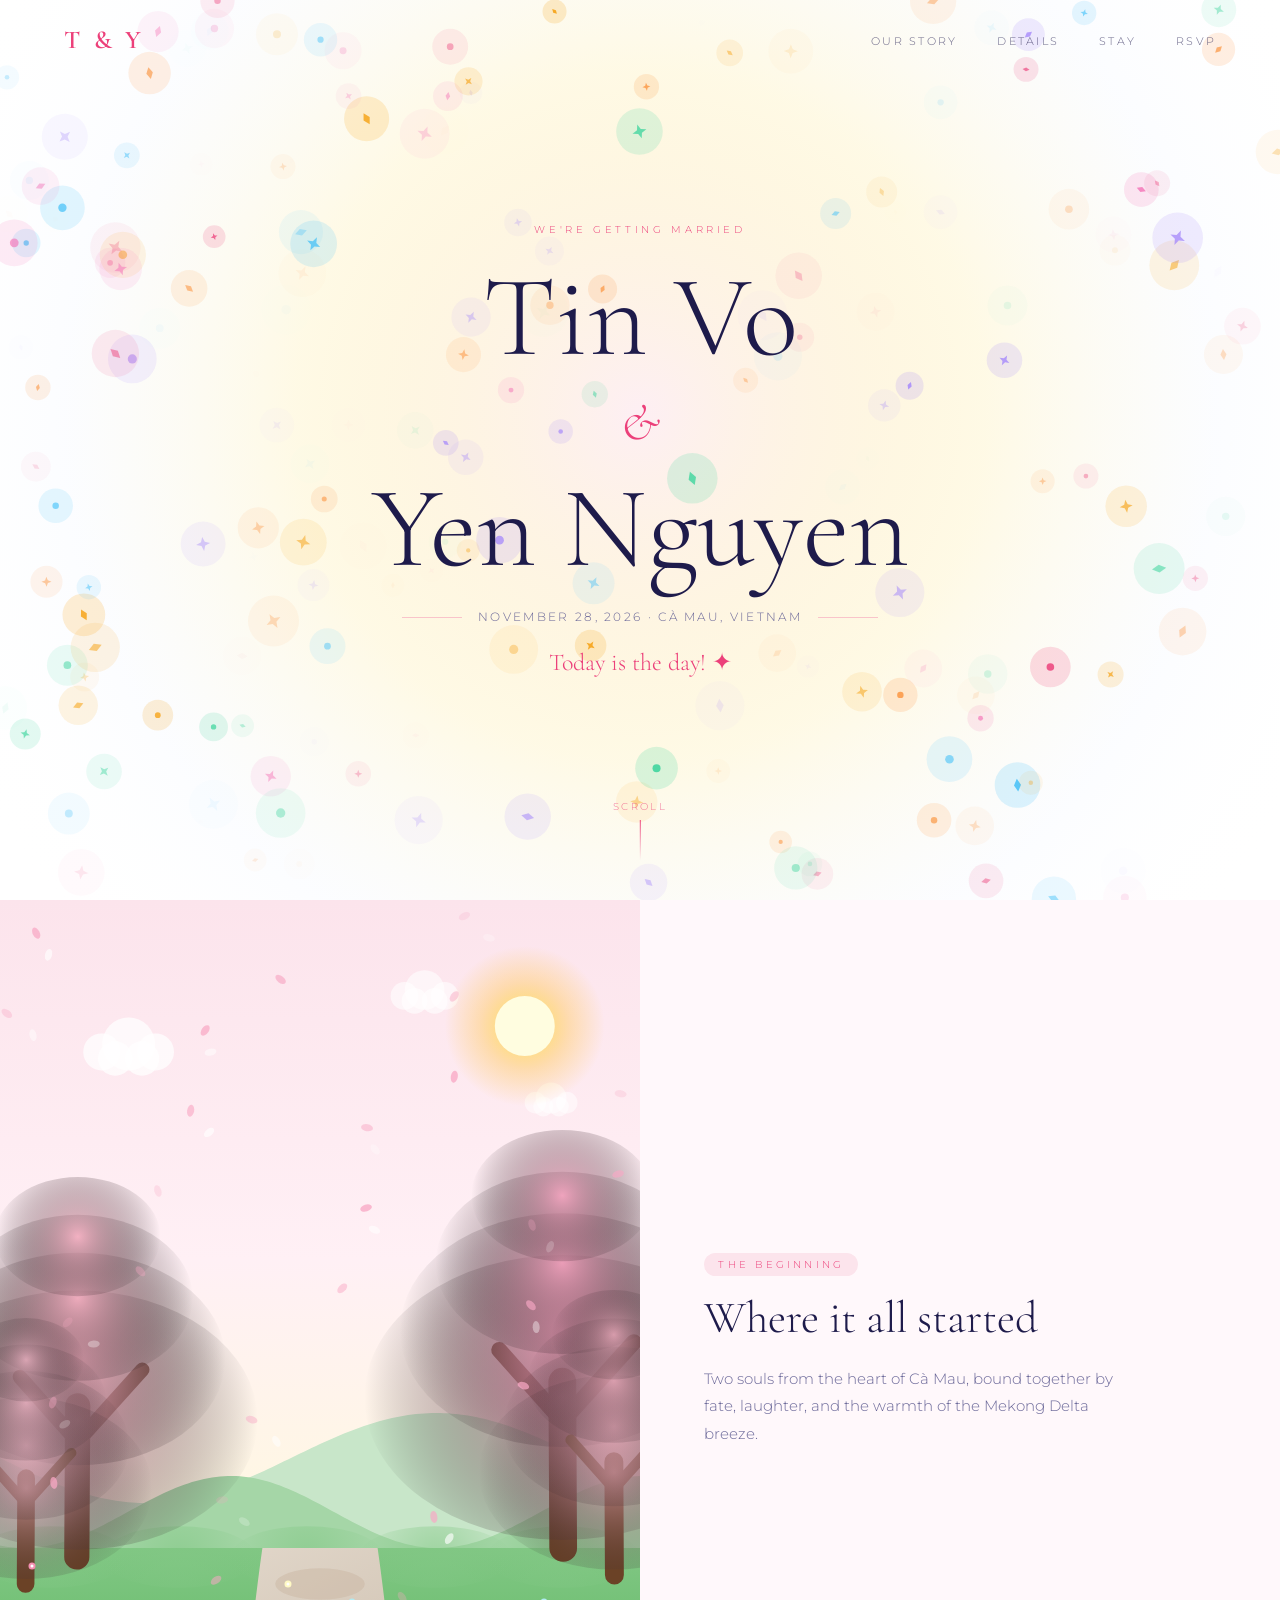
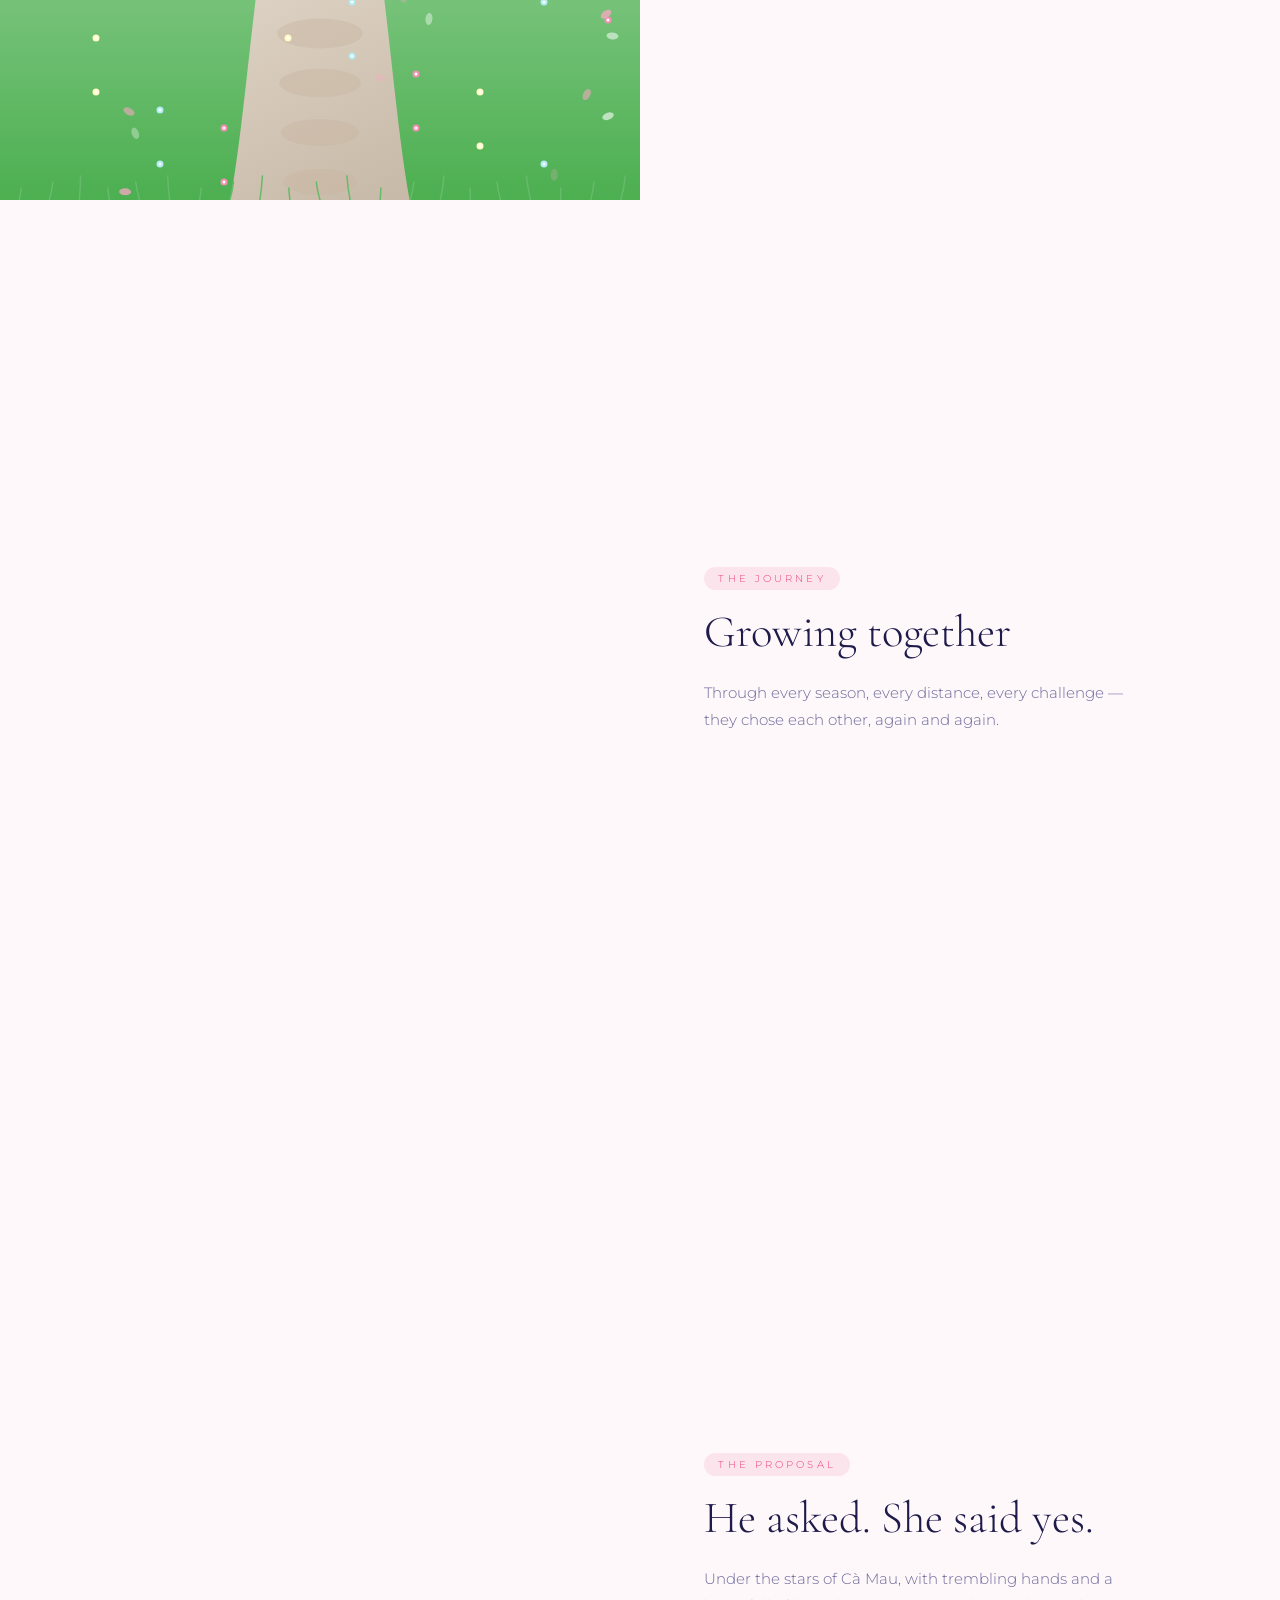
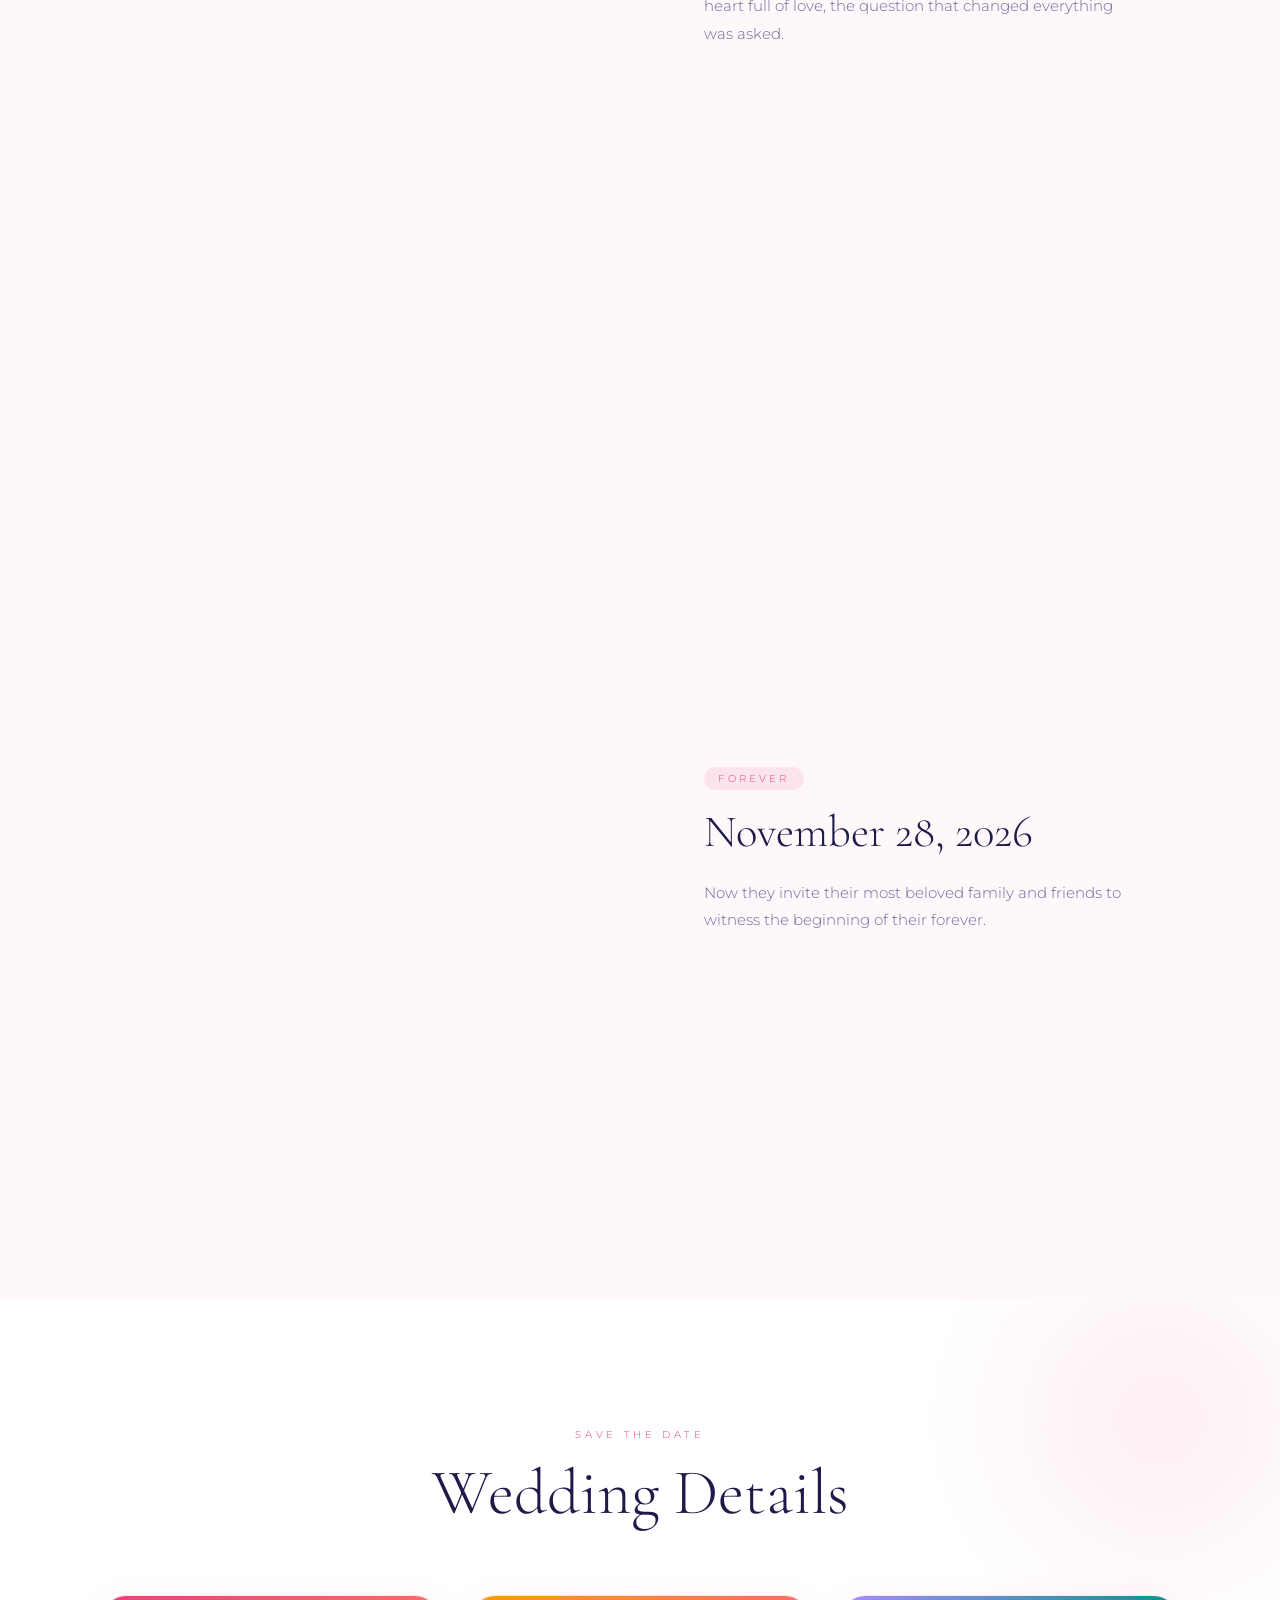
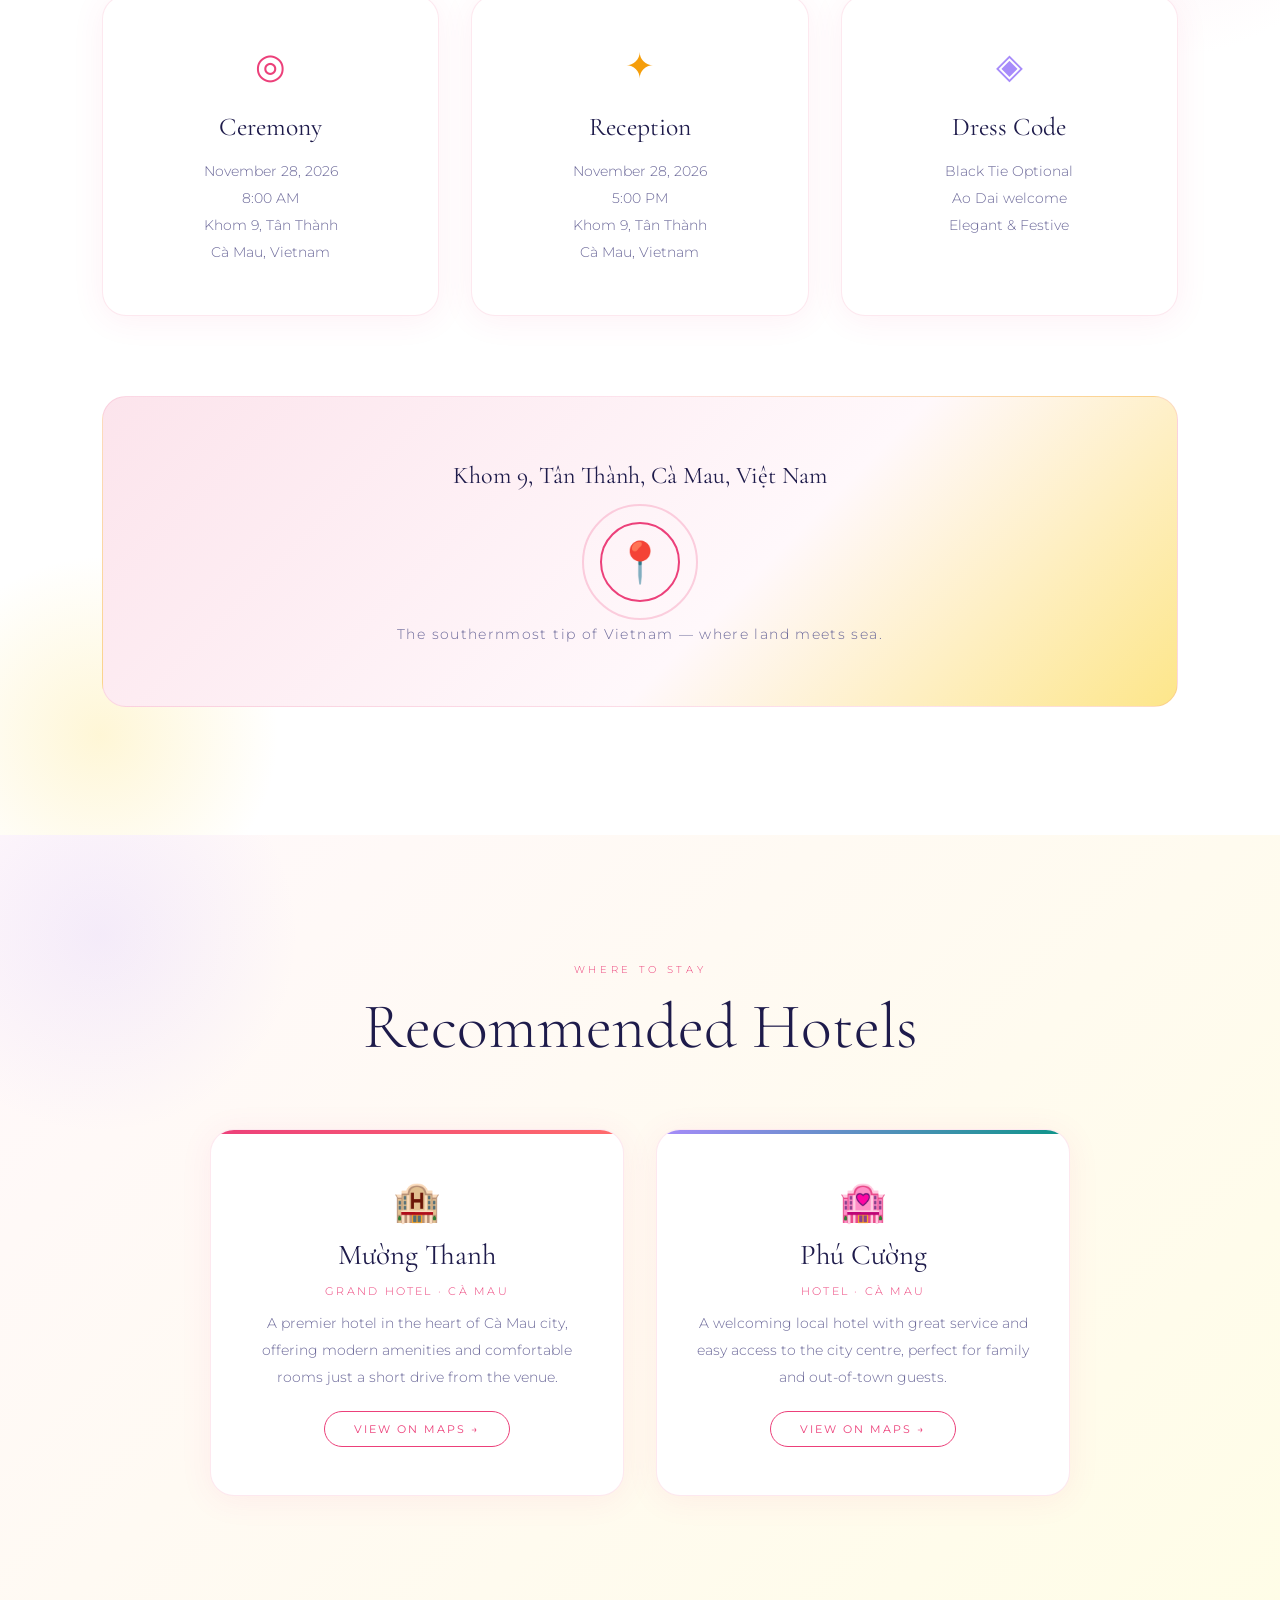
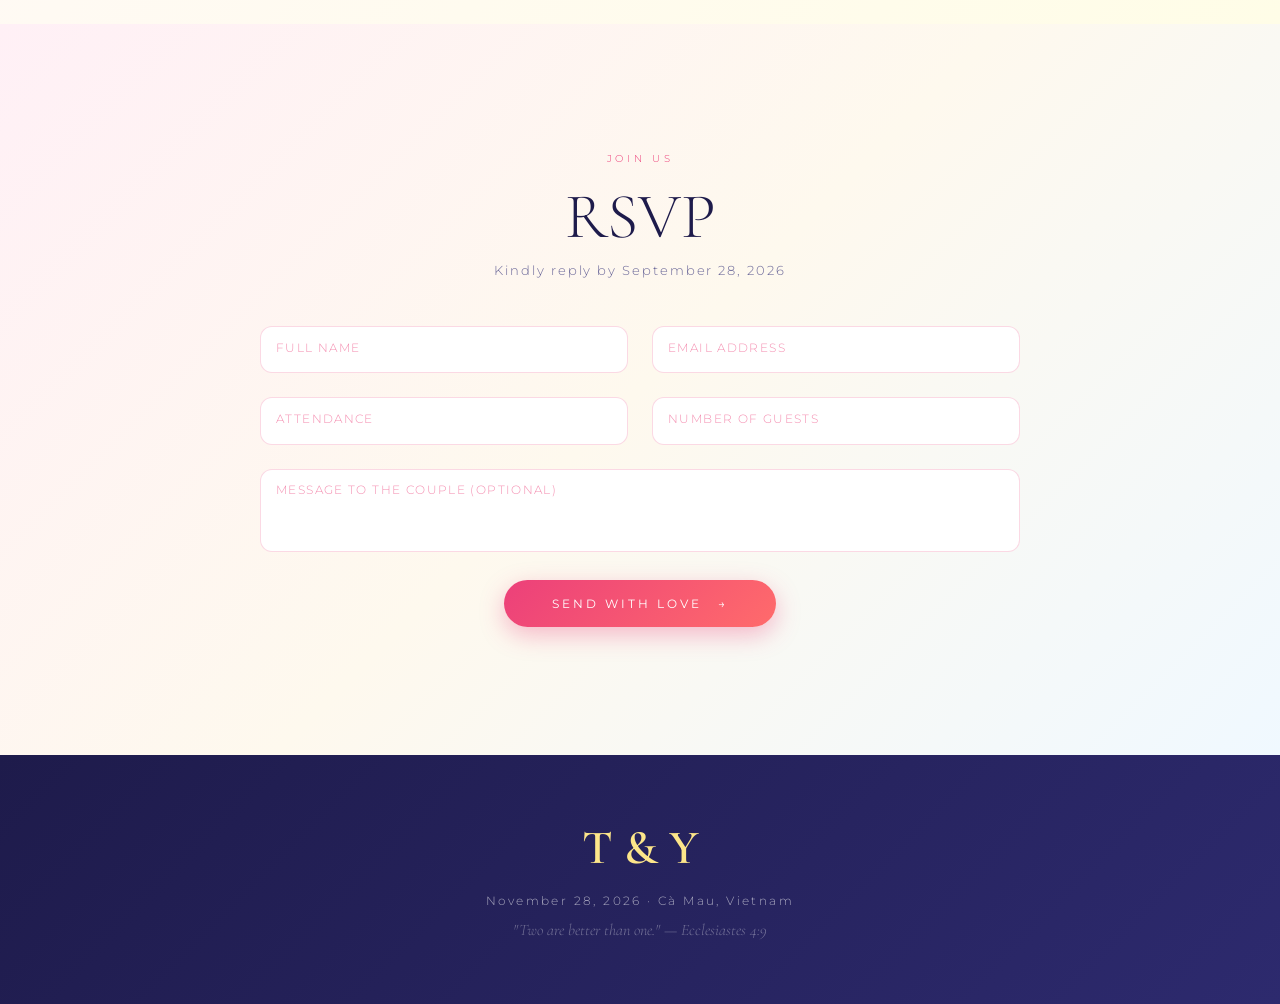
==== wedding/index.html @ b09f6855 "adding web" ====
<!DOCTYPE html>
<html lang="en">
<head>
  <meta charset="UTF-8" />
  <meta name="viewport" content="width=device-width, initial-scale=1.0" />
  <title>Tin Vo & Yen Nguyen — November 28, 2026</title>
  <link rel="preconnect" href="https://fonts.googleapis.com" />
  <link rel="preconnect" href="https://fonts.gstatic.com" crossorigin />
  <link href="https://fonts.googleapis.com/css2?family=Cormorant+Garamond:ital,wght@0,300;0,400;0,600;1,300;1,400&family=Montserrat:wght@200;300;400&display=swap" rel="stylesheet" />
  <link rel="stylesheet" href="style.css" />
</head>
<body>

  <!-- NAV -->
  <nav id="nav">
    <div class="nav-logo">T &amp; Y</div>
    <ul class="nav-links">
      <li><a href="#story">Our Story</a></li>
      <li><a href="#details">Details</a></li>
      <li><a href="#stay">Stay</a></li>
      <li><a href="#rsvp">RSVP</a></li>
    </ul>
  </nav>

  <!-- HERO -->
  <section id="hero">
    <canvas id="hero-canvas"></canvas>
    <div class="hero-content">
      <p class="hero-eyebrow">We're getting married</p>
      <h1 class="hero-names">
        <span class="name-tin">Tin Vo</span>
        <span class="hero-amp">&amp;</span>
        <span class="name-yen">Yen Nguyen</span>
      </h1>
      <div class="hero-date-wrap">
        <span class="hero-line"></span>
        <p class="hero-date">November 28, 2026 · Cà Mau, Vietnam</p>
        <span class="hero-line"></span>
      </div>
      <div class="countdown" id="countdown">
        <div class="cd-block"><span id="cd-days">000</span><label>Days</label></div>
        <div class="cd-dot">·</div>
        <div class="cd-block"><span id="cd-hours">00</span><label>Hours</label></div>
        <div class="cd-dot">·</div>
        <div class="cd-block"><span id="cd-mins">00</span><label>Minutes</label></div>
        <div class="cd-dot">·</div>
        <div class="cd-block"><span id="cd-secs">00</span><label>Seconds</label></div>
      </div>
    </div>
    <div class="scroll-hint">
      <span>Scroll</span>
      <div class="scroll-arrow"></div>
    </div>
  </section>

  <!-- SCROLLYTELLING STORY -->
  <section id="story" class="scrolly-section">
    <div class="scrolly-sticky">
      <div class="scrolly-visual" id="scrolly-visual">
        <div class="scrolly-frame active" data-frame="0">
          <canvas class="anime-canvas" id="anime-0"></canvas>
        </div>
        <div class="scrolly-frame" data-frame="1">
          <canvas class="anime-canvas" id="anime-1"></canvas>
        </div>
        <div class="scrolly-frame" data-frame="2">
          <canvas class="anime-canvas" id="anime-2"></canvas>
        </div>
        <div class="scrolly-frame" data-frame="3">
          <canvas class="anime-canvas" id="anime-3"></canvas>
        </div>
      </div>
    </div>
    <div class="scrolly-steps">
      <div class="scrolly-step" data-step="0">
        <div class="step-card">
          <span class="step-year">The Beginning</span>
          <h2>Where it all started</h2>
          <p>Two souls from the heart of Cà Mau, bound together by fate, laughter, and the warmth of the Mekong Delta breeze.</p>
        </div>
      </div>
      <div class="scrolly-step" data-step="1">
        <div class="step-card">
          <span class="step-year">The Journey</span>
          <h2>Growing together</h2>
          <p>Through every season, every distance, every challenge — they chose each other, again and again.</p>
        </div>
      </div>
      <div class="scrolly-step" data-step="2">
        <div class="step-card">
          <span class="step-year">The Proposal</span>
          <h2>He asked. She said yes.</h2>
          <p>Under the stars of Cà Mau, with trembling hands and a heart full of love, the question that changed everything was asked.</p>
        </div>
      </div>
      <div class="scrolly-step" data-step="3">
        <div class="step-card">
          <span class="step-year">Forever</span>
          <h2>November 28, 2026</h2>
          <p>Now they invite their most beloved family and friends to witness the beginning of their forever.</p>
        </div>
      </div>
    </div>
  </section>

  <!-- DETAILS -->
  <section id="details" class="details-section">
    <div class="details-header">
      <p class="section-eyebrow">Save the Date</p>
      <h2 class="section-title">Wedding Details</h2>
    </div>
    <div class="details-grid">
      <div class="detail-card" data-reveal>
        <div class="detail-icon">◎</div>
        <h3>Ceremony</h3>
        <p>November 28, 2026</p>
        <p>8:00 AM</p>
        <p>Khom 9, Tân Thành</p>
        <p>Cà Mau, Vietnam</p>
      </div>
      <div class="detail-card" data-reveal>
        <div class="detail-icon">✦</div>
        <h3>Reception</h3>
        <p>November 28, 2026</p>
        <p>5:00 PM</p>
        <p>Khom 9, Tân Thành</p>
        <p>Cà Mau, Vietnam</p>
      </div>
      <div class="detail-card" data-reveal>
        <div class="detail-icon">◈</div>
        <h3>Dress Code</h3>
        <p>Black Tie Optional</p>
        <p>Ao Dai welcome</p>
        <p>Elegant &amp; Festive</p>
      </div>
    </div>
    <div class="map-container" data-reveal>
      <div class="map-label">Khom 9, Tân Thành, Cà Mau, Việt Nam</div>
      <div class="map-pin-wrapper">
        <div class="map-ripple"></div>
        <div class="map-pin">📍</div>
      </div>
      <p class="map-caption">The southernmost tip of Vietnam — where land meets sea.</p>
    </div>
  </section>

  <!-- ACCOMMODATIONS -->
  <section id="stay" class="stay-section">
    <div class="stay-header">
      <p class="section-eyebrow">Where to Stay</p>
      <h2 class="section-title">Recommended Hotels</h2>
    </div>
    <div class="stay-grid">
      <div class="stay-card" data-reveal>
        <div class="stay-icon">🏨</div>
        <h3>Mường Thanh</h3>
        <p class="stay-tagline">Grand Hotel · Cà Mau</p>
        <p class="stay-desc">A premier hotel in the heart of Cà Mau city, offering modern amenities and comfortable rooms just a short drive from the venue.</p>
        <a class="stay-btn" href="https://share.google/hdz6XP54r6I6NpYth" target="_blank" rel="noopener">View on Maps →</a>
      </div>
      <div class="stay-card" data-reveal>
        <div class="stay-icon">🏩</div>
        <h3>Phú Cường</h3>
        <p class="stay-tagline">Hotel · Cà Mau</p>
        <p class="stay-desc">A welcoming local hotel with great service and easy access to the city centre, perfect for family and out-of-town guests.</p>
        <a class="stay-btn" href="https://share.google/fudF6NAGr2ISjwDPk" target="_blank" rel="noopener">View on Maps →</a>
      </div>
    </div>
  </section>

  <!-- RSVP -->
  <section id="rsvp" class="rsvp-section">
    <div class="rsvp-bg-canvas">
      <canvas id="rsvp-canvas"></canvas>
    </div>
    <div class="rsvp-content">
      <p class="section-eyebrow">Join Us</p>
      <h2 class="section-title">RSVP</h2>
      <p class="rsvp-subtitle">Kindly reply by September 28, 2026</p>
      <form class="rsvp-form" id="rsvp-form">
        <div class="form-row">
          <div class="form-group">
            <input type="text" id="name" placeholder=" " required />
            <label for="name">Full Name</label>
          </div>
          <div class="form-group">
            <input type="email" id="email" placeholder=" " required />
            <label for="email">Email Address</label>
          </div>
        </div>
        <div class="form-row">
          <div class="form-group">
            <select id="attending" required>
              <option value="" disabled selected></option>
              <option value="yes">Joyfully Accepts</option>
              <option value="no">Regretfully Declines</option>
            </select>
            <label for="attending">Attendance</label>
          </div>
          <div class="form-group">
            <input type="number" id="guests" placeholder=" " min="1" max="5" />
            <label for="guests">Number of Guests</label>
          </div>
        </div>
        <div class="form-group full-width">
          <textarea id="message" placeholder=" " rows="3"></textarea>
          <label for="message">Message to the Couple (optional)</label>
        </div>
        <button type="submit" class="rsvp-btn">
          <span class="btn-text">Send with Love</span>
          <span class="btn-icon">→</span>
        </button>
      </form>
      <div class="rsvp-success" id="rsvp-success">
        <p>✦ Thank you! We can't wait to celebrate with you. ✦</p>
      </div>
    </div>
  </section>

  <!-- FOOTER -->
  <footer>
    <div class="footer-monogram">T &amp; Y</div>
    <p class="footer-date">November 28, 2026 · Cà Mau, Vietnam</p>
    <p class="footer-quote">"Two are better than one." — Ecclesiastes 4:9</p>
  </footer>

  <script src="script.js"></script>
</body>
</html>
---- wedding/style.css ----
/* ── Reset & Base ── */
*, *::before, *::after { box-sizing: border-box; margin: 0; padding: 0; }

:root {
  --white:    #ffffff;
  --soft:     #fff8fb;
  --petal:    #fce4ec;
  --pink:     #ec407a;
  --rose:     #f48fb1;
  --coral:    #ff6b6b;
  --gold:     #f59e0b;
  --gold-lt:  #fde68a;
  --teal:     #0d9488;
  --sky:      #38bdf8;
  --lavender: #a78bfa;
  --navy:     #1e1b4b;
  --ink:      #3b3663;
  --mid:      #6b6899;
  --ff-serif: 'Cormorant Garamond', Georgia, serif;
  --ff-sans:  'Montserrat', sans-serif;
}

html { scroll-behavior: smooth; font-size: 16px; }
body {
  background: var(--white);
  color: var(--navy);
  font-family: var(--ff-sans);
  font-weight: 300;
  overflow-x: hidden;
}
::-webkit-scrollbar { width: 4px; }
::-webkit-scrollbar-track { background: var(--petal); }
::-webkit-scrollbar-thumb { background: var(--pink); border-radius: 2px; }

/* ─────────────── NAV ─────────────── */
#nav {
  position: fixed;
  top: 0; left: 0; right: 0;
  z-index: 100;
  display: flex;
  align-items: center;
  justify-content: space-between;
  padding: 1.5rem 4rem;
  transition: background .4s, padding .4s, box-shadow .4s;
}
#nav.scrolled {
  background: rgba(255,255,255,.94);
  backdrop-filter: blur(20px);
  padding: 1rem 4rem;
  box-shadow: 0 2px 24px rgba(236,64,122,.1);
}
.nav-logo {
  font-family: var(--ff-serif);
  font-size: 1.6rem; font-weight: 600;
  color: var(--pink); letter-spacing: .15em;
}
.nav-links { list-style: none; display: flex; gap: 2.5rem; }
.nav-links a {
  text-decoration: none;
  color: var(--ink);
  font-size: .7rem; letter-spacing: .2em; text-transform: uppercase;
  opacity: .75; transition: opacity .3s, color .3s;
}
.nav-links a:hover { opacity: 1; color: var(--pink); }

/* ─────────────── HERO ─────────────── */
#hero {
  position: relative;
  height: 100vh; min-height: 700px;
  display: flex; align-items: center; justify-content: center;
  overflow: hidden;
}
#hero-canvas {
  position: absolute; inset: 0;
  width: 100%; height: 100%; z-index: 0;
}
.hero-content {
  position: relative; z-index: 2;
  text-align: center;
  display: flex; flex-direction: column; align-items: center; gap: 1.5rem;
}
.hero-eyebrow {
  font-size: .65rem; letter-spacing: .35em; text-transform: uppercase;
  color: var(--pink);
  opacity: 0; animation: fadeUp 1s .3s forwards;
}
.hero-names {
  font-family: var(--ff-serif); font-weight: 300;
  font-size: clamp(3.5rem, 9vw, 8rem); line-height: 1;
  display: flex; flex-direction: column; align-items: center; gap: .1em;
  color: var(--navy);
  opacity: 0; animation: fadeUp 1s .6s forwards;
}
.name-tin, .name-yen { display: block; }
.hero-amp { font-size: .45em; color: var(--pink); font-style: italic; line-height: 1.4; }
.hero-date-wrap {
  display: flex; align-items: center; gap: 1rem;
  opacity: 0; animation: fadeUp 1s .9s forwards;
}
.hero-line { display: block; width: 60px; height: 1px; background: var(--rose); opacity: .5; }
.hero-date { font-size: .72rem; letter-spacing: .2em; text-transform: uppercase; color: var(--mid); }
.countdown {
  display: flex; align-items: center; gap: 1.2rem;
  opacity: 0; animation: fadeUp 1s 1.2s forwards;
}
.cd-block { display: flex; flex-direction: column; align-items: center; }
.cd-block span {
  font-family: var(--ff-serif); font-size: clamp(2rem,4vw,3.2rem); font-weight: 300;
  color: var(--navy); min-width: 3ch; text-align: center;
}
.cd-block label {
  font-size: .55rem; letter-spacing: .2em; text-transform: uppercase;
  color: var(--pink); margin-top: .3rem;
}
.cd-dot { font-size: 2rem; color: var(--rose); opacity: .5; line-height: 1; padding-bottom: 1.2rem; }
.scroll-hint {
  position: absolute; bottom: 2.5rem; left: 50%; transform: translateX(-50%);
  z-index: 2; display: flex; flex-direction: column; align-items: center; gap: .5rem;
  opacity: 0; animation: fadeIn 1s 2s forwards;
}
.scroll-hint span { font-size: .6rem; letter-spacing: .25em; text-transform: uppercase; color: var(--pink); opacity: .7; }
.scroll-arrow {
  width: 1px; height: 40px;
  background: linear-gradient(to bottom, var(--pink), transparent);
  animation: scrollPulse 2s ease-in-out infinite;
}

/* ─────────────── SCROLLYTELLING ───────────────
   KEY: flex + align-items:flex-start lets sticky work.
   The steps column (right) is 4×100vh tall.
   The sticky column (left) pins at top:0 within that height.
────────────────────────────────────────────── */
.scrolly-section {
  display: flex;
  align-items: flex-start;   /* ← critical for sticky to work in flex */
  background: var(--soft);
}
.scrolly-sticky {
  position: sticky;
  top: 0;
  width: 50%;
  height: 100vh;
  flex-shrink: 0;
  overflow: hidden;
}
.scrolly-visual {
  position: relative;
  width: 100%; height: 100%;
}
.scrolly-frame {
  position: absolute; inset: 0;
  opacity: 0;
  transition: opacity .7s cubic-bezier(.4,0,.2,1);
}
.scrolly-frame.active { opacity: 1; }
.anime-canvas { display: block; width: 100%; height: 100%; }

.scrolly-steps {
  width: 50%;
  display: flex; flex-direction: column;
  padding: 0 5vw;
}
.scrolly-step {
  height: 100vh;
  display: flex; align-items: center;
  padding: 4rem 0;
}
.step-card { max-width: 420px; }
.step-year {
  display: inline-block;
  font-size: .65rem; letter-spacing: .3em; text-transform: uppercase;
  color: var(--pink); margin-bottom: 1rem;
  background: var(--petal); padding: .3rem .9rem; border-radius: 2rem;
}
.step-card h2 {
  font-family: var(--ff-serif); font-size: clamp(2rem,3.5vw,3rem); font-weight: 300;
  line-height: 1.2; margin-bottom: 1.2rem; color: var(--navy);
}
.step-card p { font-size: .95rem; line-height: 1.8; color: var(--mid); }

/* ─────────────── DETAILS ─────────────── */
.details-section {
  padding: 8rem 8vw;
  background: var(--white);
  position: relative; overflow: hidden;
}
.details-section::before {
  content: ''; position: absolute; top: -120px; right: -120px;
  width: 480px; height: 480px;
  background: radial-gradient(circle, rgba(252,228,236,.6) 0%, transparent 70%);
  border-radius: 50%; pointer-events: none;
}
.details-section::after {
  content: ''; position: absolute; bottom: -80px; left: -80px;
  width: 360px; height: 360px;
  background: radial-gradient(circle, rgba(253,230,138,.35) 0%, transparent 70%);
  border-radius: 50%; pointer-events: none;
}
.section-eyebrow {
  font-size: .65rem; letter-spacing: .35em; text-transform: uppercase;
  color: var(--pink); margin-bottom: .8rem;
}
.section-title {
  font-family: var(--ff-serif); font-size: clamp(2.5rem,5vw,4.5rem); font-weight: 300;
  color: var(--navy); margin-bottom: 4rem;
}
.details-header { text-align: center; }
.details-grid {
  display: grid; grid-template-columns: repeat(3,1fr);
  gap: 2rem; margin-bottom: 5rem; position: relative; z-index: 1;
}
.detail-card {
  text-align: center; padding: 3rem 2rem;
  border-radius: 1.5rem; background: var(--white);
  box-shadow: 0 4px 32px rgba(236,64,122,.08);
  border: 1.5px solid rgba(236,64,122,.12);
  position: relative; overflow: hidden;
  transition: transform .4s, box-shadow .4s;
  /* always visible — no opacity trick */
}
.detail-card::before {
  content: ''; position: absolute;
  top: 0; left: 0; right: 0; height: 4px;
  border-radius: 1.5rem 1.5rem 0 0;
}
.detail-card:nth-child(1)::before { background: linear-gradient(90deg, var(--pink), var(--coral)); }
.detail-card:nth-child(2)::before { background: linear-gradient(90deg, var(--gold), var(--coral)); }
.detail-card:nth-child(3)::before { background: linear-gradient(90deg, var(--lavender), var(--teal)); }
.detail-card:hover { transform: translateY(-8px); box-shadow: 0 16px 48px rgba(236,64,122,.16); }
.detail-icon { font-size: 2.2rem; margin-bottom: 1.5rem; display: block; }
.detail-card:nth-child(1) .detail-icon { color: var(--pink); }
.detail-card:nth-child(2) .detail-icon { color: var(--gold); }
.detail-card:nth-child(3) .detail-icon { color: var(--lavender); }
.detail-card h3 {
  font-family: var(--ff-serif); font-size: 1.6rem; font-weight: 400;
  margin-bottom: 1rem; color: var(--navy);
}
.detail-card p { font-size: .85rem; line-height: 2; color: var(--mid); }

.map-container {
  text-align: center; padding: 4rem 2rem; border-radius: 1.5rem;
  background: linear-gradient(135deg, var(--petal) 0%, #fff8fb 60%, var(--gold-lt) 100%);
  border: 1.5px solid rgba(236,64,122,.12);
  position: relative; z-index: 1; overflow: hidden;
}
.map-label { font-family: var(--ff-serif); font-size: 1.5rem; color: var(--navy); margin-bottom: 2rem; font-weight: 400; }
.map-pin-wrapper {
  position: relative; display: inline-flex; align-items: center; justify-content: center;
  width: 80px; height: 80px; margin-bottom: 1.5rem;
}
.map-ripple {
  position: absolute; width: 80px; height: 80px;
  border: 2px solid var(--pink); border-radius: 50%;
  animation: ripple 2s ease-out infinite;
}
.map-ripple::after {
  content: ''; position: absolute; inset: -20px;
  border: 2px solid var(--rose); border-radius: 50%; opacity: .4;
  animation: ripple 2s ease-out .5s infinite;
}
.map-pin { font-size: 2.5rem; position: relative; z-index: 1; }
.map-caption { font-size: .85rem; letter-spacing: .1em; color: var(--mid); }

/* ─────────────── STAY ─────────────── */
.stay-section {
  padding: 8rem 8vw;
  background: linear-gradient(135deg, #fff8fb 0%, #fffde7 100%);
  position: relative; overflow: hidden;
}
.stay-section::before {
  content: ''; position: absolute; top: -100px; left: -100px;
  width: 400px; height: 400px;
  background: radial-gradient(circle, rgba(167,139,250,.12) 0%, transparent 70%);
  border-radius: 50%; pointer-events: none;
}
.stay-header { text-align: center; }
.stay-grid {
  display: grid; grid-template-columns: repeat(2, 1fr);
  gap: 2rem; max-width: 860px; margin: 0 auto;
  position: relative; z-index: 1;
}
.stay-card {
  text-align: center; padding: 3rem 2.5rem;
  border-radius: 1.5rem; background: var(--white);
  box-shadow: 0 4px 32px rgba(236,64,122,.08);
  border: 1.5px solid rgba(236,64,122,.12);
  position: relative; overflow: hidden;
  transition: transform .4s, box-shadow .4s;
  display: flex; flex-direction: column; align-items: center; gap: .75rem;
}
.stay-card::before {
  content: ''; position: absolute;
  top: 0; left: 0; right: 0; height: 4px;
  border-radius: 1.5rem 1.5rem 0 0;
}
.stay-card:nth-child(1)::before { background: linear-gradient(90deg, var(--pink), var(--coral)); }
.stay-card:nth-child(2)::before { background: linear-gradient(90deg, var(--lavender), var(--teal)); }
.stay-card:hover { transform: translateY(-8px); box-shadow: 0 16px 48px rgba(236,64,122,.16); }
.stay-icon { font-size: 2.4rem; }
.stay-card h3 {
  font-family: var(--ff-serif); font-size: 1.8rem; font-weight: 400;
  color: var(--navy);
}
.stay-tagline {
  font-size: .7rem; letter-spacing: .2em; text-transform: uppercase;
  color: var(--pink);
}
.stay-desc { font-size: .88rem; line-height: 1.9; color: var(--mid); }
.stay-btn {
  display: inline-block; margin-top: .5rem;
  padding: .65rem 1.8rem;
  border-radius: 3rem;
  border: 1.5px solid var(--pink);
  color: var(--pink);
  font-family: var(--ff-sans); font-size: .7rem;
  font-weight: 400; letter-spacing: .18em; text-transform: uppercase;
  text-decoration: none;
  transition: background .3s, color .3s, transform .3s;
}
.stay-btn:hover {
  background: var(--pink); color: var(--white);
  transform: translateY(-2px);
}

@media (max-width: 640px) {
  .stay-grid { grid-template-columns: 1fr; }
}

/* ─────────────── RSVP ─────────────── */
.rsvp-section {
  position: relative; padding: 8rem 8vw;
  background: linear-gradient(135deg, #fff0f6 0%, #fef9ee 50%, #f0f9ff 100%);
  overflow: hidden;
}
.rsvp-bg-canvas { position: absolute; inset: 0; pointer-events: none; }
#rsvp-canvas { position: absolute; inset: 0; width: 100%; height: 100%; opacity: .65; }
.rsvp-content { position: relative; z-index: 2; max-width: 760px; margin: 0 auto; text-align: center; }
.rsvp-content .section-title { color: var(--navy); margin-bottom: .5rem; }
.rsvp-subtitle { font-size: .8rem; letter-spacing: .15em; color: var(--mid); margin-bottom: 3rem; }
.rsvp-form { display: flex; flex-direction: column; gap: 1.5rem; text-align: left; }
.form-row { display: grid; grid-template-columns: 1fr 1fr; gap: 1.5rem; }
.form-group { position: relative; }
.form-group.full-width { grid-column: 1 / -1; }
.form-group input,
.form-group select,
.form-group textarea {
  width: 100%; background: var(--white);
  border: 1.5px solid rgba(236,64,122,.2); color: var(--navy);
  font-family: var(--ff-sans); font-size: .9rem; font-weight: 300;
  padding: 1.2rem 1rem .5rem; outline: none;
  border-radius: .75rem; transition: border-color .3s, box-shadow .3s;
  resize: none; appearance: none;
}
.form-group input:focus,
.form-group select:focus,
.form-group textarea:focus { border-color: var(--pink); box-shadow: 0 0 0 3px rgba(236,64,122,.1); }
.form-group select option { background: var(--white); color: var(--navy); }
.form-group label {
  position: absolute; top: .9rem; left: 1rem;
  font-size: .72rem; letter-spacing: .12em; text-transform: uppercase;
  color: var(--rose); pointer-events: none;
  transition: transform .3s, color .3s;
}
.form-group input:focus ~ label,
.form-group input:not(:placeholder-shown) ~ label,
.form-group textarea:focus ~ label,
.form-group textarea:not(:placeholder-shown) ~ label,
.form-group select:focus ~ label,
.form-group select:valid ~ label { transform: translateY(-.55rem) scale(.8); color: var(--pink); }
.rsvp-btn {
  align-self: center; display: flex; align-items: center; gap: 1rem;
  background: linear-gradient(135deg, var(--pink), var(--coral));
  border: none; color: var(--white);
  font-family: var(--ff-sans); font-size: .75rem; font-weight: 400;
  letter-spacing: .25em; text-transform: uppercase;
  padding: 1rem 3rem; cursor: pointer; border-radius: 3rem;
  transition: transform .3s, box-shadow .3s, filter .3s;
  box-shadow: 0 8px 24px rgba(236,64,122,.35);
}
.rsvp-btn:hover { transform: translateY(-3px); box-shadow: 0 14px 36px rgba(236,64,122,.45); filter: brightness(1.08); }
.rsvp-btn:active { transform: translateY(0); }
.rsvp-success {
  display: none; margin-top: 2rem;
  font-family: var(--ff-serif); font-size: 1.3rem; font-style: italic;
  color: var(--pink); letter-spacing: .05em;
}
.rsvp-success.show { display: block; animation: fadeUp .6s forwards; }

/* ─────────────── FOOTER ─────────────── */
footer {
  background: linear-gradient(135deg, var(--navy) 0%, #2d2a6e 100%);
  text-align: center; padding: 4rem 2rem;
}
.footer-monogram { font-family: var(--ff-serif); font-size: 3rem; font-weight: 600; color: var(--gold-lt); margin-bottom: 1rem; }
.footer-date { font-size: .75rem; letter-spacing: .2em; color: rgba(255,255,255,.6); margin-bottom: .8rem; }
.footer-quote { font-family: var(--ff-serif); font-style: italic; font-size: 1rem; color: rgba(255,255,255,.35); }

/* ─────────────── REVEAL ANIMATION ───────────────
   Cards start visible. JS adds .reveal-ready on the
   section, which triggers the entrance animation.
────────────────────────────────────────────── */
.do-reveal [data-reveal] {
  opacity: 0;
  transform: translateY(32px);
  transition: opacity .75s cubic-bezier(.4,0,.2,1), transform .75s cubic-bezier(.4,0,.2,1);
}
.do-reveal [data-reveal]:nth-child(2) { transition-delay: .12s; }
.do-reveal [data-reveal]:nth-child(3) { transition-delay: .24s; }
.do-reveal [data-reveal]:nth-child(4) { transition-delay: .36s; }
.do-reveal [data-reveal].revealed { opacity: 1; transform: translateY(0); }

/* ─────────────── ANIMATIONS ─────────────── */
@keyframes fadeUp   { from { opacity:0; transform:translateY(30px); } to { opacity:1; transform:translateY(0); } }
@keyframes fadeIn   { from { opacity:0; } to { opacity:1; } }
@keyframes scrollPulse { 0%,100% { opacity:.7; transform:scaleY(1); } 50% { opacity:.3; transform:scaleY(.6); } }
@keyframes ripple   { 0% { transform:scale(.8); opacity:1; } 100% { transform:scale(1.8); opacity:0; } }

/* ─────────────── RESPONSIVE ─────────────── */
@media (max-width: 900px) {
  #nav { padding: 1.2rem 2rem; }
  #nav.scrolled { padding: .8rem 2rem; }
  .nav-links { gap: 1.5rem; }
  /* stack scrolly vertically on mobile */
  .scrolly-section { flex-direction: column; background: var(--white); }
  .scrolly-sticky { display: none; }
  .scrolly-steps { width: 100%; }
  .scrolly-step { height: auto; min-height: 60vh; }
  .details-grid { grid-template-columns: 1fr; }
  .form-row { grid-template-columns: 1fr; }
}
@media (max-width: 600px) {
  .hero-names { font-size: clamp(2.8rem,12vw,4.5rem); }
  .countdown { gap: .8rem; }
  .cd-dot { font-size: 1.2rem; }
  #nav .nav-links { display: none; }
}
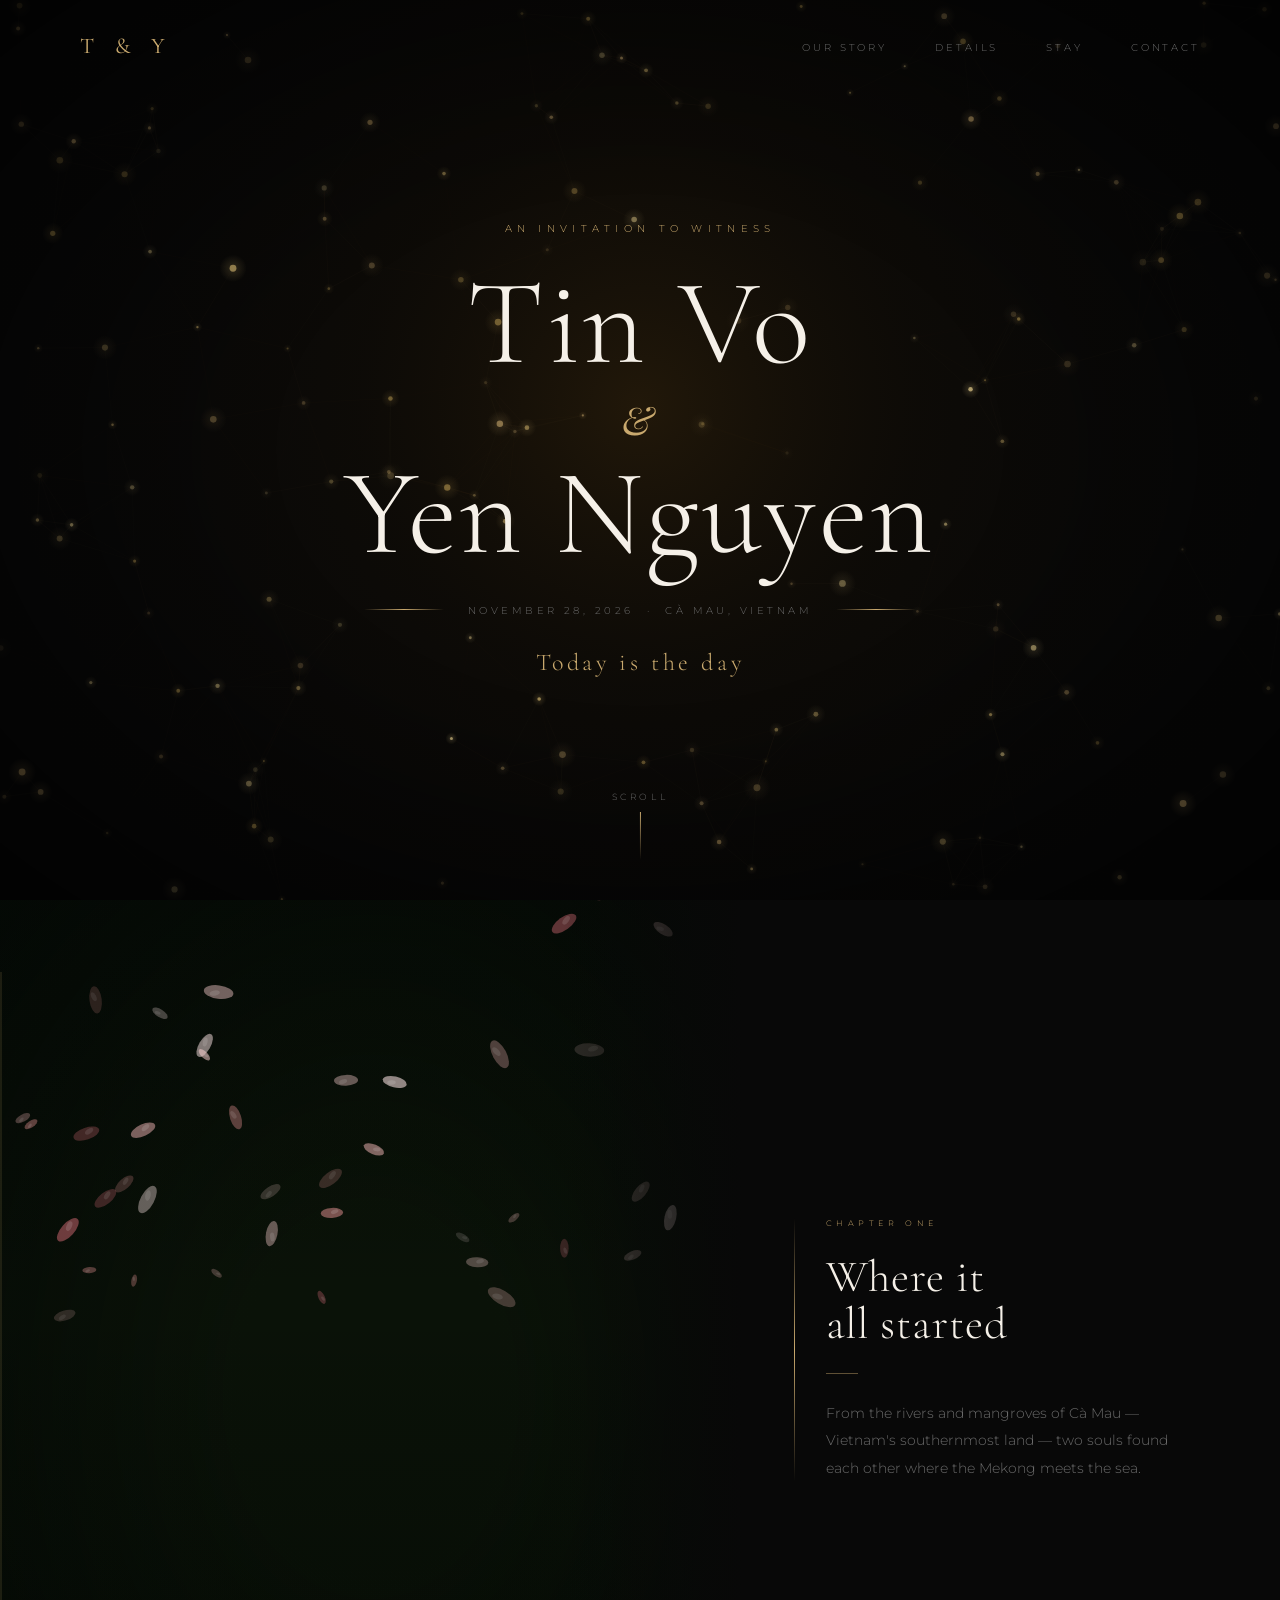
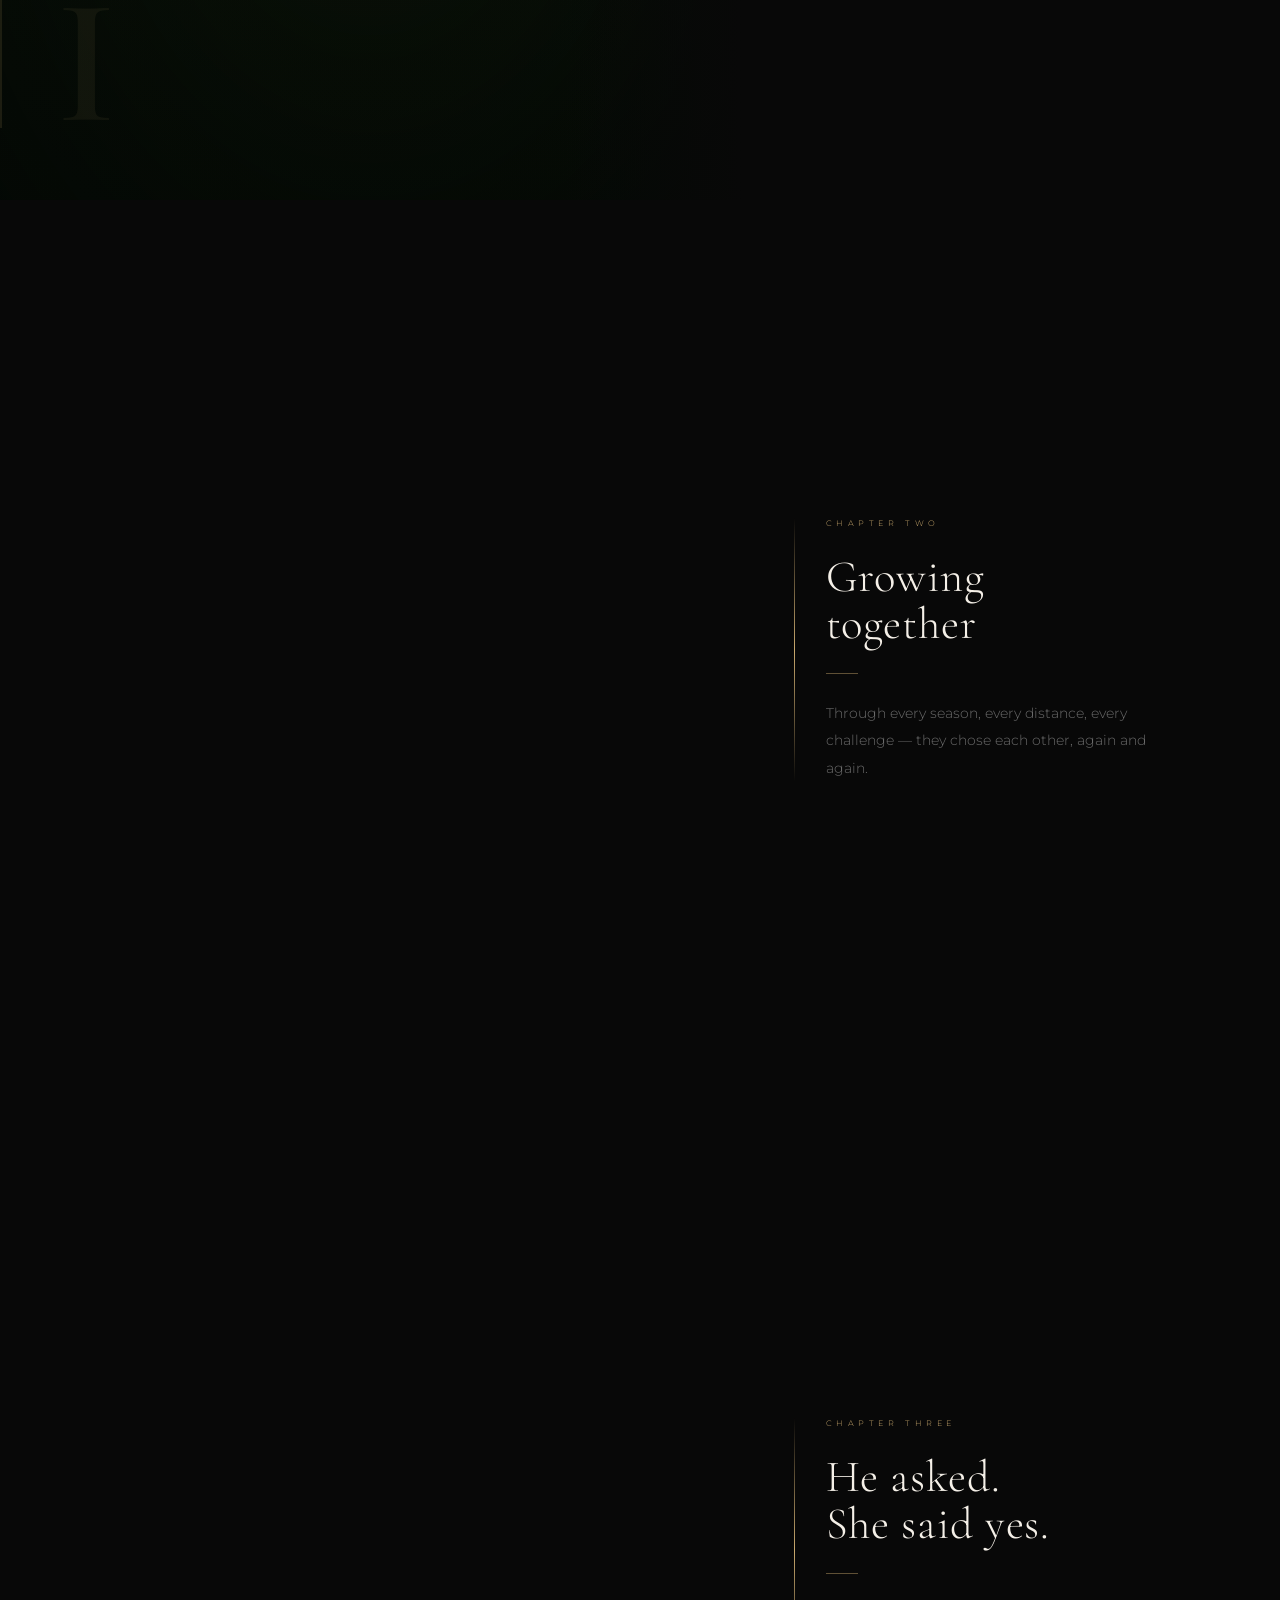
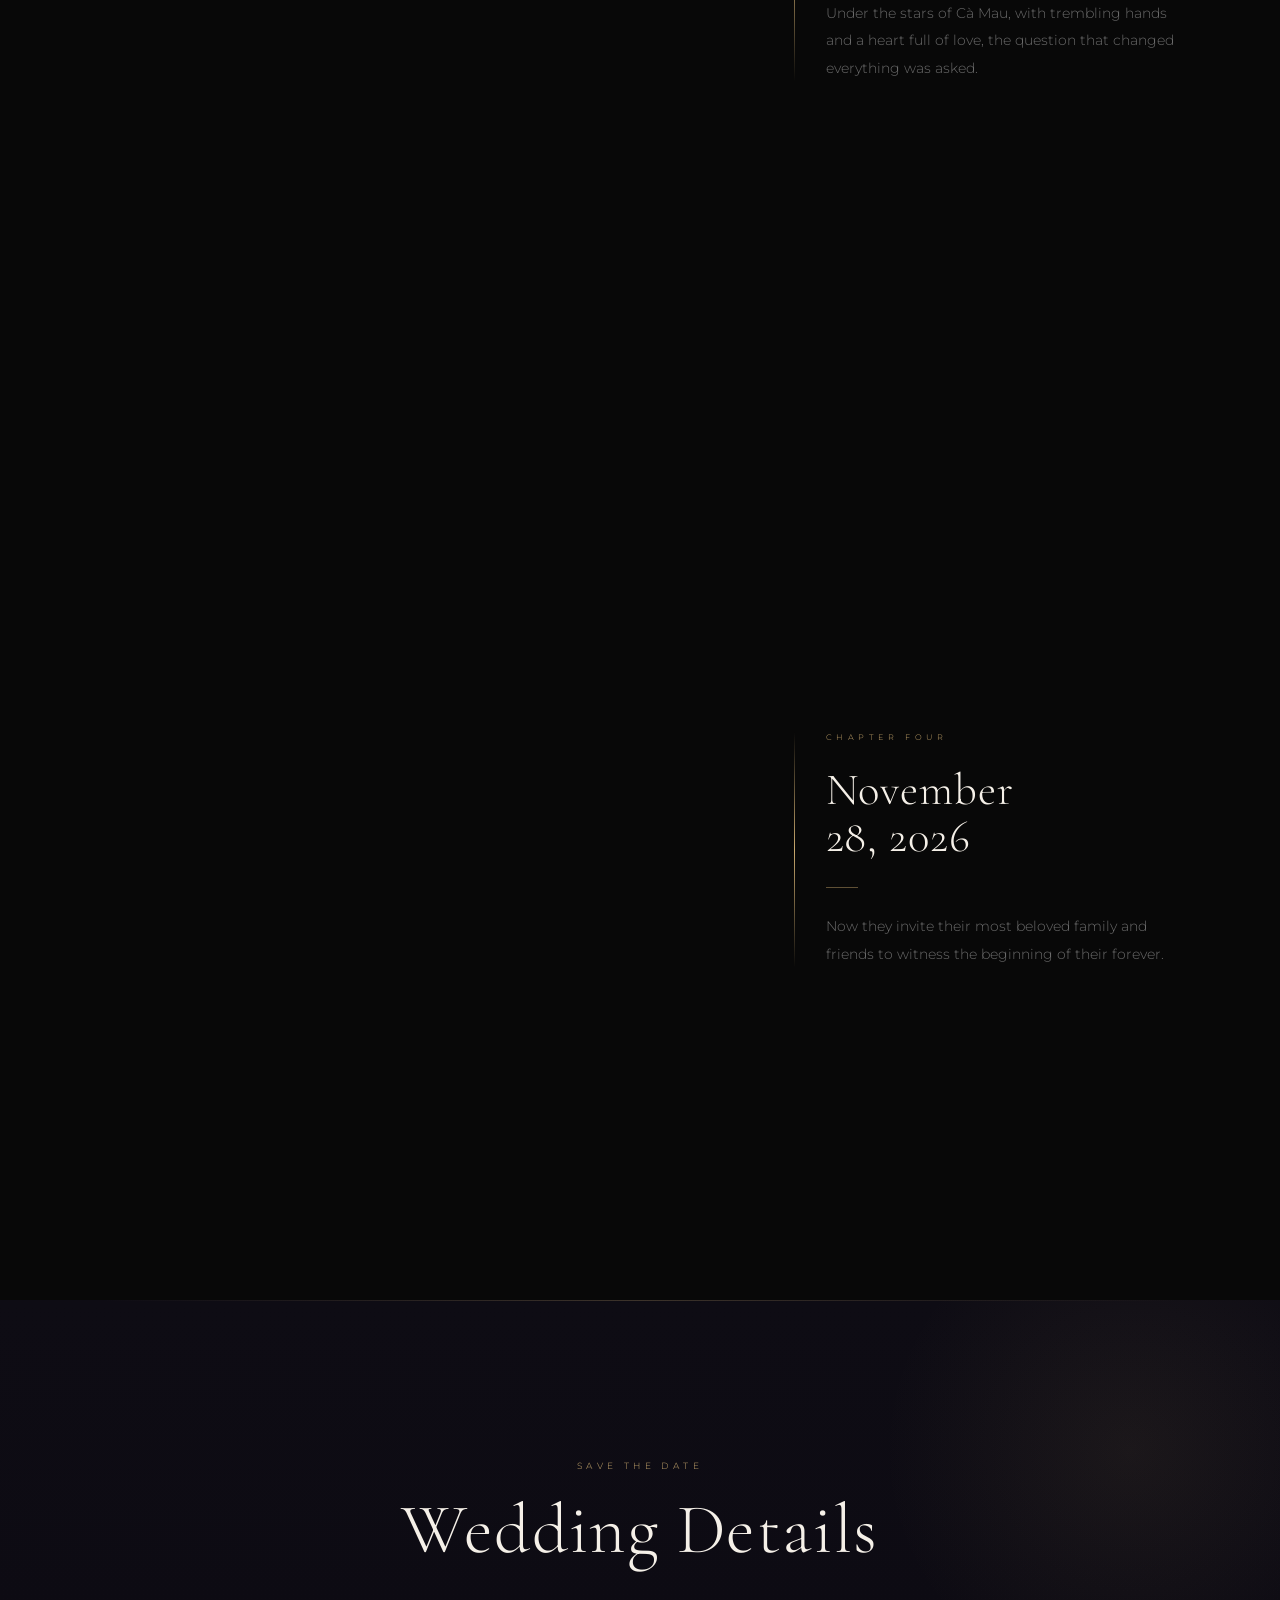
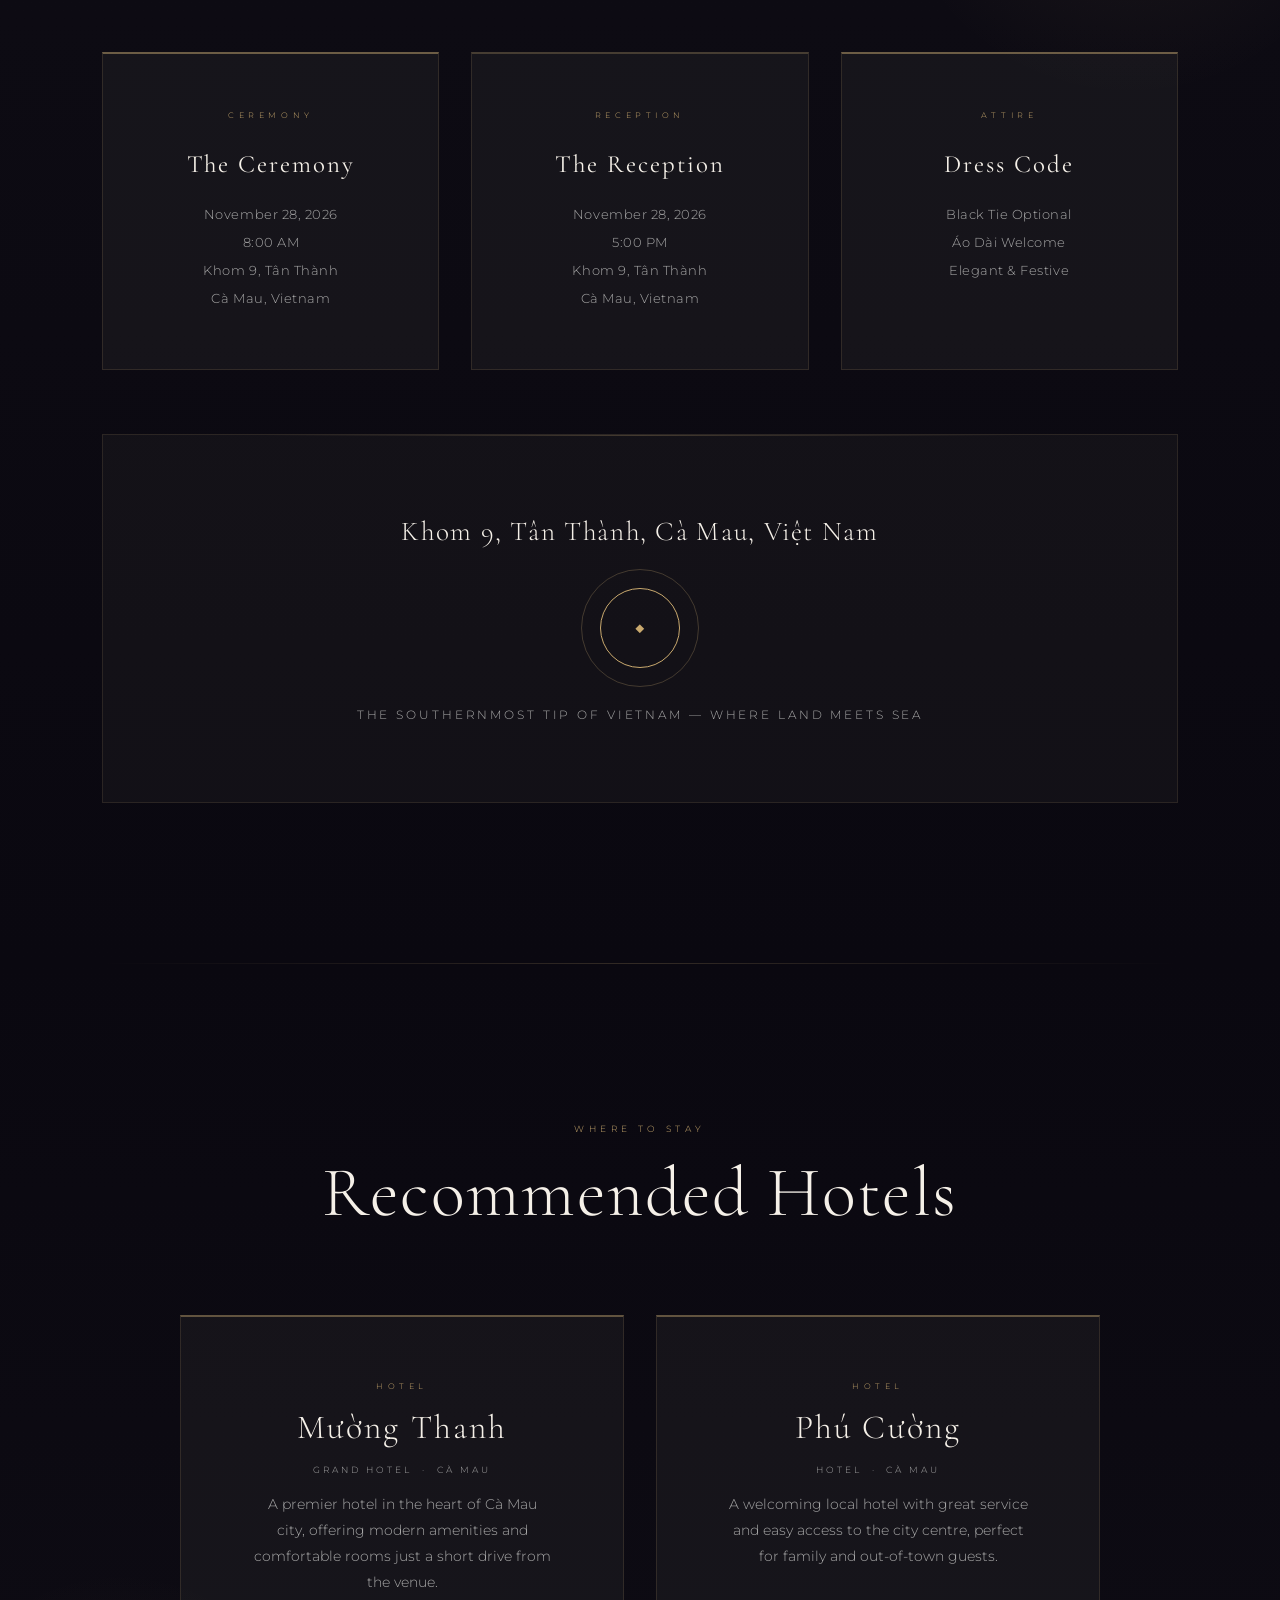
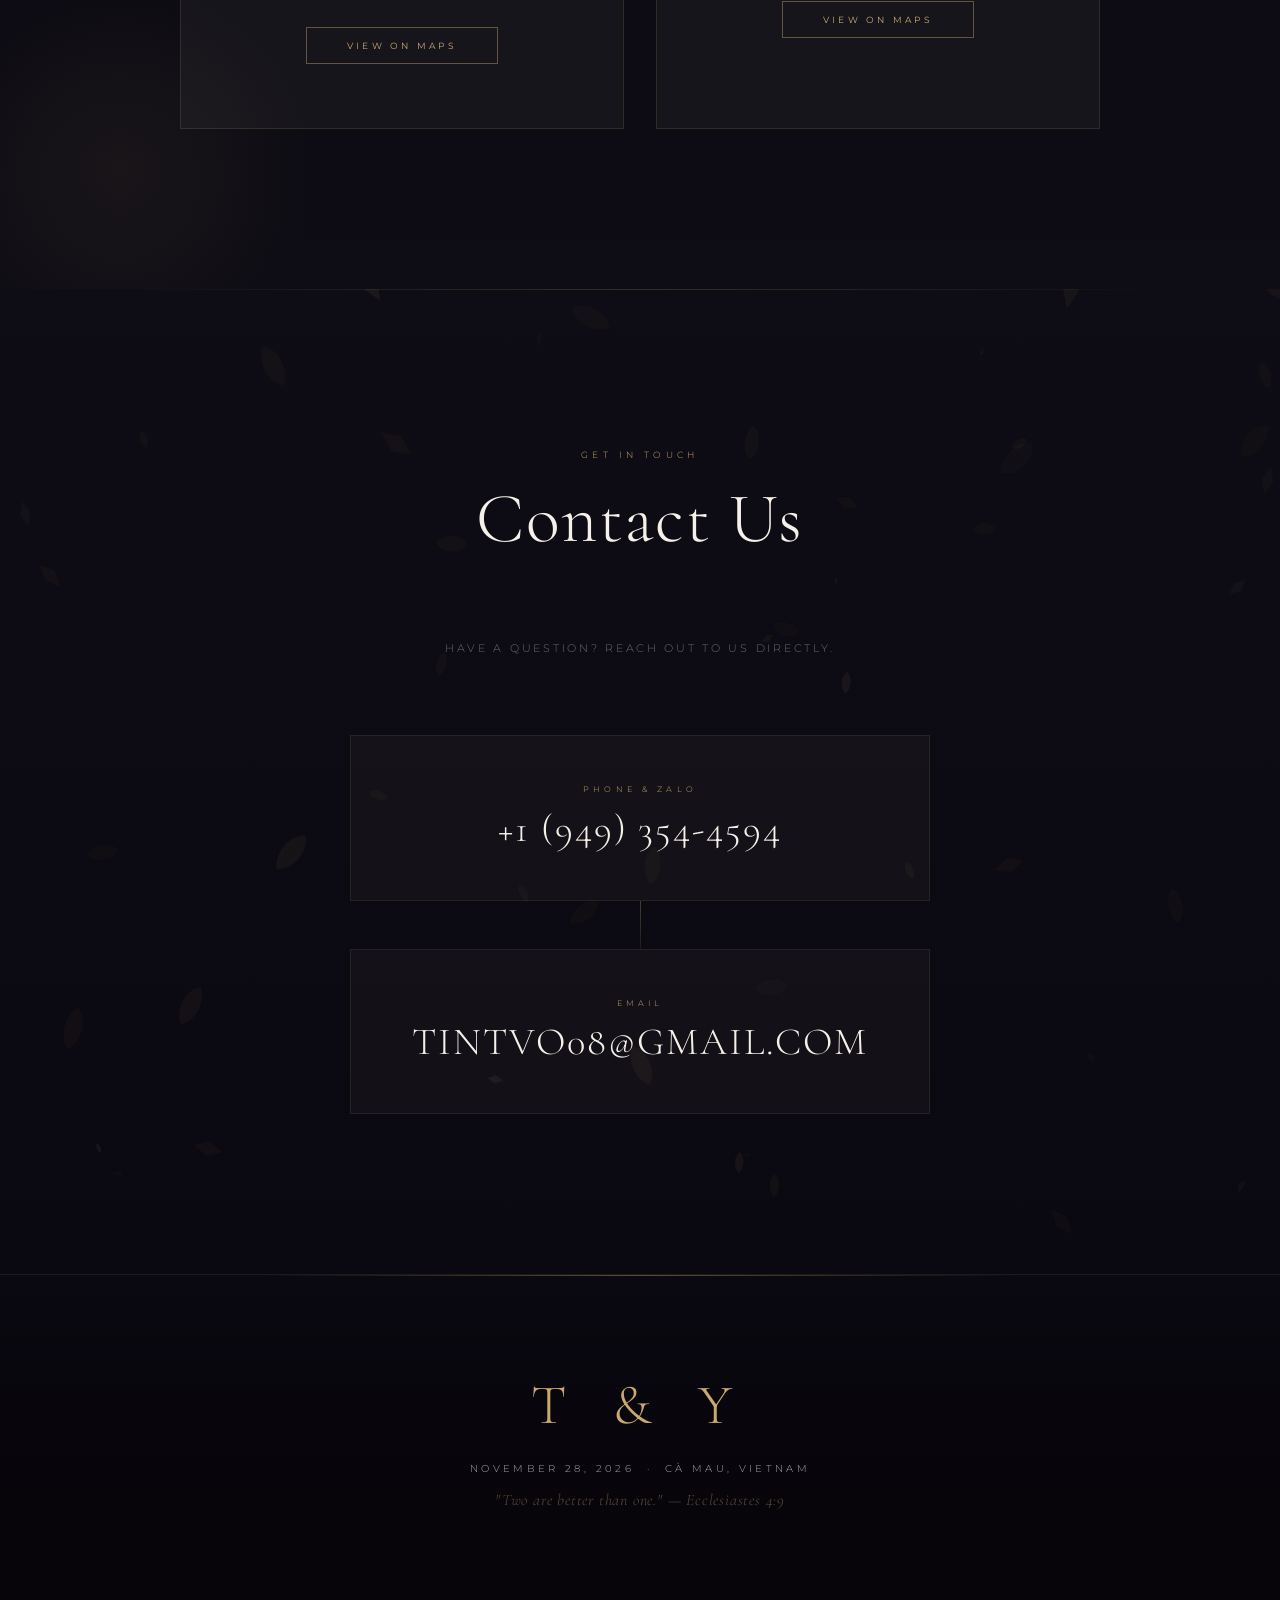
==== commit a2899910: "update pages" ====
--- a/wedding/index.html
+++ b/wedding/index.html
@@ -6,10 +6,14 @@
   <title>Tin Vo & Yen Nguyen — November 28, 2026</title>
   <link rel="preconnect" href="https://fonts.googleapis.com" />
   <link rel="preconnect" href="https://fonts.gstatic.com" crossorigin />
-  <link href="https://fonts.googleapis.com/css2?family=Cormorant+Garamond:ital,wght@0,300;0,400;0,600;1,300;1,400&family=Montserrat:wght@200;300;400&display=swap" rel="stylesheet" />
+  <link href="https://fonts.googleapis.com/css2?family=Cormorant+Garamond:ital,wght@0,300;0,400;0,600;1,300;1,400&family=Montserrat:wght@200;300;400&family=Playfair+Display:ital,wght@0,400;1,400&display=swap" rel="stylesheet" />
   <link rel="stylesheet" href="style.css" />
 </head>
 <body>
+
+  <!-- CUSTOM CURSOR -->
+  <div class="cursor-dot" id="cursor-dot"></div>
+  <div class="cursor-ring" id="cursor-ring"></div>
 
   <!-- NAV -->
   <nav id="nav">
@@ -18,7 +22,7 @@
       <li><a href="#story">Our Story</a></li>
       <li><a href="#details">Details</a></li>
       <li><a href="#stay">Stay</a></li>
-      <li><a href="#rsvp">RSVP</a></li>
+      <li><a href="#rsvp">Contact</a></li>
     </ul>
   </nav>
 
@@ -26,7 +30,7 @@
   <section id="hero">
     <canvas id="hero-canvas"></canvas>
     <div class="hero-content">
-      <p class="hero-eyebrow">We're getting married</p>
+      <p class="hero-eyebrow">An Invitation to Witness</p>
       <h1 class="hero-names">
         <span class="name-tin">Tin Vo</span>
         <span class="hero-amp">&amp;</span>
@@ -34,7 +38,7 @@
       </h1>
       <div class="hero-date-wrap">
         <span class="hero-line"></span>
-        <p class="hero-date">November 28, 2026 · Cà Mau, Vietnam</p>
+        <p class="hero-date">November 28, 2026 &nbsp;·&nbsp; Cà Mau, Vietnam</p>
         <span class="hero-line"></span>
       </div>
       <div class="countdown" id="countdown">
@@ -57,46 +61,70 @@
   <section id="story" class="scrolly-section">
     <div class="scrolly-sticky">
       <div class="scrolly-visual" id="scrolly-visual">
+
         <div class="scrolly-frame active" data-frame="0">
-          <canvas class="anime-canvas" id="anime-0"></canvas>
-        </div>
+          <div class="scene-bg" style="background-image:url('https://cdn.pixabay.com/photo/2019/11/04/16/01/landscape-of-ca-mau-4601457_1280.jpg'), url('https://statics.vinpearl.com/ca-mau-06_1691847649.jpg'); background-color:#0a1208; background-position:center; background-size:cover;"></div>
+          <div class="scene-overlay scene-overlay--0"></div>
+          <canvas class="scene-fx-canvas" data-fx="petals"></canvas>
+          <div class="scene-num-bg">I</div>
+        </div>
+
         <div class="scrolly-frame" data-frame="1">
-          <canvas class="anime-canvas" id="anime-1"></canvas>
-        </div>
+          <div class="scene-bg" style="background-image:url('https://images.unsplash.com/photo-1469371670807-013ccf25f16a?auto=format&fit=crop&w=1920&q=90'); background-color:#0a0808;"></div>
+          <div class="scene-overlay scene-overlay--1"></div>
+          <canvas class="scene-fx-canvas" data-fx="bokeh"></canvas>
+          <div class="scene-num-bg">II</div>
+        </div>
+
         <div class="scrolly-frame" data-frame="2">
-          <canvas class="anime-canvas" id="anime-2"></canvas>
-        </div>
+          <div class="scene-bg" style="background-image:url('https://images.unsplash.com/photo-1478146059778-26028b07395a?auto=format&fit=crop&w=1920&q=90'); background-color:#060510;"></div>
+          <div class="scene-overlay scene-overlay--2"></div>
+          <canvas class="scene-fx-canvas" data-fx="embers"></canvas>
+          <div class="scene-num-bg">III</div>
+        </div>
+
         <div class="scrolly-frame" data-frame="3">
-          <canvas class="anime-canvas" id="anime-3"></canvas>
-        </div>
-      </div>
-    </div>
+          <div class="scene-bg" style="background-image:url('https://images.unsplash.com/photo-1519741497674-611481863552?auto=format&fit=crop&w=1920&q=90'); background-color:#100508;"></div>
+          <div class="scene-overlay scene-overlay--3"></div>
+          <canvas class="scene-fx-canvas" data-fx="confetti"></canvas>
+          <div class="scene-num-bg">IV</div>
+        </div>
+
+      </div>
+      <!-- vertical progress bar -->
+      <div class="story-progress"><div class="story-progress-fill" id="story-progress-fill"></div></div>
+    </div>
+
     <div class="scrolly-steps">
       <div class="scrolly-step" data-step="0">
         <div class="step-card">
-          <span class="step-year">The Beginning</span>
-          <h2>Where it all started</h2>
-          <p>Two souls from the heart of Cà Mau, bound together by fate, laughter, and the warmth of the Mekong Delta breeze.</p>
+          <span class="step-label">Chapter One</span>
+          <h2>Where it<br>all started</h2>
+          <div class="step-divider"></div>
+          <p>From the rivers and mangroves of Cà Mau — Vietnam's southernmost land — two souls found each other where the Mekong meets the sea.</p>
         </div>
       </div>
       <div class="scrolly-step" data-step="1">
         <div class="step-card">
-          <span class="step-year">The Journey</span>
-          <h2>Growing together</h2>
+          <span class="step-label">Chapter Two</span>
+          <h2>Growing<br>together</h2>
+          <div class="step-divider"></div>
           <p>Through every season, every distance, every challenge — they chose each other, again and again.</p>
         </div>
       </div>
       <div class="scrolly-step" data-step="2">
         <div class="step-card">
-          <span class="step-year">The Proposal</span>
-          <h2>He asked. She said yes.</h2>
+          <span class="step-label">Chapter Three</span>
+          <h2>He asked.<br>She said yes.</h2>
+          <div class="step-divider"></div>
           <p>Under the stars of Cà Mau, with trembling hands and a heart full of love, the question that changed everything was asked.</p>
         </div>
       </div>
       <div class="scrolly-step" data-step="3">
         <div class="step-card">
-          <span class="step-year">Forever</span>
-          <h2>November 28, 2026</h2>
+          <span class="step-label">Chapter Four</span>
+          <h2>November<br>28, 2026</h2>
+          <div class="step-divider"></div>
           <p>Now they invite their most beloved family and friends to witness the beginning of their forever.</p>
         </div>
       </div>
@@ -111,26 +139,26 @@
     </div>
     <div class="details-grid">
       <div class="detail-card" data-reveal>
-        <div class="detail-icon">◎</div>
-        <h3>Ceremony</h3>
+        <div class="detail-icon">Ceremony</div>
+        <h3>The Ceremony</h3>
         <p>November 28, 2026</p>
         <p>8:00 AM</p>
         <p>Khom 9, Tân Thành</p>
         <p>Cà Mau, Vietnam</p>
       </div>
       <div class="detail-card" data-reveal>
-        <div class="detail-icon">✦</div>
-        <h3>Reception</h3>
+        <div class="detail-icon">Reception</div>
+        <h3>The Reception</h3>
         <p>November 28, 2026</p>
         <p>5:00 PM</p>
         <p>Khom 9, Tân Thành</p>
         <p>Cà Mau, Vietnam</p>
       </div>
       <div class="detail-card" data-reveal>
-        <div class="detail-icon">◈</div>
+        <div class="detail-icon">Attire</div>
         <h3>Dress Code</h3>
         <p>Black Tie Optional</p>
-        <p>Ao Dai welcome</p>
+        <p>Áo Dài Welcome</p>
         <p>Elegant &amp; Festive</p>
       </div>
     </div>
@@ -138,9 +166,9 @@
       <div class="map-label">Khom 9, Tân Thành, Cà Mau, Việt Nam</div>
       <div class="map-pin-wrapper">
         <div class="map-ripple"></div>
-        <div class="map-pin">📍</div>
-      </div>
-      <p class="map-caption">The southernmost tip of Vietnam — where land meets sea.</p>
+        <div class="map-pin">&#9670;</div>
+      </div>
+      <p class="map-caption">The southernmost tip of Vietnam — where land meets sea</p>
     </div>
   </section>
 
@@ -152,67 +180,41 @@
     </div>
     <div class="stay-grid">
       <div class="stay-card" data-reveal>
-        <div class="stay-icon">🏨</div>
+        <div class="stay-icon">Hotel</div>
         <h3>Mường Thanh</h3>
-        <p class="stay-tagline">Grand Hotel · Cà Mau</p>
+        <p class="stay-tagline">Grand Hotel &nbsp;·&nbsp; Cà Mau</p>
         <p class="stay-desc">A premier hotel in the heart of Cà Mau city, offering modern amenities and comfortable rooms just a short drive from the venue.</p>
-        <a class="stay-btn" href="https://share.google/hdz6XP54r6I6NpYth" target="_blank" rel="noopener">View on Maps →</a>
+        <a class="stay-btn" href="https://share.google/hdz6XP54r6I6NpYth" target="_blank" rel="noopener">View on Maps</a>
       </div>
       <div class="stay-card" data-reveal>
-        <div class="stay-icon">🏩</div>
+        <div class="stay-icon">Hotel</div>
         <h3>Phú Cường</h3>
-        <p class="stay-tagline">Hotel · Cà Mau</p>
+        <p class="stay-tagline">Hotel &nbsp;·&nbsp; Cà Mau</p>
         <p class="stay-desc">A welcoming local hotel with great service and easy access to the city centre, perfect for family and out-of-town guests.</p>
-        <a class="stay-btn" href="https://share.google/fudF6NAGr2ISjwDPk" target="_blank" rel="noopener">View on Maps →</a>
-      </div>
-    </div>
-  </section>
-
-  <!-- RSVP -->
-  <section id="rsvp" class="rsvp-section">
+        <a class="stay-btn" href="https://share.google/fudF6NAGr2ISjwDPk" target="_blank" rel="noopener">View on Maps</a>
+      </div>
+    </div>
+  </section>
+
+  <!-- CONTACT -->
+  <section id="rsvp" class="contact-section">
     <div class="rsvp-bg-canvas">
       <canvas id="rsvp-canvas"></canvas>
     </div>
-    <div class="rsvp-content">
-      <p class="section-eyebrow">Join Us</p>
-      <h2 class="section-title">RSVP</h2>
-      <p class="rsvp-subtitle">Kindly reply by September 28, 2026</p>
-      <form class="rsvp-form" id="rsvp-form">
-        <div class="form-row">
-          <div class="form-group">
-            <input type="text" id="name" placeholder=" " required />
-            <label for="name">Full Name</label>
-          </div>
-          <div class="form-group">
-            <input type="email" id="email" placeholder=" " required />
-            <label for="email">Email Address</label>
-          </div>
-        </div>
-        <div class="form-row">
-          <div class="form-group">
-            <select id="attending" required>
-              <option value="" disabled selected></option>
-              <option value="yes">Joyfully Accepts</option>
-              <option value="no">Regretfully Declines</option>
-            </select>
-            <label for="attending">Attendance</label>
-          </div>
-          <div class="form-group">
-            <input type="number" id="guests" placeholder=" " min="1" max="5" />
-            <label for="guests">Number of Guests</label>
-          </div>
-        </div>
-        <div class="form-group full-width">
-          <textarea id="message" placeholder=" " rows="3"></textarea>
-          <label for="message">Message to the Couple (optional)</label>
-        </div>
-        <button type="submit" class="rsvp-btn">
-          <span class="btn-text">Send with Love</span>
-          <span class="btn-icon">→</span>
-        </button>
-      </form>
-      <div class="rsvp-success" id="rsvp-success">
-        <p>✦ Thank you! We can't wait to celebrate with you. ✦</p>
+    <div class="contact-content">
+      <p class="section-eyebrow">Get in Touch</p>
+      <h2 class="section-title">Contact Us</h2>
+      <p class="contact-subtitle">Have a question? Reach out to us directly.</p>
+      <div class="contact-items">
+        <a class="contact-item" href="tel:+19493544594">
+          <span class="contact-item-label">Phone &amp; Zalo</span>
+          <span class="contact-item-value">+1 (949) 354-4594</span>
+        </a>
+        <div class="contact-divider"></div>
+        <a class="contact-item" href="mailto:tintvo08@gmail.com">
+          <span class="contact-item-label">Email</span>
+          <span class="contact-item-value">tintvo08@gmail.com</span>
+        </a>
       </div>
     </div>
   </section>
@@ -220,7 +222,7 @@
   <!-- FOOTER -->
   <footer>
     <div class="footer-monogram">T &amp; Y</div>
-    <p class="footer-date">November 28, 2026 · Cà Mau, Vietnam</p>
+    <p class="footer-date">November 28, 2026 &nbsp;·&nbsp; Cà Mau, Vietnam</p>
     <p class="footer-quote">"Two are better than one." — Ecclesiastes 4:9</p>
   </footer>
 
--- a/wedding/style.css
+++ b/wedding/style.css
@@ -1,36 +1,65 @@
 /* ── Reset & Base ── */
 *, *::before, *::after { box-sizing: border-box; margin: 0; padding: 0; }
 
+@import url('https://fonts.googleapis.com/css2?family=Cormorant+Garamond:ital,wght@0,300;0,400;0,600;1,300;1,400&family=Montserrat:wght@200;300;400&family=Playfair+Display:ital,wght@0,400;1,400&display=swap');
+
 :root {
-  --white:    #ffffff;
-  --soft:     #fff8fb;
-  --petal:    #fce4ec;
-  --pink:     #ec407a;
-  --rose:     #f48fb1;
-  --coral:    #ff6b6b;
-  --gold:     #f59e0b;
-  --gold-lt:  #fde68a;
-  --teal:     #0d9488;
-  --sky:      #38bdf8;
-  --lavender: #a78bfa;
-  --navy:     #1e1b4b;
-  --ink:      #3b3663;
-  --mid:      #6b6899;
-  --ff-serif: 'Cormorant Garamond', Georgia, serif;
-  --ff-sans:  'Montserrat', sans-serif;
+  --black:     #080808;
+  --obsidian:  #0e0e0e;
+  --charcoal:  #141414;
+  --carbon:    #1c1c1c;
+  --graphite:  #2a2a2a;
+  --smoke:     #3d3d3d;
+  --ash:       #6b6b6b;
+  --silver:    #a8a8a8;
+  --ivory:     #f5f0e8;
+  --cream:     #ede8dc;
+  --champagne: #c9a96e;
+  --gold:      #b8902a;
+  --gold-lt:   #e8c87a;
+  --gold-dim:  #7a5c1e;
+  --white:     #ffffff;
+  --emerald:   #0d4a3a;
+  --ruby:      #3a0d1a;
+  --ff-serif:  'Cormorant Garamond', Georgia, serif;
+  --ff-display:'Playfair Display', Georgia, serif;
+  --ff-sans:   'Montserrat', sans-serif;
 }
 
 html { scroll-behavior: smooth; font-size: 16px; }
 body {
-  background: var(--white);
-  color: var(--navy);
+  background: var(--black);
+  color: var(--ivory);
   font-family: var(--ff-sans);
   font-weight: 300;
   overflow-x: hidden;
-}
-::-webkit-scrollbar { width: 4px; }
-::-webkit-scrollbar-track { background: var(--petal); }
-::-webkit-scrollbar-thumb { background: var(--pink); border-radius: 2px; }
+  cursor: none;
+}
+
+/* Custom cursor */
+.cursor-dot {
+  position: fixed; top: 0; left: 0; z-index: 9999;
+  width: 6px; height: 6px;
+  background: var(--champagne);
+  border-radius: 50%;
+  pointer-events: none;
+  transform: translate(-50%,-50%);
+  transition: transform 0.1s, opacity 0.3s;
+  mix-blend-mode: difference;
+}
+.cursor-ring {
+  position: fixed; top: 0; left: 0; z-index: 9998;
+  width: 32px; height: 32px;
+  border: 1px solid rgba(201,169,110,0.5);
+  border-radius: 50%;
+  pointer-events: none;
+  transform: translate(-50%,-50%);
+  transition: transform 0.18s ease, width 0.3s, height 0.3s, border-color 0.3s;
+}
+
+::-webkit-scrollbar { width: 3px; }
+::-webkit-scrollbar-track { background: var(--black); }
+::-webkit-scrollbar-thumb { background: var(--gold-dim); border-radius: 2px; }
 
 /* ─────────────── NAV ─────────────── */
 #nav {
@@ -40,28 +69,39 @@
   display: flex;
   align-items: center;
   justify-content: space-between;
-  padding: 1.5rem 4rem;
-  transition: background .4s, padding .4s, box-shadow .4s;
+  padding: 2rem 5rem;
+  transition: background .5s, padding .4s, border-color .5s;
+  border-bottom: 1px solid transparent;
 }
 #nav.scrolled {
-  background: rgba(255,255,255,.94);
-  backdrop-filter: blur(20px);
-  padding: 1rem 4rem;
-  box-shadow: 0 2px 24px rgba(236,64,122,.1);
+  background: rgba(8,8,8,0.92);
+  backdrop-filter: blur(24px) saturate(1.2);
+  -webkit-backdrop-filter: blur(24px) saturate(1.2);
+  padding: 1.2rem 5rem;
+  border-bottom-color: rgba(201,169,110,0.12);
 }
 .nav-logo {
   font-family: var(--ff-serif);
-  font-size: 1.6rem; font-weight: 600;
-  color: var(--pink); letter-spacing: .15em;
-}
-.nav-links { list-style: none; display: flex; gap: 2.5rem; }
+  font-size: 1.4rem; font-weight: 400;
+  color: var(--champagne); letter-spacing: .35em;
+}
+.nav-links { list-style: none; display: flex; gap: 3rem; }
 .nav-links a {
   text-decoration: none;
-  color: var(--ink);
-  font-size: .7rem; letter-spacing: .2em; text-transform: uppercase;
-  opacity: .75; transition: opacity .3s, color .3s;
-}
-.nav-links a:hover { opacity: 1; color: var(--pink); }
+  color: var(--ash);
+  font-size: .6rem; letter-spacing: .3em; text-transform: uppercase;
+  transition: color .3s;
+  position: relative;
+}
+.nav-links a::after {
+  content: '';
+  position: absolute; bottom: -4px; left: 0; right: 0;
+  height: 1px; background: var(--champagne);
+  transform: scaleX(0); transform-origin: left;
+  transition: transform .4s cubic-bezier(.4,0,.2,1);
+}
+.nav-links a:hover { color: var(--ivory); }
+.nav-links a:hover::after { transform: scaleX(1); }
 
 /* ─────────────── HERO ─────────────── */
 #hero {
@@ -69,76 +109,93 @@
   height: 100vh; min-height: 700px;
   display: flex; align-items: center; justify-content: center;
   overflow: hidden;
+  background: var(--black);
 }
 #hero-canvas {
   position: absolute; inset: 0;
   width: 100%; height: 100%; z-index: 0;
 }
+/* Subtle vignette */
+#hero::after {
+  content: '';
+  position: absolute; inset: 0; z-index: 1;
+  background: radial-gradient(ellipse at center, transparent 40%, rgba(0,0,0,0.7) 100%);
+  pointer-events: none;
+}
 .hero-content {
   position: relative; z-index: 2;
   text-align: center;
-  display: flex; flex-direction: column; align-items: center; gap: 1.5rem;
+  display: flex; flex-direction: column; align-items: center; gap: 2rem;
 }
 .hero-eyebrow {
-  font-size: .65rem; letter-spacing: .35em; text-transform: uppercase;
-  color: var(--pink);
-  opacity: 0; animation: fadeUp 1s .3s forwards;
+  font-size: .6rem; letter-spacing: .55em; text-transform: uppercase;
+  color: var(--champagne);
+  opacity: 0; animation: fadeUp 1.2s .4s forwards;
 }
 .hero-names {
   font-family: var(--ff-serif); font-weight: 300;
-  font-size: clamp(3.5rem, 9vw, 8rem); line-height: 1;
-  display: flex; flex-direction: column; align-items: center; gap: .1em;
-  color: var(--navy);
-  opacity: 0; animation: fadeUp 1s .6s forwards;
+  font-size: clamp(4rem, 9.5vw, 9rem); line-height: .95;
+  display: flex; flex-direction: column; align-items: center; gap: .05em;
+  color: var(--ivory);
+  opacity: 0; animation: fadeUp 1.2s .7s forwards;
+  letter-spacing: .02em;
 }
 .name-tin, .name-yen { display: block; }
-.hero-amp { font-size: .45em; color: var(--pink); font-style: italic; line-height: 1.4; }
+.hero-amp {
+  font-size: .32em; color: var(--champagne);
+  font-style: italic; line-height: 1.6;
+  letter-spacing: .1em;
+  font-family: var(--ff-display);
+}
 .hero-date-wrap {
-  display: flex; align-items: center; gap: 1rem;
-  opacity: 0; animation: fadeUp 1s .9s forwards;
-}
-.hero-line { display: block; width: 60px; height: 1px; background: var(--rose); opacity: .5; }
-.hero-date { font-size: .72rem; letter-spacing: .2em; text-transform: uppercase; color: var(--mid); }
+  display: flex; align-items: center; gap: 1.5rem;
+  opacity: 0; animation: fadeUp 1.2s 1s forwards;
+}
+.hero-line {
+  display: block; width: 80px; height: 1px;
+  background: linear-gradient(90deg, transparent, var(--champagne), transparent);
+}
+.hero-date {
+  font-size: .62rem; letter-spacing: .35em; text-transform: uppercase;
+  color: var(--ash);
+}
 .countdown {
-  display: flex; align-items: center; gap: 1.2rem;
-  opacity: 0; animation: fadeUp 1s 1.2s forwards;
+  display: flex; align-items: center; gap: 1.8rem;
+  opacity: 0; animation: fadeUp 1.2s 1.3s forwards;
 }
 .cd-block { display: flex; flex-direction: column; align-items: center; }
 .cd-block span {
-  font-family: var(--ff-serif); font-size: clamp(2rem,4vw,3.2rem); font-weight: 300;
-  color: var(--navy); min-width: 3ch; text-align: center;
+  font-family: var(--ff-serif); font-size: clamp(2.2rem,4.5vw,3.8rem); font-weight: 300;
+  color: var(--ivory); min-width: 3ch; text-align: center;
+  text-shadow: 0 0 40px rgba(201,169,110,0.3);
 }
 .cd-block label {
-  font-size: .55rem; letter-spacing: .2em; text-transform: uppercase;
-  color: var(--pink); margin-top: .3rem;
-}
-.cd-dot { font-size: 2rem; color: var(--rose); opacity: .5; line-height: 1; padding-bottom: 1.2rem; }
+  font-size: .5rem; letter-spacing: .3em; text-transform: uppercase;
+  color: var(--champagne); margin-top: .4rem; opacity: .7;
+}
+.cd-dot { font-size: 1.5rem; color: var(--champagne); opacity: .3; line-height: 1; padding-bottom: 1.4rem; }
 .scroll-hint {
   position: absolute; bottom: 2.5rem; left: 50%; transform: translateX(-50%);
-  z-index: 2; display: flex; flex-direction: column; align-items: center; gap: .5rem;
-  opacity: 0; animation: fadeIn 1s 2s forwards;
-}
-.scroll-hint span { font-size: .6rem; letter-spacing: .25em; text-transform: uppercase; color: var(--pink); opacity: .7; }
+  z-index: 2; display: flex; flex-direction: column; align-items: center; gap: .6rem;
+  opacity: 0; animation: fadeIn 1.2s 2.2s forwards;
+}
+.scroll-hint span { font-size: .55rem; letter-spacing: .4em; text-transform: uppercase; color: var(--ash); }
 .scroll-arrow {
-  width: 1px; height: 40px;
-  background: linear-gradient(to bottom, var(--pink), transparent);
-  animation: scrollPulse 2s ease-in-out infinite;
-}
-
-/* ─────────────── SCROLLYTELLING ───────────────
-   KEY: flex + align-items:flex-start lets sticky work.
-   The steps column (right) is 4×100vh tall.
-   The sticky column (left) pins at top:0 within that height.
-────────────────────────────────────────────── */
+  width: 1px; height: 48px;
+  background: linear-gradient(to bottom, var(--champagne), transparent);
+  animation: scrollPulse 2.5s ease-in-out infinite;
+}
+
+/* ─────────────── SCROLLYTELLING ─────────────── */
 .scrolly-section {
   display: flex;
-  align-items: flex-start;   /* ← critical for sticky to work in flex */
-  background: var(--soft);
+  align-items: flex-start;
+  background: var(--black);
 }
 .scrolly-sticky {
   position: sticky;
   top: 0;
-  width: 50%;
+  width: 58%;
   height: 100vh;
   flex-shrink: 0;
   overflow: hidden;
@@ -150,278 +207,419 @@
 .scrolly-frame {
   position: absolute; inset: 0;
   opacity: 0;
-  transition: opacity .7s cubic-bezier(.4,0,.2,1);
+  transition: opacity 1s cubic-bezier(.4,0,.2,1);
 }
 .scrolly-frame.active { opacity: 1; }
-.anime-canvas { display: block; width: 100%; height: 100%; }
-
+
+/* Photo background with Ken Burns zoom */
+.scene-bg {
+  position: absolute; inset: -5%;
+  background-size: cover;
+  background-position: center;
+  transform: scale(1.08);
+  transition: transform 8s ease-out;
+}
+.scrolly-frame.active .scene-bg {
+  transform: scale(1);
+}
+
+/* Per-scene colour grade overlays */
+.scene-overlay {
+  position: absolute; inset: 0;
+}
+/* Ch I — Cà Mau landscape: cool-green tinted vignette, moody */
+.scene-overlay--0 {
+  background:
+    radial-gradient(ellipse at 50% 55%, rgba(0,0,0,0) 25%, rgba(2,6,4,0.68) 100%),
+    linear-gradient(180deg, rgba(4,8,4,0.4) 0%, rgba(0,0,0,0) 45%, rgba(2,5,2,0.5) 100%);
+}
+/* Ch II — reception hall: warm amber grade */
+.scene-overlay--1 {
+  background:
+    radial-gradient(ellipse at 50% 50%, rgba(0,0,0,0) 25%, rgba(4,2,0,0.6) 100%),
+    linear-gradient(160deg, rgba(20,10,0,0.35) 0%, rgba(0,0,0,0) 50%, rgba(15,8,0,0.4) 100%);
+}
+/* Ch III — floral arch: soft cool-dark edges */
+.scene-overlay--2 {
+  background:
+    radial-gradient(ellipse at 50% 45%, rgba(0,0,0,0) 30%, rgba(2,2,8,0.65) 100%),
+    linear-gradient(180deg, rgba(5,3,10,0.4) 0%, rgba(0,0,0,0) 40%, rgba(4,2,8,0.5) 100%);
+}
+/* Ch IV — ceremony: golden warm overlay */
+.scene-overlay--3 {
+  background:
+    radial-gradient(ellipse at 50% 50%, rgba(0,0,0,0) 30%, rgba(6,2,0,0.6) 100%),
+    linear-gradient(135deg, rgba(15,6,0,0.35) 0%, rgba(0,0,0,0) 50%, rgba(10,4,0,0.45) 100%);
+}
+
+/* FX canvas sits above the photo and overlay, below the numeral */
+.scene-fx-canvas {
+  position: absolute; inset: 0; z-index: 3;
+  width: 100%; height: 100%;
+  pointer-events: none;
+}
+/* Right-edge fade so text side has clean edge */
+.scrolly-sticky::after {
+  content: '';
+  position: absolute; top: 0; right: 0; bottom: 0;
+  width: 180px; z-index: 5;
+  background: linear-gradient(to right, transparent, var(--black));
+  pointer-events: none;
+}
+
+/* Giant faint chapter numeral on photo */
+.scene-num-bg {
+  position: absolute; inset: 0; z-index: 4;
+  display: flex; align-items: flex-end; justify-content: flex-start;
+  padding: 3rem 3.5rem;
+  font-family: var(--ff-serif); font-weight: 600;
+  font-size: clamp(7rem, 14vw, 16rem); line-height: 1;
+  color: rgba(201,169,110,0.07);
+  letter-spacing: .05em;
+  pointer-events: none;
+  user-select: none;
+}
+
+/* Vertical gold progress bar */
+.story-progress {
+  position: absolute; left: 0; top: 8vh; bottom: 8vh;
+  width: 2px; z-index: 20;
+  background: rgba(201,169,110,0.12);
+}
+.story-progress-fill {
+  width: 100%; height: 0%;
+  background: linear-gradient(to bottom, var(--champagne), var(--gold-lt));
+  transition: height .1s linear;
+}
+
+/* ── Steps (right column) ── */
 .scrolly-steps {
-  width: 50%;
+  width: 42%;
   display: flex; flex-direction: column;
-  padding: 0 5vw;
+  padding: 0 5vw 0 4vw;
 }
 .scrolly-step {
   height: 100vh;
   display: flex; align-items: center;
   padding: 4rem 0;
 }
-.step-card { max-width: 420px; }
-.step-year {
-  display: inline-block;
-  font-size: .65rem; letter-spacing: .3em; text-transform: uppercase;
-  color: var(--pink); margin-bottom: 1rem;
-  background: var(--petal); padding: .3rem .9rem; border-radius: 2rem;
+.step-card {
+  max-width: 380px;
+  position: relative;
+  padding-left: 2rem;
+}
+/* Gold left rule */
+.step-card::before {
+  content: '';
+  position: absolute; left: 0; top: 0; bottom: 0;
+  width: 1px;
+  background: linear-gradient(to bottom, transparent, var(--champagne), transparent);
+}
+.step-label {
+  display: block;
+  font-size: .52rem; letter-spacing: .55em; text-transform: uppercase;
+  color: var(--champagne); margin-bottom: 1.6rem;
+  opacity: 0; transform: translateY(12px);
+  transition: opacity .7s .1s, transform .7s .1s;
 }
 .step-card h2 {
-  font-family: var(--ff-serif); font-size: clamp(2rem,3.5vw,3rem); font-weight: 300;
-  line-height: 1.2; margin-bottom: 1.2rem; color: var(--navy);
-}
-.step-card p { font-size: .95rem; line-height: 1.8; color: var(--mid); }
+  font-family: var(--ff-serif); font-size: clamp(2.4rem, 3.5vw, 3.8rem); font-weight: 300;
+  line-height: 1.05; margin-bottom: 0;
+  color: var(--ivory); letter-spacing: .02em;
+  opacity: 0; transform: translateY(16px);
+  transition: opacity .7s .2s, transform .7s .2s;
+}
+.step-divider {
+  width: 32px; height: 1px;
+  background: rgba(201,169,110,0.45);
+  margin: 1.6rem 0;
+  opacity: 0; transform: scaleX(0); transform-origin: left;
+  transition: opacity .6s .35s, transform .6s .35s;
+}
+.step-card p {
+  font-size: .88rem; line-height: 1.95; color: var(--ash);
+  opacity: 0; transform: translateY(10px);
+  transition: opacity .7s .45s, transform .7s .45s;
+}
+/* Animate in when step is active */
+.scrolly-step.is-active .step-label,
+.scrolly-step.is-active .step-card h2,
+.scrolly-step.is-active .step-card p { opacity: 1; transform: translateY(0); }
+.scrolly-step.is-active .step-divider { opacity: 1; transform: scaleX(1); }
+
+/* ─────────────── SECTION COMMON ─────────────── */
+.section-eyebrow {
+  font-size: .55rem; letter-spacing: .5em; text-transform: uppercase;
+  color: var(--champagne); margin-bottom: 1rem;
+}
+.section-title {
+  font-family: var(--ff-serif); font-size: clamp(2.8rem,5.5vw,5rem); font-weight: 300;
+  color: var(--ivory); margin-bottom: 5rem;
+  letter-spacing: .02em;
+}
 
 /* ─────────────── DETAILS ─────────────── */
 .details-section {
-  padding: 8rem 8vw;
-  background: var(--white);
+  padding: 10rem 8vw;
+  background: linear-gradient(180deg, #0e0c14 0%, #0a0810 100%);
   position: relative; overflow: hidden;
 }
 .details-section::before {
-  content: ''; position: absolute; top: -120px; right: -120px;
-  width: 480px; height: 480px;
-  background: radial-gradient(circle, rgba(252,228,236,.6) 0%, transparent 70%);
-  border-radius: 50%; pointer-events: none;
-}
+  content: '';
+  position: absolute; top: 0; left: 8vw; right: 8vw; height: 1px;
+  background: linear-gradient(90deg, transparent, var(--champagne), transparent);
+  opacity: .25;
+}
+/* Ambient gold glow top-right */
 .details-section::after {
-  content: ''; position: absolute; bottom: -80px; left: -80px;
-  width: 360px; height: 360px;
-  background: radial-gradient(circle, rgba(253,230,138,.35) 0%, transparent 70%);
-  border-radius: 50%; pointer-events: none;
-}
-.section-eyebrow {
-  font-size: .65rem; letter-spacing: .35em; text-transform: uppercase;
-  color: var(--pink); margin-bottom: .8rem;
-}
-.section-title {
-  font-family: var(--ff-serif); font-size: clamp(2.5rem,5vw,4.5rem); font-weight: 300;
-  color: var(--navy); margin-bottom: 4rem;
+  content: '';
+  position: absolute; top: -100px; right: -100px;
+  width: 500px; height: 500px;
+  background: radial-gradient(circle, rgba(212,180,120,0.07) 0%, transparent 70%);
+  pointer-events: none;
 }
 .details-header { text-align: center; }
 .details-grid {
-  display: grid; grid-template-columns: repeat(3,1fr);
-  gap: 2rem; margin-bottom: 5rem; position: relative; z-index: 1;
+  display: grid; grid-template-columns: repeat(3, 1fr);
+  gap: 2rem; margin-bottom: 4rem; position: relative; z-index: 1;
 }
 .detail-card {
-  text-align: center; padding: 3rem 2rem;
-  border-radius: 1.5rem; background: var(--white);
-  box-shadow: 0 4px 32px rgba(236,64,122,.08);
-  border: 1.5px solid rgba(236,64,122,.12);
+  text-align: center; padding: 3.5rem 2rem;
+  background: rgba(255,248,225,0.04);
+  border: 1px solid rgba(212,180,120,0.14);
+  border-top: 2px solid rgba(212,180,120,0.45);
   position: relative; overflow: hidden;
-  transition: transform .4s, box-shadow .4s;
-  /* always visible — no opacity trick */
-}
-.detail-card::before {
-  content: ''; position: absolute;
-  top: 0; left: 0; right: 0; height: 4px;
-  border-radius: 1.5rem 1.5rem 0 0;
-}
-.detail-card:nth-child(1)::before { background: linear-gradient(90deg, var(--pink), var(--coral)); }
-.detail-card:nth-child(2)::before { background: linear-gradient(90deg, var(--gold), var(--coral)); }
-.detail-card:nth-child(3)::before { background: linear-gradient(90deg, var(--lavender), var(--teal)); }
-.detail-card:hover { transform: translateY(-8px); box-shadow: 0 16px 48px rgba(236,64,122,.16); }
-.detail-icon { font-size: 2.2rem; margin-bottom: 1.5rem; display: block; }
-.detail-card:nth-child(1) .detail-icon { color: var(--pink); }
-.detail-card:nth-child(2) .detail-icon { color: var(--gold); }
-.detail-card:nth-child(3) .detail-icon { color: var(--lavender); }
+  transition: background .4s, transform .4s, box-shadow .4s;
+}
+.detail-card:hover {
+  background: rgba(255,248,225,0.08);
+  transform: translateY(-6px);
+  box-shadow: 0 20px 60px rgba(0,0,0,0.25);
+}
+.detail-card:nth-child(2) { border-top-color: rgba(212,180,120,0.25); }
+.detail-icon {
+  font-size: .52rem; margin-bottom: 1.8rem; display: block;
+  color: var(--champagne); letter-spacing: .55em; text-transform: uppercase;
+  font-family: var(--ff-sans); font-weight: 300;
+}
 .detail-card h3 {
-  font-family: var(--ff-serif); font-size: 1.6rem; font-weight: 400;
-  margin-bottom: 1rem; color: var(--navy);
-}
-.detail-card p { font-size: .85rem; line-height: 2; color: var(--mid); }
+  font-family: var(--ff-serif); font-size: 1.55rem; font-weight: 400;
+  margin-bottom: 1.4rem; color: var(--ivory);
+  letter-spacing: .08em;
+}
+.detail-card p { font-size: .83rem; line-height: 2.1; color: var(--silver); letter-spacing: .04em; }
 
 .map-container {
-  text-align: center; padding: 4rem 2rem; border-radius: 1.5rem;
-  background: linear-gradient(135deg, var(--petal) 0%, #fff8fb 60%, var(--gold-lt) 100%);
-  border: 1.5px solid rgba(236,64,122,.12);
-  position: relative; z-index: 1; overflow: hidden;
-}
-.map-label { font-family: var(--ff-serif); font-size: 1.5rem; color: var(--navy); margin-bottom: 2rem; font-weight: 400; }
+  text-align: center; padding: 5rem 2rem;
+  background: rgba(255,248,225,0.03);
+  border: 1px solid rgba(212,180,120,0.12);
+  position: relative; overflow: hidden;
+  z-index: 1;
+}
+.map-container::before {
+  content: '';
+  position: absolute; top: 0; left: 15%; right: 15%; height: 1px;
+  background: linear-gradient(90deg, transparent, rgba(212,180,120,.25), transparent);
+}
+.map-label {
+  font-family: var(--ff-serif); font-size: 1.7rem; font-weight: 300;
+  color: var(--ivory); margin-bottom: 2.5rem; letter-spacing: .06em;
+}
 .map-pin-wrapper {
   position: relative; display: inline-flex; align-items: center; justify-content: center;
-  width: 80px; height: 80px; margin-bottom: 1.5rem;
+  width: 80px; height: 80px; margin-bottom: 2rem;
 }
 .map-ripple {
   position: absolute; width: 80px; height: 80px;
-  border: 2px solid var(--pink); border-radius: 50%;
-  animation: ripple 2s ease-out infinite;
+  border: 1px solid var(--champagne); border-radius: 50%;
+  animation: ripple 2.5s ease-out infinite;
 }
 .map-ripple::after {
   content: ''; position: absolute; inset: -20px;
-  border: 2px solid var(--rose); border-radius: 50%; opacity: .4;
-  animation: ripple 2s ease-out .5s infinite;
-}
-.map-pin { font-size: 2.5rem; position: relative; z-index: 1; }
-.map-caption { font-size: .85rem; letter-spacing: .1em; color: var(--mid); }
+  border: 1px solid rgba(212,180,120,.25); border-radius: 50%;
+  animation: ripple 2.5s ease-out .7s infinite;
+}
+.map-pin { font-size: 1rem; position: relative; z-index: 1; color: var(--champagne); }
+.map-caption { font-size: .72rem; letter-spacing: .25em; color: var(--silver); text-transform: uppercase; margin-top: .5rem; }
 
 /* ─────────────── STAY ─────────────── */
 .stay-section {
-  padding: 8rem 8vw;
-  background: linear-gradient(135deg, #fff8fb 0%, #fffde7 100%);
+  padding: 10rem 8vw;
+  background: linear-gradient(180deg, #0a0810 0%, #0e0c14 100%);
   position: relative; overflow: hidden;
 }
 .stay-section::before {
-  content: ''; position: absolute; top: -100px; left: -100px;
+  content: '';
+  position: absolute; top: 0; left: 8vw; right: 8vw; height: 1px;
+  background: linear-gradient(90deg, transparent, rgba(212,180,120,.2), transparent);
+}
+/* Ambient glow bottom-left */
+.stay-section::after {
+  content: '';
+  position: absolute; bottom: -80px; left: -80px;
   width: 400px; height: 400px;
-  background: radial-gradient(circle, rgba(167,139,250,.12) 0%, transparent 70%);
-  border-radius: 50%; pointer-events: none;
+  background: radial-gradient(circle, rgba(212,180,120,0.06) 0%, transparent 70%);
+  pointer-events: none;
 }
 .stay-header { text-align: center; }
 .stay-grid {
   display: grid; grid-template-columns: repeat(2, 1fr);
-  gap: 2rem; max-width: 860px; margin: 0 auto;
+  gap: 2rem; max-width: 920px; margin: 0 auto;
   position: relative; z-index: 1;
 }
 .stay-card {
-  text-align: center; padding: 3rem 2.5rem;
-  border-radius: 1.5rem; background: var(--white);
-  box-shadow: 0 4px 32px rgba(236,64,122,.08);
-  border: 1.5px solid rgba(236,64,122,.12);
+  text-align: center; padding: 4rem 3rem;
+  background: rgba(255,248,225,0.04);
+  border: 1px solid rgba(212,180,120,0.14);
+  border-top: 2px solid rgba(212,180,120,0.4);
   position: relative; overflow: hidden;
-  transition: transform .4s, box-shadow .4s;
-  display: flex; flex-direction: column; align-items: center; gap: .75rem;
-}
-.stay-card::before {
-  content: ''; position: absolute;
-  top: 0; left: 0; right: 0; height: 4px;
-  border-radius: 1.5rem 1.5rem 0 0;
-}
-.stay-card:nth-child(1)::before { background: linear-gradient(90deg, var(--pink), var(--coral)); }
-.stay-card:nth-child(2)::before { background: linear-gradient(90deg, var(--lavender), var(--teal)); }
-.stay-card:hover { transform: translateY(-8px); box-shadow: 0 16px 48px rgba(236,64,122,.16); }
-.stay-icon { font-size: 2.4rem; }
+  transition: background .4s, transform .4s, box-shadow .4s;
+  display: flex; flex-direction: column; align-items: center; gap: 1rem;
+}
+.stay-card:hover {
+  background: rgba(255,248,225,0.08);
+  transform: translateY(-6px);
+  box-shadow: 0 20px 60px rgba(0,0,0,0.25);
+}
+.stay-icon {
+  font-size: .52rem; letter-spacing: .55em; text-transform: uppercase;
+  color: var(--champagne); font-family: var(--ff-sans); font-weight: 300;
+}
 .stay-card h3 {
-  font-family: var(--ff-serif); font-size: 1.8rem; font-weight: 400;
-  color: var(--navy);
+  font-family: var(--ff-serif); font-size: 2.1rem; font-weight: 300;
+  color: var(--ivory); letter-spacing: .06em;
 }
 .stay-tagline {
-  font-size: .7rem; letter-spacing: .2em; text-transform: uppercase;
-  color: var(--pink);
-}
-.stay-desc { font-size: .88rem; line-height: 1.9; color: var(--mid); }
+  font-size: .58rem; letter-spacing: .32em; text-transform: uppercase;
+  color: var(--silver);
+}
+.stay-desc { font-size: .86rem; line-height: 1.9; color: var(--silver); max-width: 300px; }
 .stay-btn {
-  display: inline-block; margin-top: .5rem;
-  padding: .65rem 1.8rem;
-  border-radius: 3rem;
-  border: 1.5px solid var(--pink);
-  color: var(--pink);
-  font-family: var(--ff-sans); font-size: .7rem;
-  font-weight: 400; letter-spacing: .18em; text-transform: uppercase;
+  display: inline-block; margin-top: 1rem;
+  padding: .75rem 2.5rem;
+  border: 1px solid rgba(212,180,120,.4);
+  color: var(--champagne);
+  font-family: var(--ff-sans); font-size: .58rem;
+  font-weight: 400; letter-spacing: .35em; text-transform: uppercase;
   text-decoration: none;
-  transition: background .3s, color .3s, transform .3s;
-}
-.stay-btn:hover {
-  background: var(--pink); color: var(--white);
-  transform: translateY(-2px);
-}
+  position: relative; overflow: hidden;
+  transition: color .4s, border-color .4s;
+}
+.stay-btn::before {
+  content: '';
+  position: absolute; inset: 0;
+  background: var(--champagne);
+  transform: scaleX(0); transform-origin: left;
+  transition: transform .4s cubic-bezier(.4,0,.2,1);
+  z-index: -1;
+}
+.stay-btn:hover { color: var(--black); border-color: var(--champagne); }
+.stay-btn:hover::before { transform: scaleX(1); }
 
 @media (max-width: 640px) {
   .stay-grid { grid-template-columns: 1fr; }
 }
 
-/* ─────────────── RSVP ─────────────── */
-.rsvp-section {
-  position: relative; padding: 8rem 8vw;
-  background: linear-gradient(135deg, #fff0f6 0%, #fef9ee 50%, #f0f9ff 100%);
+/* ─────────────── CONTACT ─────────────── */
+.contact-section {
+  position: relative; padding: 10rem 8vw;
+  background: linear-gradient(180deg, #0e0c14 0%, #0a0810 100%);
   overflow: hidden;
 }
+.contact-section::before {
+  content: '';
+  position: absolute; top: 0; left: 8vw; right: 8vw; height: 1px;
+  background: linear-gradient(90deg, transparent, rgba(212,180,120,.2), transparent);
+}
 .rsvp-bg-canvas { position: absolute; inset: 0; pointer-events: none; }
-#rsvp-canvas { position: absolute; inset: 0; width: 100%; height: 100%; opacity: .65; }
-.rsvp-content { position: relative; z-index: 2; max-width: 760px; margin: 0 auto; text-align: center; }
-.rsvp-content .section-title { color: var(--navy); margin-bottom: .5rem; }
-.rsvp-subtitle { font-size: .8rem; letter-spacing: .15em; color: var(--mid); margin-bottom: 3rem; }
-.rsvp-form { display: flex; flex-direction: column; gap: 1.5rem; text-align: left; }
-.form-row { display: grid; grid-template-columns: 1fr 1fr; gap: 1.5rem; }
-.form-group { position: relative; }
-.form-group.full-width { grid-column: 1 / -1; }
-.form-group input,
-.form-group select,
-.form-group textarea {
-  width: 100%; background: var(--white);
-  border: 1.5px solid rgba(236,64,122,.2); color: var(--navy);
-  font-family: var(--ff-sans); font-size: .9rem; font-weight: 300;
-  padding: 1.2rem 1rem .5rem; outline: none;
-  border-radius: .75rem; transition: border-color .3s, box-shadow .3s;
-  resize: none; appearance: none;
-}
-.form-group input:focus,
-.form-group select:focus,
-.form-group textarea:focus { border-color: var(--pink); box-shadow: 0 0 0 3px rgba(236,64,122,.1); }
-.form-group select option { background: var(--white); color: var(--navy); }
-.form-group label {
-  position: absolute; top: .9rem; left: 1rem;
-  font-size: .72rem; letter-spacing: .12em; text-transform: uppercase;
-  color: var(--rose); pointer-events: none;
-  transition: transform .3s, color .3s;
-}
-.form-group input:focus ~ label,
-.form-group input:not(:placeholder-shown) ~ label,
-.form-group textarea:focus ~ label,
-.form-group textarea:not(:placeholder-shown) ~ label,
-.form-group select:focus ~ label,
-.form-group select:valid ~ label { transform: translateY(-.55rem) scale(.8); color: var(--pink); }
-.rsvp-btn {
-  align-self: center; display: flex; align-items: center; gap: 1rem;
-  background: linear-gradient(135deg, var(--pink), var(--coral));
-  border: none; color: var(--white);
-  font-family: var(--ff-sans); font-size: .75rem; font-weight: 400;
-  letter-spacing: .25em; text-transform: uppercase;
-  padding: 1rem 3rem; cursor: pointer; border-radius: 3rem;
-  transition: transform .3s, box-shadow .3s, filter .3s;
-  box-shadow: 0 8px 24px rgba(236,64,122,.35);
-}
-.rsvp-btn:hover { transform: translateY(-3px); box-shadow: 0 14px 36px rgba(236,64,122,.45); filter: brightness(1.08); }
-.rsvp-btn:active { transform: translateY(0); }
-.rsvp-success {
-  display: none; margin-top: 2rem;
-  font-family: var(--ff-serif); font-size: 1.3rem; font-style: italic;
-  color: var(--pink); letter-spacing: .05em;
-}
-.rsvp-success.show { display: block; animation: fadeUp .6s forwards; }
+#rsvp-canvas { position: absolute; inset: 0; width: 100%; height: 100%; opacity: .35; }
+.contact-content {
+  position: relative; z-index: 2;
+  max-width: 580px; margin: 0 auto; text-align: center;
+}
+.contact-subtitle {
+  font-size: .68rem; letter-spacing: .25em; text-transform: uppercase;
+  color: var(--ash); margin-bottom: 5rem;
+}
+.contact-items {
+  display: flex; flex-direction: column; align-items: center; gap: 0;
+}
+.contact-item {
+  display: flex; flex-direction: column; align-items: center; gap: .7rem;
+  padding: 3rem 2rem;
+  text-decoration: none;
+  width: 100%;
+  border: 1px solid rgba(212,180,120,0.1);
+  background: rgba(255,248,225,0.03);
+  transition: background .4s;
+  position: relative; overflow: hidden;
+}
+.contact-item::before {
+  content: '';
+  position: absolute; inset: 0;
+  background: rgba(212,180,120,0.04);
+  transform: scaleX(0); transform-origin: left;
+  transition: transform .5s cubic-bezier(.4,0,.2,1);
+}
+.contact-item:hover { background: rgba(255,248,225,0.06); }
+.contact-item:hover::before { transform: scaleX(1); }
+.contact-item-label {
+  font-size: .52rem; letter-spacing: .5em; text-transform: uppercase;
+  color: var(--champagne);
+}
+.contact-item-value {
+  font-family: var(--ff-serif); font-size: clamp(1.5rem, 3vw, 2.4rem);
+  font-weight: 300; color: var(--ivory); letter-spacing: .05em;
+  text-transform: uppercase;
+}
+.contact-divider {
+  width: 1px; height: 3rem;
+  background: linear-gradient(to bottom, rgba(212,180,120,.3), rgba(212,180,120,.1));
+}
 
 /* ─────────────── FOOTER ─────────────── */
 footer {
-  background: linear-gradient(135deg, var(--navy) 0%, #2d2a6e 100%);
-  text-align: center; padding: 4rem 2rem;
-}
-.footer-monogram { font-family: var(--ff-serif); font-size: 3rem; font-weight: 600; color: var(--gold-lt); margin-bottom: 1rem; }
-.footer-date { font-size: .75rem; letter-spacing: .2em; color: rgba(255,255,255,.6); margin-bottom: .8rem; }
-.footer-quote { font-family: var(--ff-serif); font-style: italic; font-size: 1rem; color: rgba(255,255,255,.35); }
-
-/* ─────────────── REVEAL ANIMATION ───────────────
-   Cards start visible. JS adds .reveal-ready on the
-   section, which triggers the entrance animation.
-────────────────────────────────────────────── */
+  background: linear-gradient(180deg, #0a0810 0%, #060408 100%);
+  border-top: 1px solid rgba(212,180,120,0.12);
+  text-align: center; padding: 6rem 2rem;
+  position: relative;
+}
+footer::before {
+  content: '';
+  position: absolute; top: 0; left: 20%; right: 20%; height: 1px;
+  background: linear-gradient(90deg, transparent, rgba(212,180,120,.4), transparent);
+}
+.footer-monogram {
+  font-family: var(--ff-serif); font-size: 3.5rem; font-weight: 300;
+  color: var(--champagne); margin-bottom: 1.5rem; letter-spacing: .3em;
+}
+.footer-date { font-size: .6rem; letter-spacing: .35em; color: var(--silver); margin-bottom: 1rem; text-transform: uppercase; }
+.footer-quote { font-family: var(--ff-serif); font-style: italic; font-size: 1rem; color: rgba(212,180,120,.4); letter-spacing: .05em; }
+
+/* ─────────────── REVEAL ─────────────── */
 .do-reveal [data-reveal] {
   opacity: 0;
-  transform: translateY(32px);
-  transition: opacity .75s cubic-bezier(.4,0,.2,1), transform .75s cubic-bezier(.4,0,.2,1);
-}
-.do-reveal [data-reveal]:nth-child(2) { transition-delay: .12s; }
-.do-reveal [data-reveal]:nth-child(3) { transition-delay: .24s; }
-.do-reveal [data-reveal]:nth-child(4) { transition-delay: .36s; }
+  transform: translateY(28px);
+  transition: opacity .9s cubic-bezier(.4,0,.2,1), transform .9s cubic-bezier(.4,0,.2,1);
+}
+.do-reveal [data-reveal]:nth-child(2) { transition-delay: .15s; }
+.do-reveal [data-reveal]:nth-child(3) { transition-delay: .30s; }
+.do-reveal [data-reveal]:nth-child(4) { transition-delay: .45s; }
 .do-reveal [data-reveal].revealed { opacity: 1; transform: translateY(0); }
 
 /* ─────────────── ANIMATIONS ─────────────── */
 @keyframes fadeUp   { from { opacity:0; transform:translateY(30px); } to { opacity:1; transform:translateY(0); } }
 @keyframes fadeIn   { from { opacity:0; } to { opacity:1; } }
-@keyframes scrollPulse { 0%,100% { opacity:.7; transform:scaleY(1); } 50% { opacity:.3; transform:scaleY(.6); } }
-@keyframes ripple   { 0% { transform:scale(.8); opacity:1; } 100% { transform:scale(1.8); opacity:0; } }
+@keyframes scrollPulse { 0%,100% { opacity:.6; transform:scaleY(1); } 50% { opacity:.2; transform:scaleY(.5); } }
+@keyframes ripple   { 0% { transform:scale(.8); opacity:1; } 100% { transform:scale(2.2); opacity:0; } }
+@keyframes shimmer  { 0% { background-position: -200% center; } 100% { background-position: 200% center; } }
 
 /* ─────────────── RESPONSIVE ─────────────── */
 @media (max-width: 900px) {
-  #nav { padding: 1.2rem 2rem; }
-  #nav.scrolled { padding: .8rem 2rem; }
-  .nav-links { gap: 1.5rem; }
-  /* stack scrolly vertically on mobile */
-  .scrolly-section { flex-direction: column; background: var(--white); }
+  #nav { padding: 1.4rem 2rem; }
+  #nav.scrolled { padding: 1rem 2rem; }
+  .nav-links { gap: 2rem; }
+  .scrolly-section { flex-direction: column; background: var(--black); }
   .scrolly-sticky { display: none; }
   .scrolly-steps { width: 100%; }
   .scrolly-step { height: auto; min-height: 60vh; }
@@ -429,8 +627,10 @@
   .form-row { grid-template-columns: 1fr; }
 }
 @media (max-width: 600px) {
-  .hero-names { font-size: clamp(2.8rem,12vw,4.5rem); }
-  .countdown { gap: .8rem; }
-  .cd-dot { font-size: 1.2rem; }
+  .hero-names { font-size: clamp(3rem,13vw,5rem); }
+  .countdown { gap: 1rem; }
+  .cd-dot { font-size: 1rem; }
   #nav .nav-links { display: none; }
-}
+  body { cursor: auto; }
+  .cursor-dot, .cursor-ring { display: none; }
+}
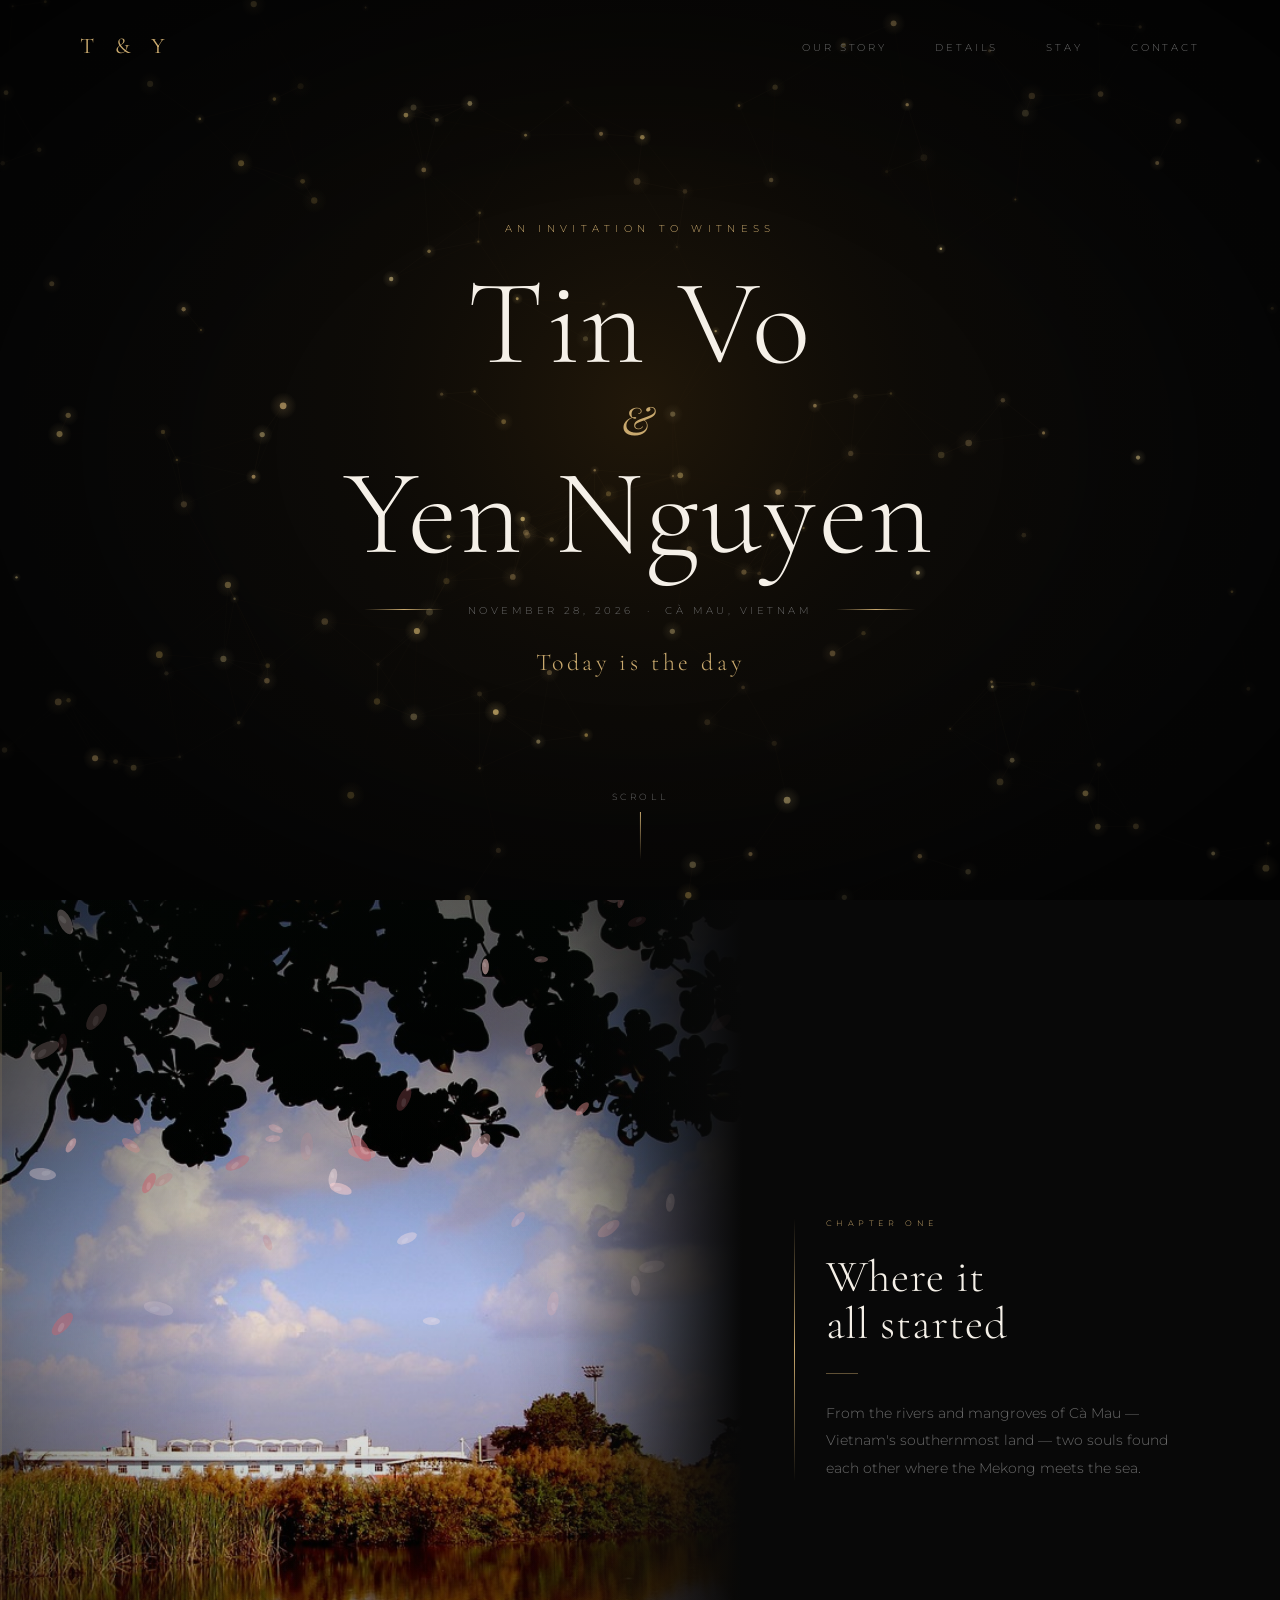
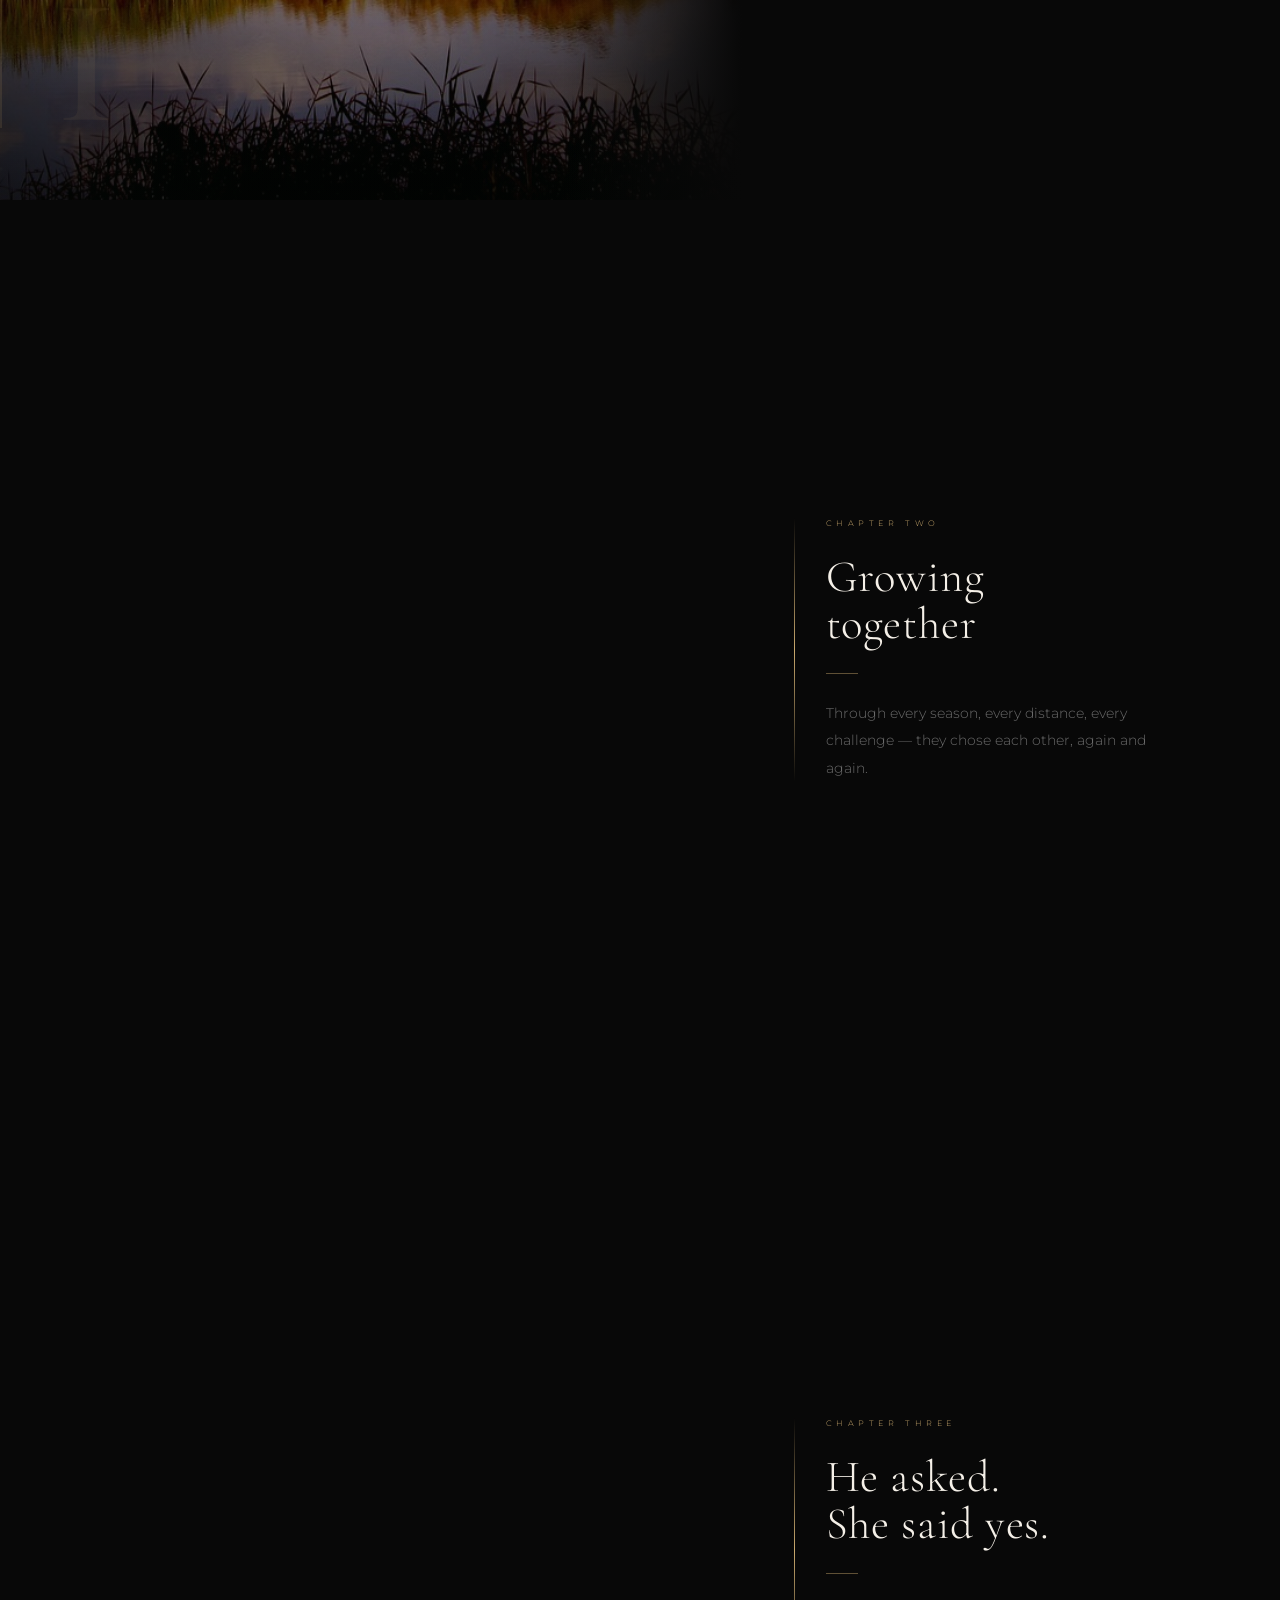
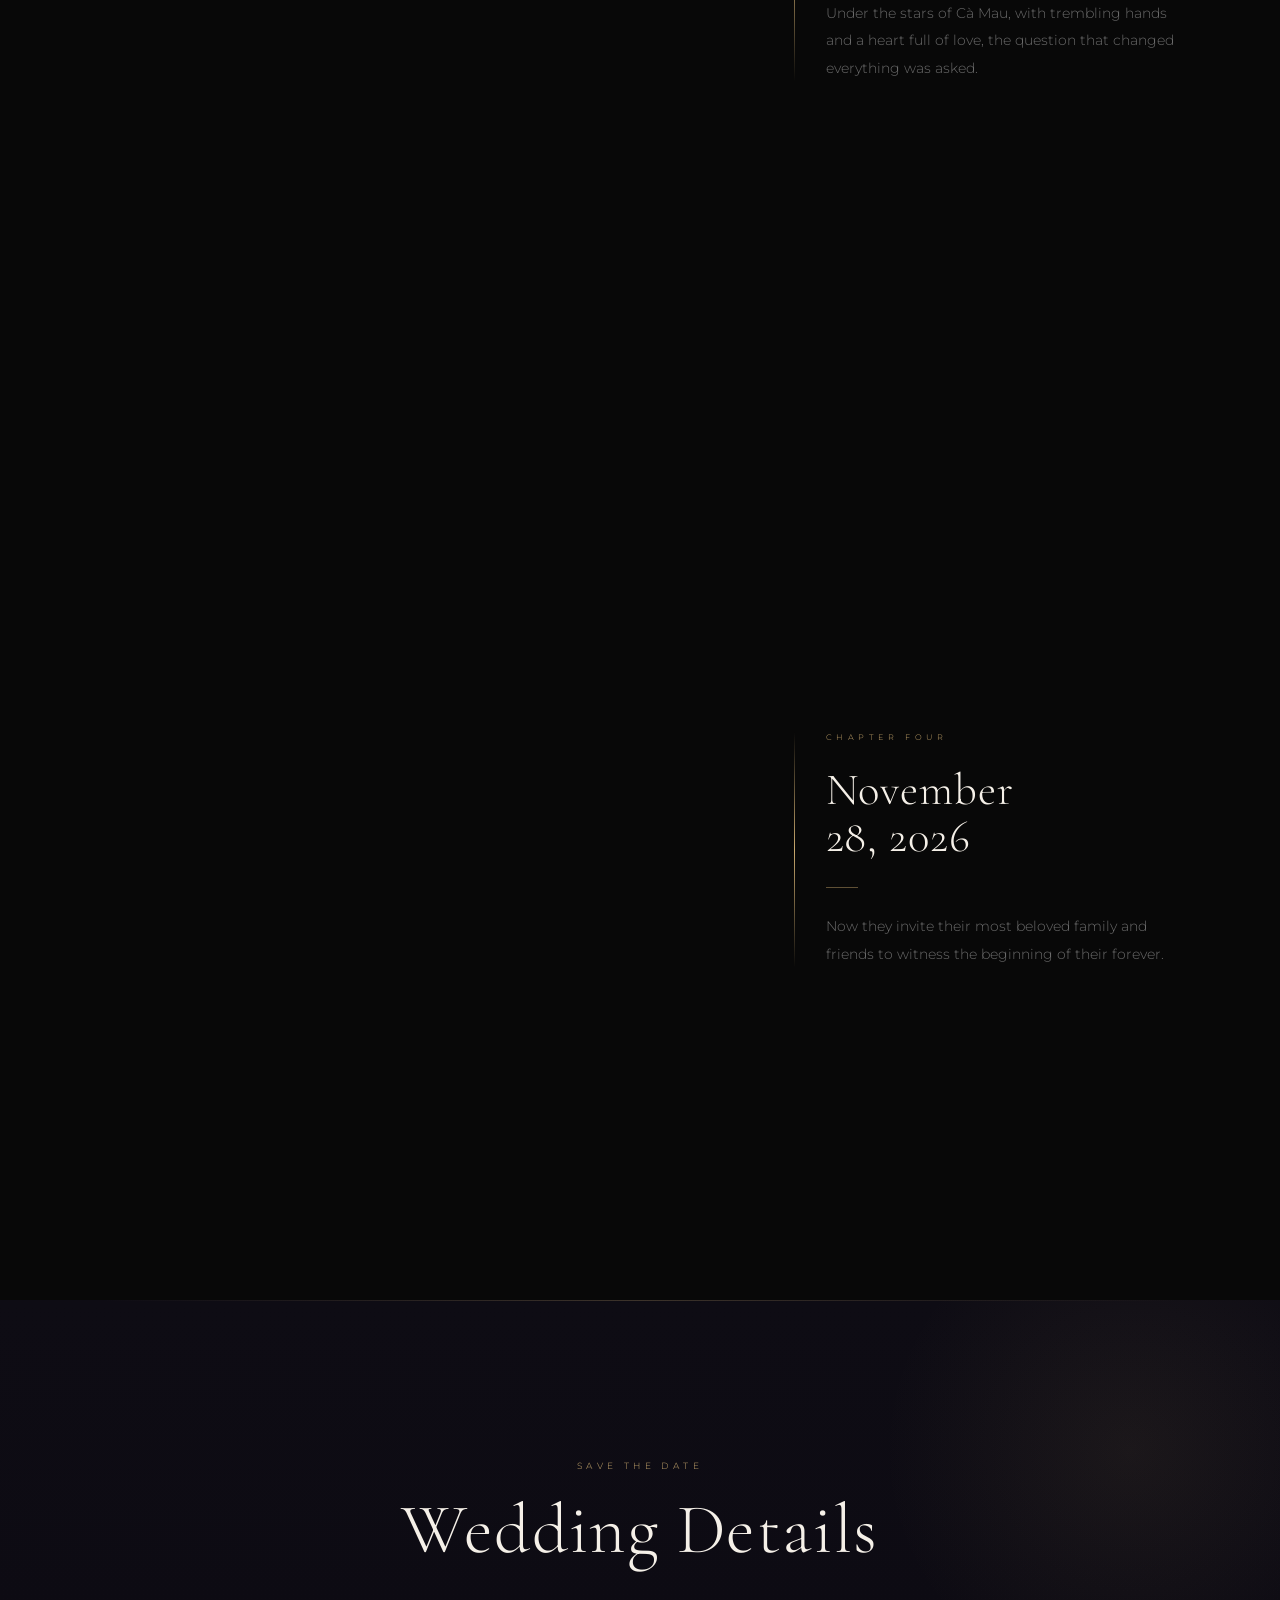
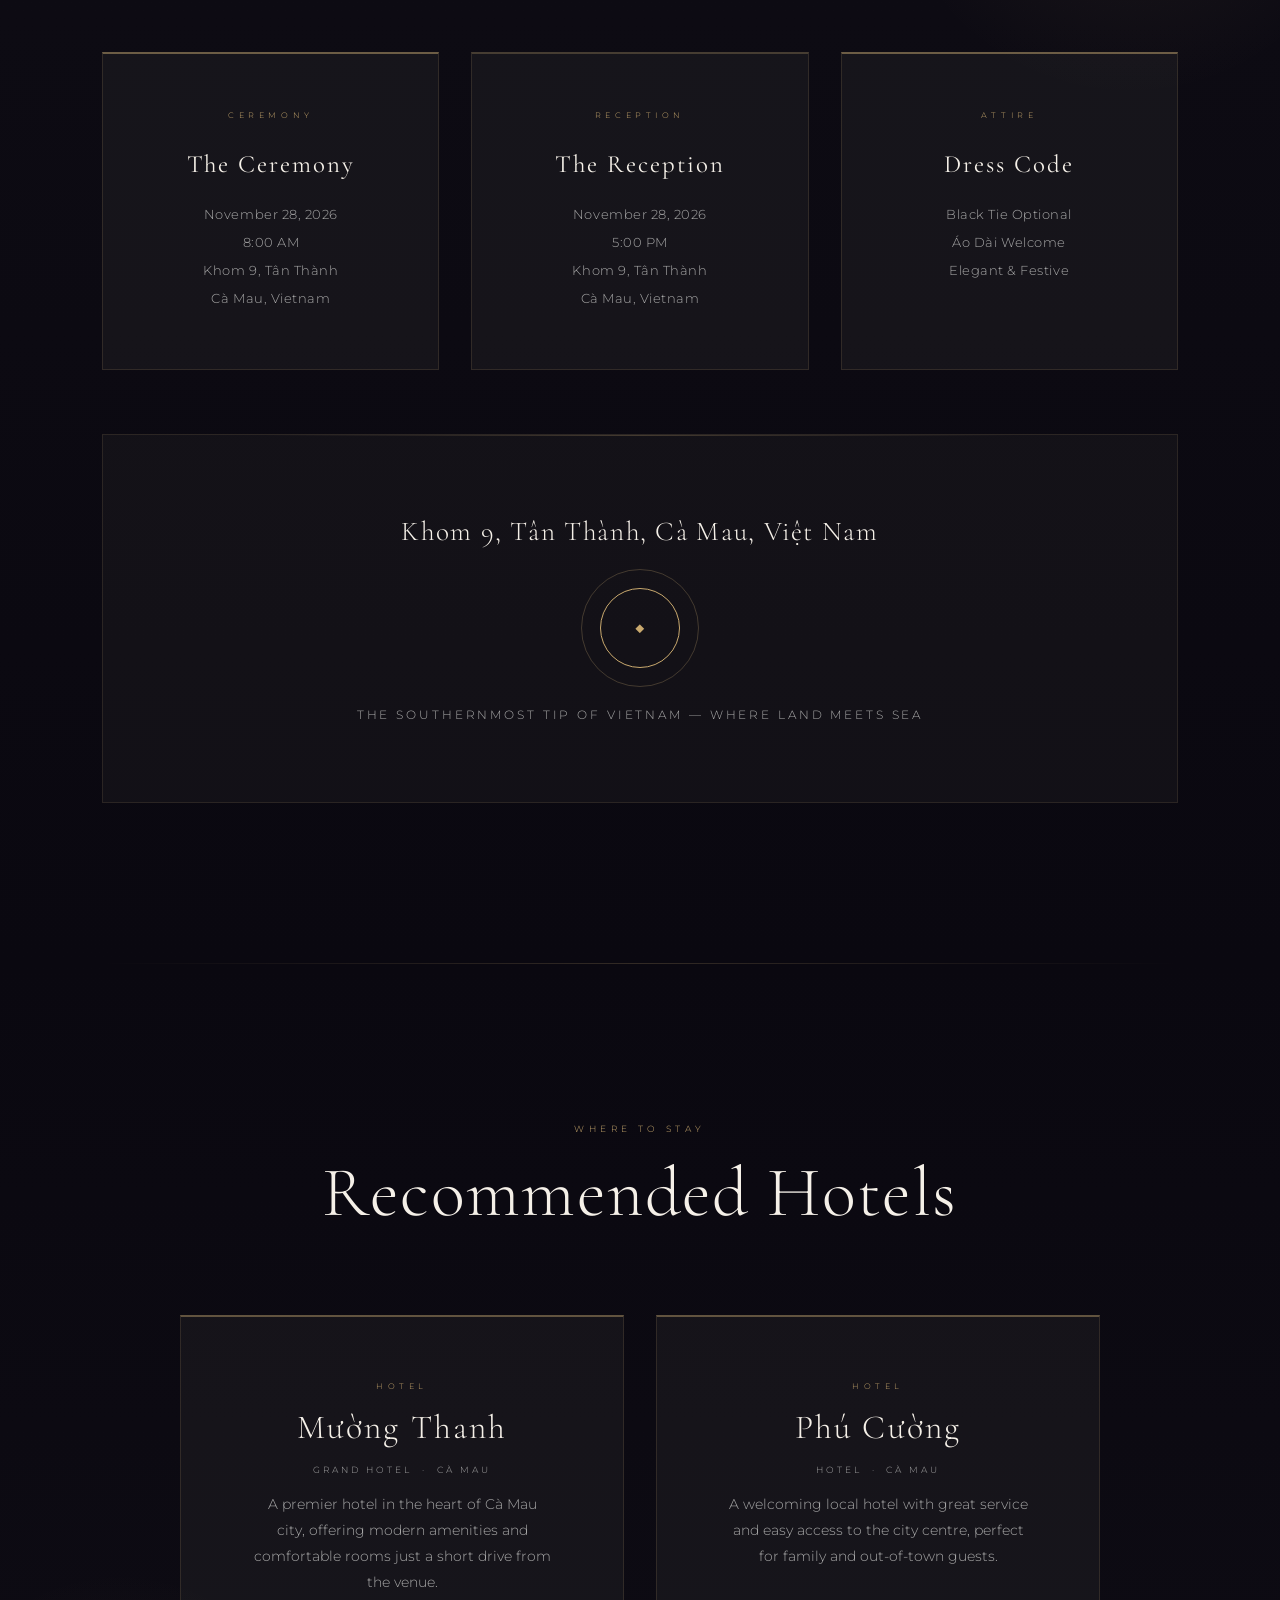
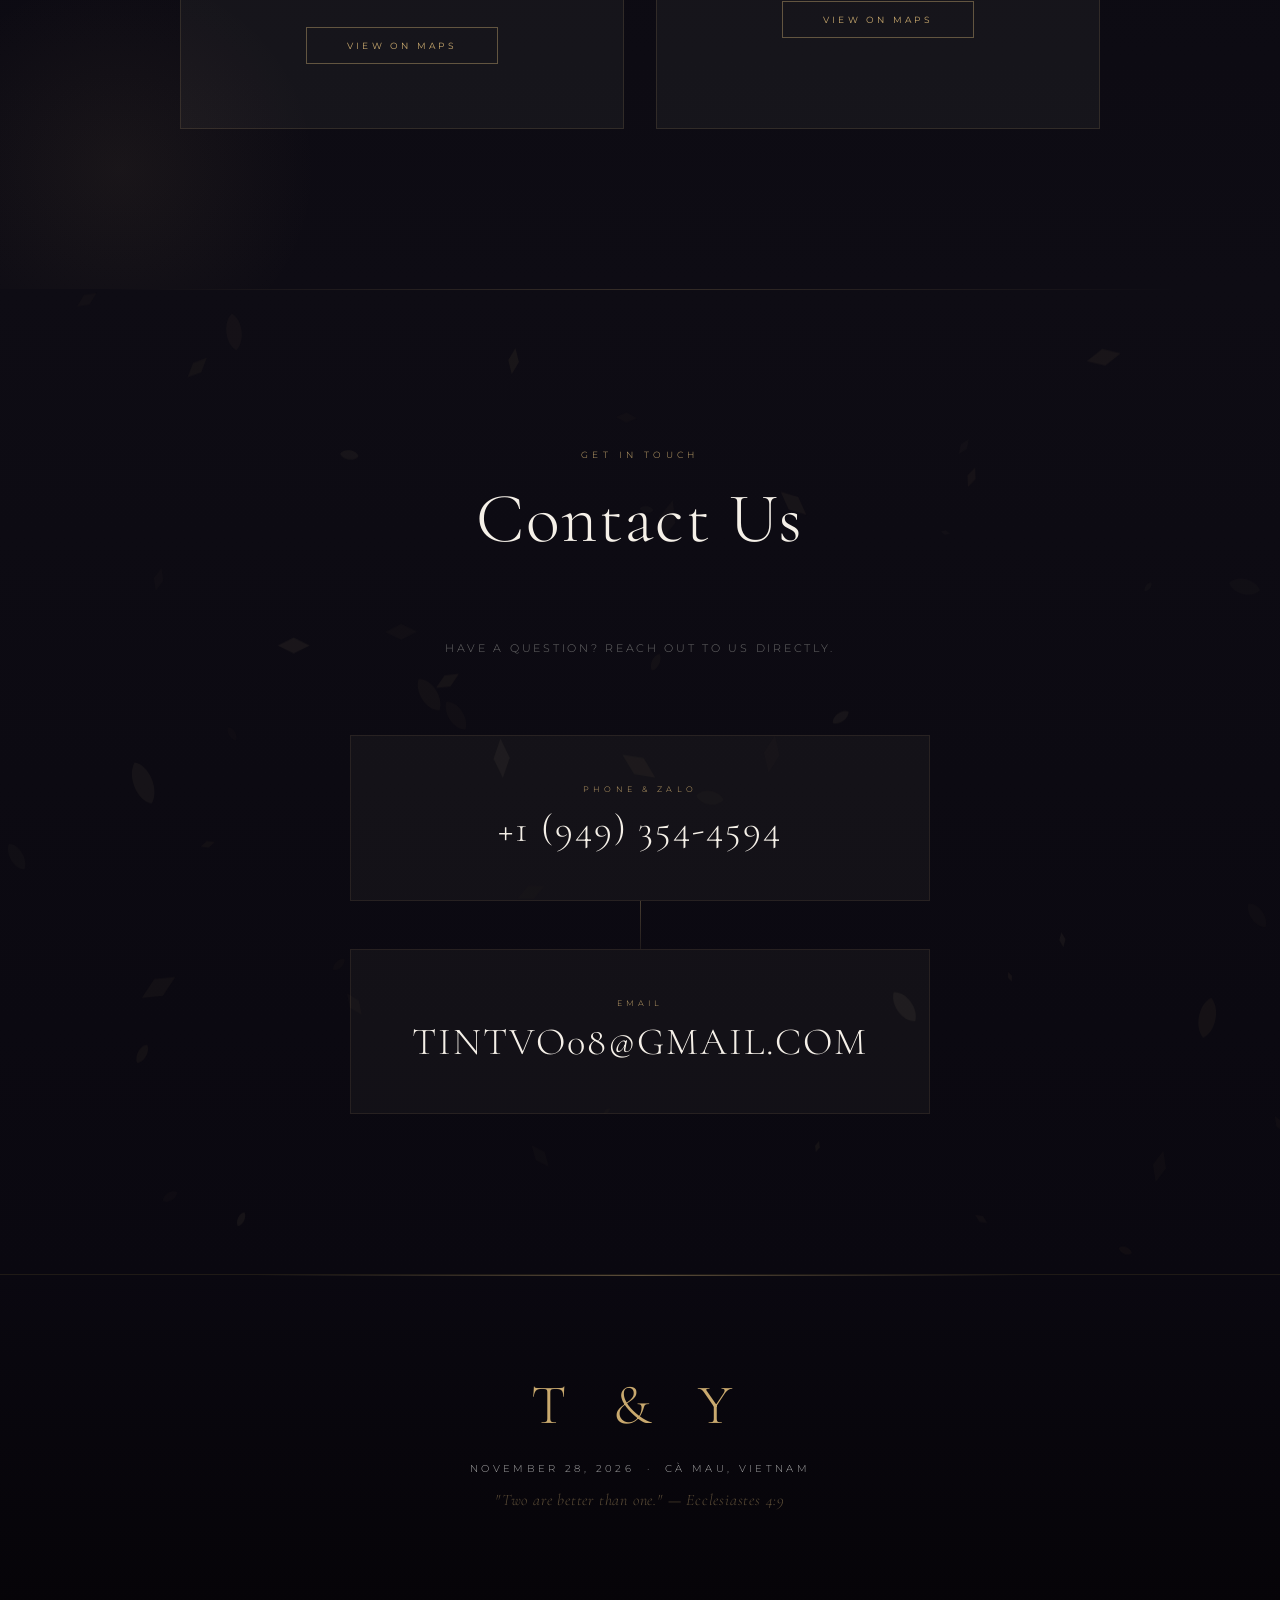
==== commit eff566d9: "Fix story images on mobile On desktop the sticky left panel shows chapter images; on mobile it was h" ====
--- a/wedding/index.html
+++ b/wedding/index.html
@@ -63,28 +63,28 @@
       <div class="scrolly-visual" id="scrolly-visual">
 
         <div class="scrolly-frame active" data-frame="0">
-          <div class="scene-bg" style="background-image:url('https://cdn.pixabay.com/photo/2019/11/04/16/01/landscape-of-ca-mau-4601457_1280.jpg'), url('https://statics.vinpearl.com/ca-mau-06_1691847649.jpg'); background-color:#0a1208; background-position:center; background-size:cover;"></div>
+          <div class="scene-bg" style="background-image:url('images/chapter1.jpg'); background-color:#0a1208; background-position:center; background-size:cover;"></div>
           <div class="scene-overlay scene-overlay--0"></div>
           <canvas class="scene-fx-canvas" data-fx="petals"></canvas>
           <div class="scene-num-bg">I</div>
         </div>
 
         <div class="scrolly-frame" data-frame="1">
-          <div class="scene-bg" style="background-image:url('https://images.unsplash.com/photo-1469371670807-013ccf25f16a?auto=format&fit=crop&w=1920&q=90'); background-color:#0a0808;"></div>
+          <div class="scene-bg" style="background-image:url('images/chapter2.jpg'); background-color:#0a0808;"></div>
           <div class="scene-overlay scene-overlay--1"></div>
           <canvas class="scene-fx-canvas" data-fx="bokeh"></canvas>
           <div class="scene-num-bg">II</div>
         </div>
 
         <div class="scrolly-frame" data-frame="2">
-          <div class="scene-bg" style="background-image:url('https://images.unsplash.com/photo-1478146059778-26028b07395a?auto=format&fit=crop&w=1920&q=90'); background-color:#060510;"></div>
+          <div class="scene-bg" style="background-image:url('images/chapter3.jpg'); background-color:#060510;"></div>
           <div class="scene-overlay scene-overlay--2"></div>
           <canvas class="scene-fx-canvas" data-fx="embers"></canvas>
           <div class="scene-num-bg">III</div>
         </div>
 
         <div class="scrolly-frame" data-frame="3">
-          <div class="scene-bg" style="background-image:url('https://images.unsplash.com/photo-1519741497674-611481863552?auto=format&fit=crop&w=1920&q=90'); background-color:#100508;"></div>
+          <div class="scene-bg" style="background-image:url('images/chapter4.jpg'); background-color:#100508;"></div>
           <div class="scene-overlay scene-overlay--3"></div>
           <canvas class="scene-fx-canvas" data-fx="confetti"></canvas>
           <div class="scene-num-bg">IV</div>
--- a/wedding/style.css
+++ b/wedding/style.css
@@ -622,7 +622,24 @@
   .scrolly-section { flex-direction: column; background: var(--black); }
   .scrolly-sticky { display: none; }
   .scrolly-steps { width: 100%; }
-  .scrolly-step { height: auto; min-height: 60vh; }
+  .scrolly-step {
+    height: auto; min-height: 100svh;
+    position: relative;
+    background-size: cover; background-position: center; background-repeat: no-repeat;
+    padding: 6rem 2rem;
+    justify-content: center;
+  }
+  .scrolly-step::before {
+    content: '';
+    position: absolute; inset: 0;
+    background: rgba(0,0,0,0.55);
+    z-index: 0;
+  }
+  .scrolly-step .step-card { position: relative; z-index: 1; max-width: 100%; }
+  .scrolly-step[data-step="0"] { background-image: url('images/chapter1.jpg'); }
+  .scrolly-step[data-step="1"] { background-image: url('images/chapter2.jpg'); }
+  .scrolly-step[data-step="2"] { background-image: url('images/chapter3.jpg'); }
+  .scrolly-step[data-step="3"] { background-image: url('images/chapter4.jpg'); }
   .details-grid { grid-template-columns: 1fr; }
   .form-row { grid-template-columns: 1fr; }
 }
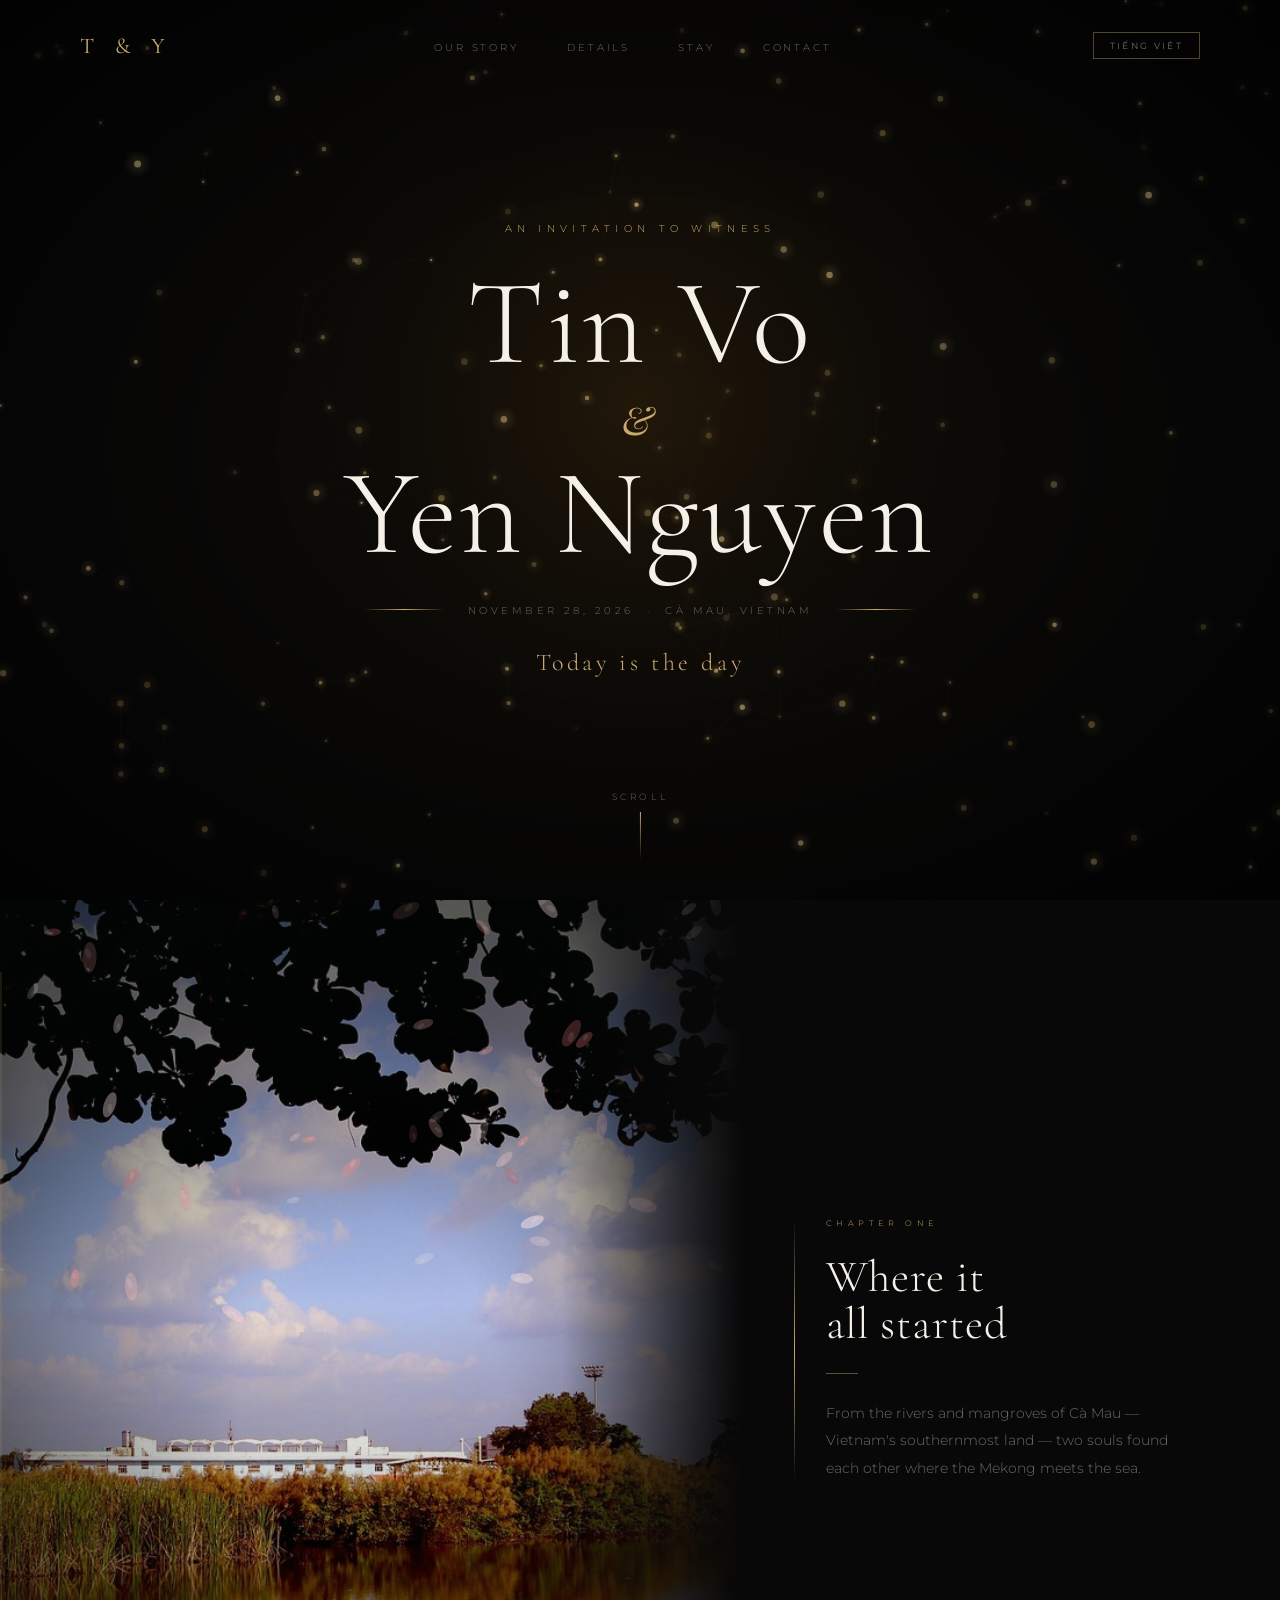
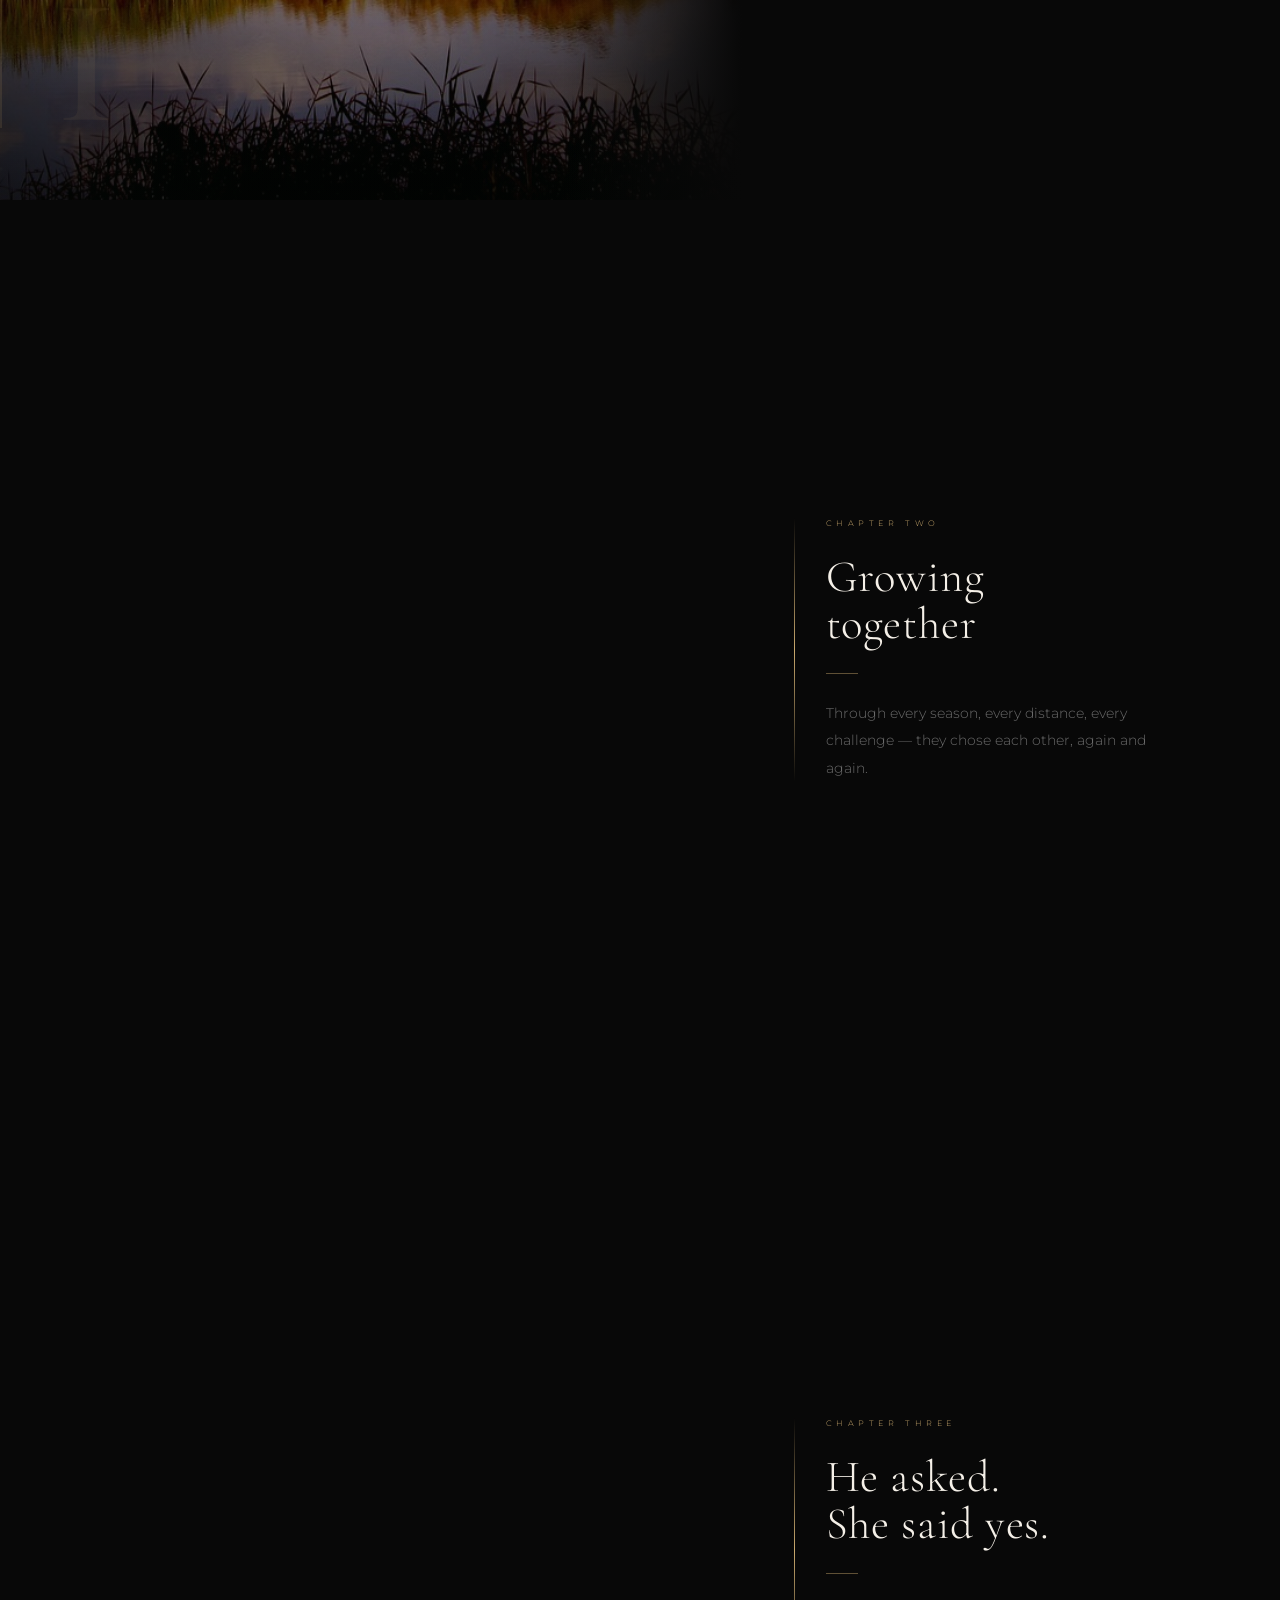
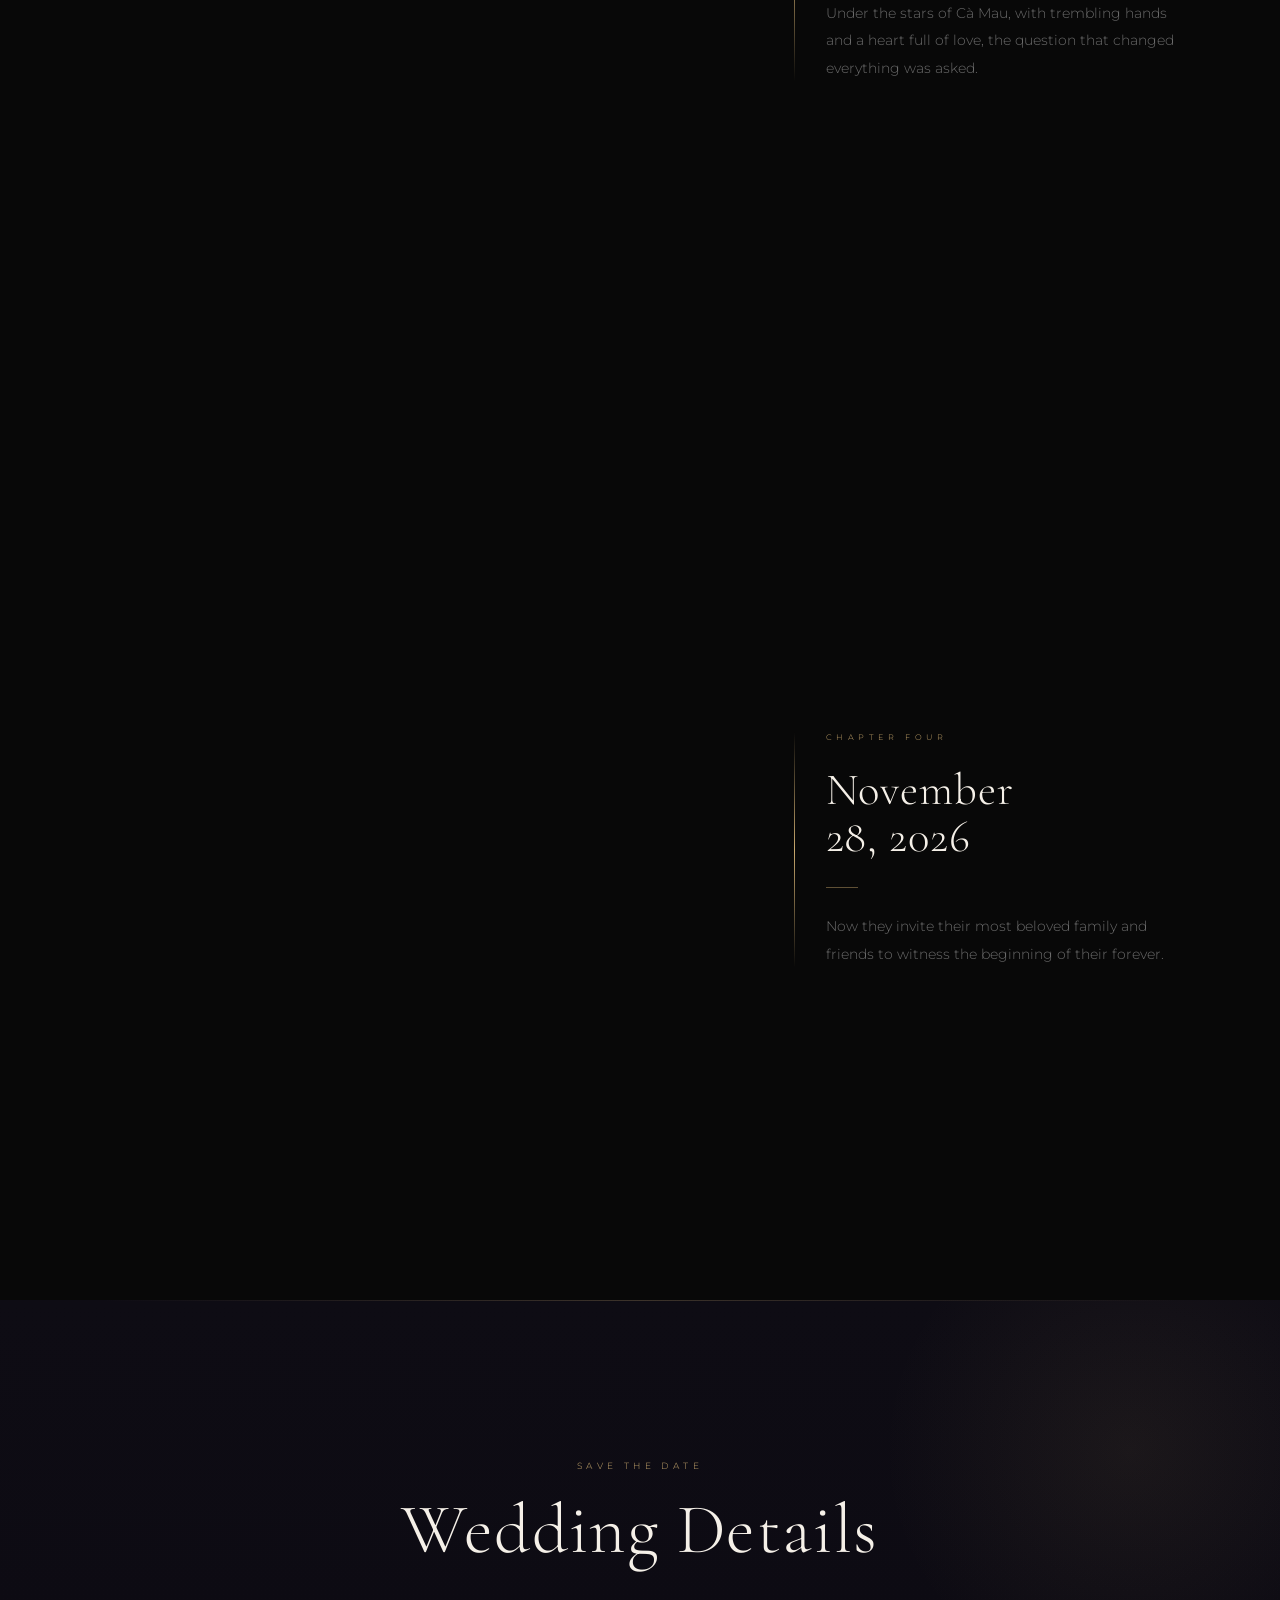
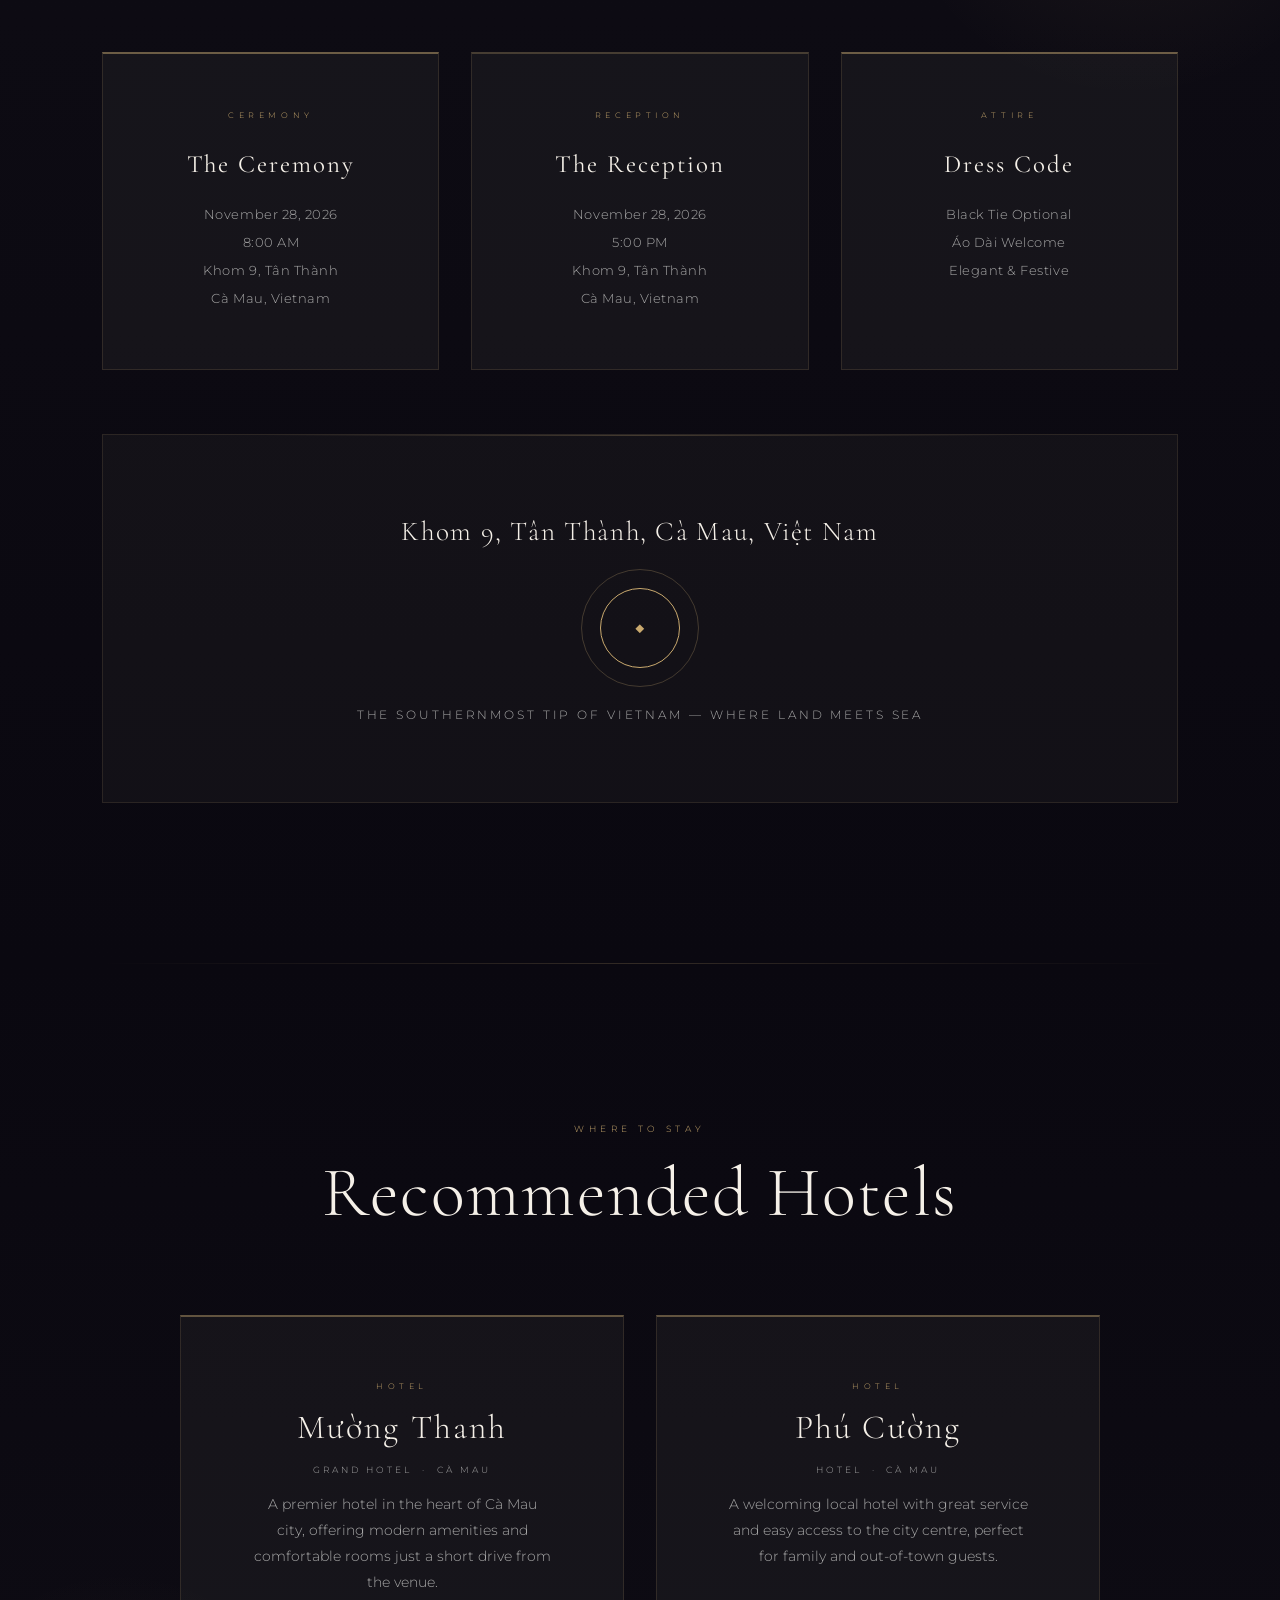
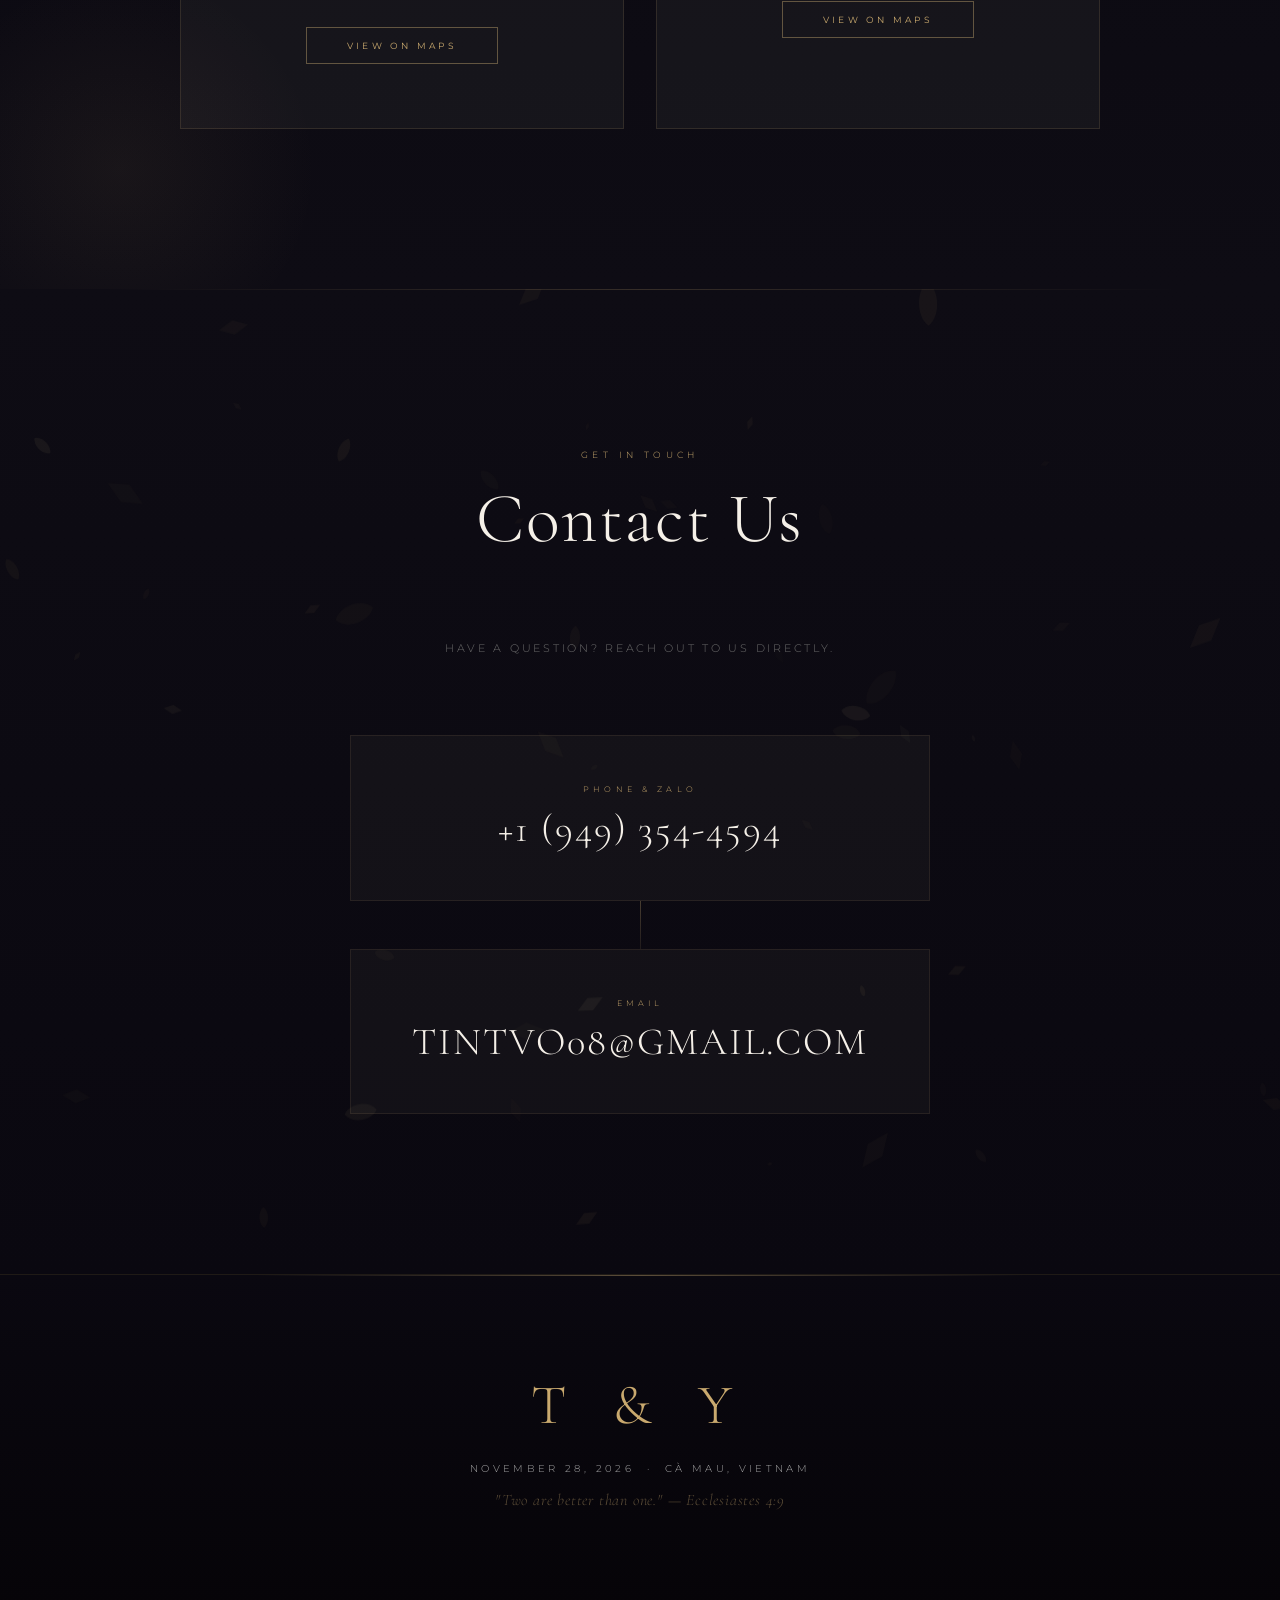
==== commit 8c0ade44: "adding language" ====
--- a/wedding/index.html
+++ b/wedding/index.html
@@ -19,18 +19,19 @@
   <nav id="nav">
     <div class="nav-logo">T &amp; Y</div>
     <ul class="nav-links">
-      <li><a href="#story">Our Story</a></li>
-      <li><a href="#details">Details</a></li>
-      <li><a href="#stay">Stay</a></li>
-      <li><a href="#rsvp">Contact</a></li>
+      <li><a href="#story" data-i18n="nav.story">Our Story</a></li>
+      <li><a href="#details" data-i18n="nav.details">Details</a></li>
+      <li><a href="#stay" data-i18n="nav.stay">Stay</a></li>
+      <li><a href="#rsvp" data-i18n="nav.contact">Contact</a></li>
     </ul>
+    <button class="lang-toggle" id="lang-toggle" aria-label="Switch language">Tiếng Việt</button>
   </nav>
 
   <!-- HERO -->
   <section id="hero">
     <canvas id="hero-canvas"></canvas>
     <div class="hero-content">
-      <p class="hero-eyebrow">An Invitation to Witness</p>
+      <p class="hero-eyebrow" data-i18n="hero.eyebrow">An Invitation to Witness</p>
       <h1 class="hero-names">
         <span class="name-tin">Tin Vo</span>
         <span class="hero-amp">&amp;</span>
@@ -38,21 +39,21 @@
       </h1>
       <div class="hero-date-wrap">
         <span class="hero-line"></span>
-        <p class="hero-date">November 28, 2026 &nbsp;·&nbsp; Cà Mau, Vietnam</p>
+        <p class="hero-date" data-i18n="hero.date">November 28, 2026 &nbsp;·&nbsp; Cà Mau, Vietnam</p>
         <span class="hero-line"></span>
       </div>
       <div class="countdown" id="countdown">
-        <div class="cd-block"><span id="cd-days">000</span><label>Days</label></div>
+        <div class="cd-block"><span id="cd-days">000</span><label data-i18n="hero.days">Days</label></div>
         <div class="cd-dot">·</div>
-        <div class="cd-block"><span id="cd-hours">00</span><label>Hours</label></div>
+        <div class="cd-block"><span id="cd-hours">00</span><label data-i18n="hero.hours">Hours</label></div>
         <div class="cd-dot">·</div>
-        <div class="cd-block"><span id="cd-mins">00</span><label>Minutes</label></div>
+        <div class="cd-block"><span id="cd-mins">00</span><label data-i18n="hero.mins">Minutes</label></div>
         <div class="cd-dot">·</div>
-        <div class="cd-block"><span id="cd-secs">00</span><label>Seconds</label></div>
+        <div class="cd-block"><span id="cd-secs">00</span><label data-i18n="hero.secs">Seconds</label></div>
       </div>
     </div>
     <div class="scroll-hint">
-      <span>Scroll</span>
+      <span data-i18n="hero.scroll">Scroll</span>
       <div class="scroll-arrow"></div>
     </div>
   </section>
@@ -98,34 +99,34 @@
     <div class="scrolly-steps">
       <div class="scrolly-step" data-step="0">
         <div class="step-card">
-          <span class="step-label">Chapter One</span>
-          <h2>Where it<br>all started</h2>
-          <div class="step-divider"></div>
-          <p>From the rivers and mangroves of Cà Mau — Vietnam's southernmost land — two souls found each other where the Mekong meets the sea.</p>
+          <span class="step-label" data-i18n="story.ch1.label">Chapter One</span>
+          <h2 data-i18n="story.ch1.title">Where it<br>all started</h2>
+          <div class="step-divider"></div>
+          <p data-i18n="story.ch1.text">From the rivers and mangroves of Cà Mau — Vietnam's southernmost land — two souls found each other where the Mekong meets the sea.</p>
         </div>
       </div>
       <div class="scrolly-step" data-step="1">
         <div class="step-card">
-          <span class="step-label">Chapter Two</span>
-          <h2>Growing<br>together</h2>
-          <div class="step-divider"></div>
-          <p>Through every season, every distance, every challenge — they chose each other, again and again.</p>
+          <span class="step-label" data-i18n="story.ch2.label">Chapter Two</span>
+          <h2 data-i18n="story.ch2.title">Growing<br>together</h2>
+          <div class="step-divider"></div>
+          <p data-i18n="story.ch2.text">Through every season, every distance, every challenge — they chose each other, again and again.</p>
         </div>
       </div>
       <div class="scrolly-step" data-step="2">
         <div class="step-card">
-          <span class="step-label">Chapter Three</span>
-          <h2>He asked.<br>She said yes.</h2>
-          <div class="step-divider"></div>
-          <p>Under the stars of Cà Mau, with trembling hands and a heart full of love, the question that changed everything was asked.</p>
+          <span class="step-label" data-i18n="story.ch3.label">Chapter Three</span>
+          <h2 data-i18n="story.ch3.title">He asked.<br>She said yes.</h2>
+          <div class="step-divider"></div>
+          <p data-i18n="story.ch3.text">Under the stars of Cà Mau, with trembling hands and a heart full of love, the question that changed everything was asked.</p>
         </div>
       </div>
       <div class="scrolly-step" data-step="3">
         <div class="step-card">
-          <span class="step-label">Chapter Four</span>
-          <h2>November<br>28, 2026</h2>
-          <div class="step-divider"></div>
-          <p>Now they invite their most beloved family and friends to witness the beginning of their forever.</p>
+          <span class="step-label" data-i18n="story.ch4.label">Chapter Four</span>
+          <h2 data-i18n="story.ch4.title">November<br>28, 2026</h2>
+          <div class="step-divider"></div>
+          <p data-i18n="story.ch4.text">Now they invite their most beloved family and friends to witness the beginning of their forever.</p>
         </div>
       </div>
     </div>
@@ -134,64 +135,64 @@
   <!-- DETAILS -->
   <section id="details" class="details-section">
     <div class="details-header">
-      <p class="section-eyebrow">Save the Date</p>
-      <h2 class="section-title">Wedding Details</h2>
+      <p class="section-eyebrow" data-i18n="details.eyebrow">Save the Date</p>
+      <h2 class="section-title" data-i18n="details.title">Wedding Details</h2>
     </div>
     <div class="details-grid">
       <div class="detail-card" data-reveal>
-        <div class="detail-icon">Ceremony</div>
-        <h3>The Ceremony</h3>
-        <p>November 28, 2026</p>
-        <p>8:00 AM</p>
-        <p>Khom 9, Tân Thành</p>
-        <p>Cà Mau, Vietnam</p>
+        <div class="detail-icon" data-i18n="details.ceremony.icon">Ceremony</div>
+        <h3 data-i18n="details.ceremony.h3">The Ceremony</h3>
+        <p data-i18n="details.ceremony.date">November 28, 2026</p>
+        <p data-i18n="details.ceremony.time">8:00 AM</p>
+        <p data-i18n="details.ceremony.addr1">Khom 9, Tân Thành</p>
+        <p data-i18n="details.ceremony.addr2">Cà Mau, Vietnam</p>
       </div>
       <div class="detail-card" data-reveal>
-        <div class="detail-icon">Reception</div>
-        <h3>The Reception</h3>
-        <p>November 28, 2026</p>
-        <p>5:00 PM</p>
-        <p>Khom 9, Tân Thành</p>
-        <p>Cà Mau, Vietnam</p>
+        <div class="detail-icon" data-i18n="details.reception.icon">Reception</div>
+        <h3 data-i18n="details.reception.h3">The Reception</h3>
+        <p data-i18n="details.reception.date">November 28, 2026</p>
+        <p data-i18n="details.reception.time">5:00 PM</p>
+        <p data-i18n="details.reception.addr1">Khom 9, Tân Thành</p>
+        <p data-i18n="details.reception.addr2">Cà Mau, Vietnam</p>
       </div>
       <div class="detail-card" data-reveal>
-        <div class="detail-icon">Attire</div>
-        <h3>Dress Code</h3>
-        <p>Black Tie Optional</p>
-        <p>Áo Dài Welcome</p>
-        <p>Elegant &amp; Festive</p>
+        <div class="detail-icon" data-i18n="details.attire.icon">Attire</div>
+        <h3 data-i18n="details.attire.h3">Dress Code</h3>
+        <p data-i18n="details.attire.p1">Black Tie Optional</p>
+        <p data-i18n="details.attire.p2">Áo Dài Welcome</p>
+        <p data-i18n="details.attire.p3">Elegant &amp; Festive</p>
       </div>
     </div>
     <div class="map-container" data-reveal>
-      <div class="map-label">Khom 9, Tân Thành, Cà Mau, Việt Nam</div>
+      <div class="map-label" data-i18n="details.map.label">Khom 9, Tân Thành, Cà Mau, Việt Nam</div>
       <div class="map-pin-wrapper">
         <div class="map-ripple"></div>
         <div class="map-pin">&#9670;</div>
       </div>
-      <p class="map-caption">The southernmost tip of Vietnam — where land meets sea</p>
+      <p class="map-caption" data-i18n="details.map.caption">The southernmost tip of Vietnam — where land meets sea</p>
     </div>
   </section>
 
   <!-- ACCOMMODATIONS -->
   <section id="stay" class="stay-section">
     <div class="stay-header">
-      <p class="section-eyebrow">Where to Stay</p>
-      <h2 class="section-title">Recommended Hotels</h2>
+      <p class="section-eyebrow" data-i18n="stay.eyebrow">Where to Stay</p>
+      <h2 class="section-title" data-i18n="stay.title">Recommended Hotels</h2>
     </div>
     <div class="stay-grid">
       <div class="stay-card" data-reveal>
         <div class="stay-icon">Hotel</div>
         <h3>Mường Thanh</h3>
-        <p class="stay-tagline">Grand Hotel &nbsp;·&nbsp; Cà Mau</p>
-        <p class="stay-desc">A premier hotel in the heart of Cà Mau city, offering modern amenities and comfortable rooms just a short drive from the venue.</p>
-        <a class="stay-btn" href="https://share.google/hdz6XP54r6I6NpYth" target="_blank" rel="noopener">View on Maps</a>
+        <p class="stay-tagline" data-i18n="stay.hotel1.tagline">Grand Hotel &nbsp;·&nbsp; Cà Mau</p>
+        <p class="stay-desc" data-i18n="stay.hotel1.desc">A premier hotel in the heart of Cà Mau city, offering modern amenities and comfortable rooms just a short drive from the venue.</p>
+        <a class="stay-btn" href="https://share.google/hdz6XP54r6I6NpYth" target="_blank" rel="noopener" data-i18n="stay.hotel1.btn">View on Maps</a>
       </div>
       <div class="stay-card" data-reveal>
         <div class="stay-icon">Hotel</div>
         <h3>Phú Cường</h3>
-        <p class="stay-tagline">Hotel &nbsp;·&nbsp; Cà Mau</p>
-        <p class="stay-desc">A welcoming local hotel with great service and easy access to the city centre, perfect for family and out-of-town guests.</p>
-        <a class="stay-btn" href="https://share.google/fudF6NAGr2ISjwDPk" target="_blank" rel="noopener">View on Maps</a>
+        <p class="stay-tagline" data-i18n="stay.hotel2.tagline">Hotel &nbsp;·&nbsp; Cà Mau</p>
+        <p class="stay-desc" data-i18n="stay.hotel2.desc">A welcoming local hotel with great service and easy access to the city centre, perfect for family and out-of-town guests.</p>
+        <a class="stay-btn" href="https://share.google/fudF6NAGr2ISjwDPk" target="_blank" rel="noopener" data-i18n="stay.hotel2.btn">View on Maps</a>
       </div>
     </div>
   </section>
@@ -202,17 +203,17 @@
       <canvas id="rsvp-canvas"></canvas>
     </div>
     <div class="contact-content">
-      <p class="section-eyebrow">Get in Touch</p>
-      <h2 class="section-title">Contact Us</h2>
-      <p class="contact-subtitle">Have a question? Reach out to us directly.</p>
+      <p class="section-eyebrow" data-i18n="contact.eyebrow">Get in Touch</p>
+      <h2 class="section-title" data-i18n="contact.title">Contact Us</h2>
+      <p class="contact-subtitle" data-i18n="contact.subtitle">Have a question? Reach out to us directly.</p>
       <div class="contact-items">
         <a class="contact-item" href="tel:+19493544594">
-          <span class="contact-item-label">Phone &amp; Zalo</span>
+          <span class="contact-item-label" data-i18n="contact.phone.label">Phone &amp; Zalo</span>
           <span class="contact-item-value">+1 (949) 354-4594</span>
         </a>
         <div class="contact-divider"></div>
         <a class="contact-item" href="mailto:tintvo08@gmail.com">
-          <span class="contact-item-label">Email</span>
+          <span class="contact-item-label" data-i18n="contact.email.label">Email</span>
           <span class="contact-item-value">tintvo08@gmail.com</span>
         </a>
       </div>
@@ -222,8 +223,8 @@
   <!-- FOOTER -->
   <footer>
     <div class="footer-monogram">T &amp; Y</div>
-    <p class="footer-date">November 28, 2026 &nbsp;·&nbsp; Cà Mau, Vietnam</p>
-    <p class="footer-quote">"Two are better than one." — Ecclesiastes 4:9</p>
+    <p class="footer-date" data-i18n="footer.date">November 28, 2026 &nbsp;·&nbsp; Cà Mau, Vietnam</p>
+    <p class="footer-quote" data-i18n="footer.quote">"Two are better than one." — Ecclesiastes 4:9</p>
   </footer>
 
   <script src="script.js"></script>
--- a/wedding/style.css
+++ b/wedding/style.css
@@ -103,6 +103,24 @@
 .nav-links a:hover { color: var(--ivory); }
 .nav-links a:hover::after { transform: scaleX(1); }
 
+.lang-toggle {
+  background: transparent;
+  border: 1px solid rgba(201,169,110,0.4);
+  color: var(--ash);
+  font-family: var(--ff-sans);
+  font-size: .58rem; font-weight: 400;
+  letter-spacing: .25em; text-transform: uppercase;
+  padding: .45rem 1rem;
+  cursor: pointer;
+  transition: color .3s, border-color .3s, background .3s;
+  flex-shrink: 0;
+}
+.lang-toggle:hover {
+  color: var(--ivory);
+  border-color: var(--champagne);
+  background: rgba(201,169,110,0.08);
+}
+
 /* ─────────────── HERO ─────────────── */
 #hero {
   position: relative;
@@ -625,21 +643,29 @@
   .scrolly-step {
     height: auto; min-height: 100svh;
     position: relative;
-    background-size: cover; background-position: center; background-repeat: no-repeat;
+    background-size: cover !important; background-position: center !important; background-repeat: no-repeat !important;
     padding: 6rem 2rem;
     justify-content: center;
   }
   .scrolly-step::before {
     content: '';
     position: absolute; inset: 0;
-    background: rgba(0,0,0,0.55);
+    background: rgba(0,0,0,0.65);
     z-index: 0;
   }
-  .scrolly-step .step-card { position: relative; z-index: 1; max-width: 100%; }
-  .scrolly-step[data-step="0"] { background-image: url('images/chapter1.jpg'); }
-  .scrolly-step[data-step="1"] { background-image: url('images/chapter2.jpg'); }
-  .scrolly-step[data-step="2"] { background-image: url('images/chapter3.jpg'); }
-  .scrolly-step[data-step="3"] { background-image: url('images/chapter4.jpg'); }
+  .scrolly-step .step-card {
+    position: relative; z-index: 1; max-width: 100%;
+  }
+  .scrolly-step .step-card p {
+    color: rgba(255,255,255,0.88);
+  }
+  .scrolly-step .step-card h2 {
+    text-shadow: 0 1px 8px rgba(0,0,0,0.5);
+  }
+  .scrolly-step[data-step="0"] { background-image: url('images/chapter1.jpg') !important; }
+  .scrolly-step[data-step="1"] { background-image: url('images/chapter2.jpg') !important; }
+  .scrolly-step[data-step="2"] { background-image: url('images/chapter3.jpg') !important; }
+  .scrolly-step[data-step="3"] { background-image: url('images/chapter4.jpg') !important; }
   .details-grid { grid-template-columns: 1fr; }
   .form-row { grid-template-columns: 1fr; }
 }
@@ -648,6 +674,7 @@
   .countdown { gap: 1rem; }
   .cd-dot { font-size: 1rem; }
   #nav .nav-links { display: none; }
+  .lang-toggle { display: block; }
   body { cursor: auto; }
   .cursor-dot, .cursor-ring { display: none; }
 }
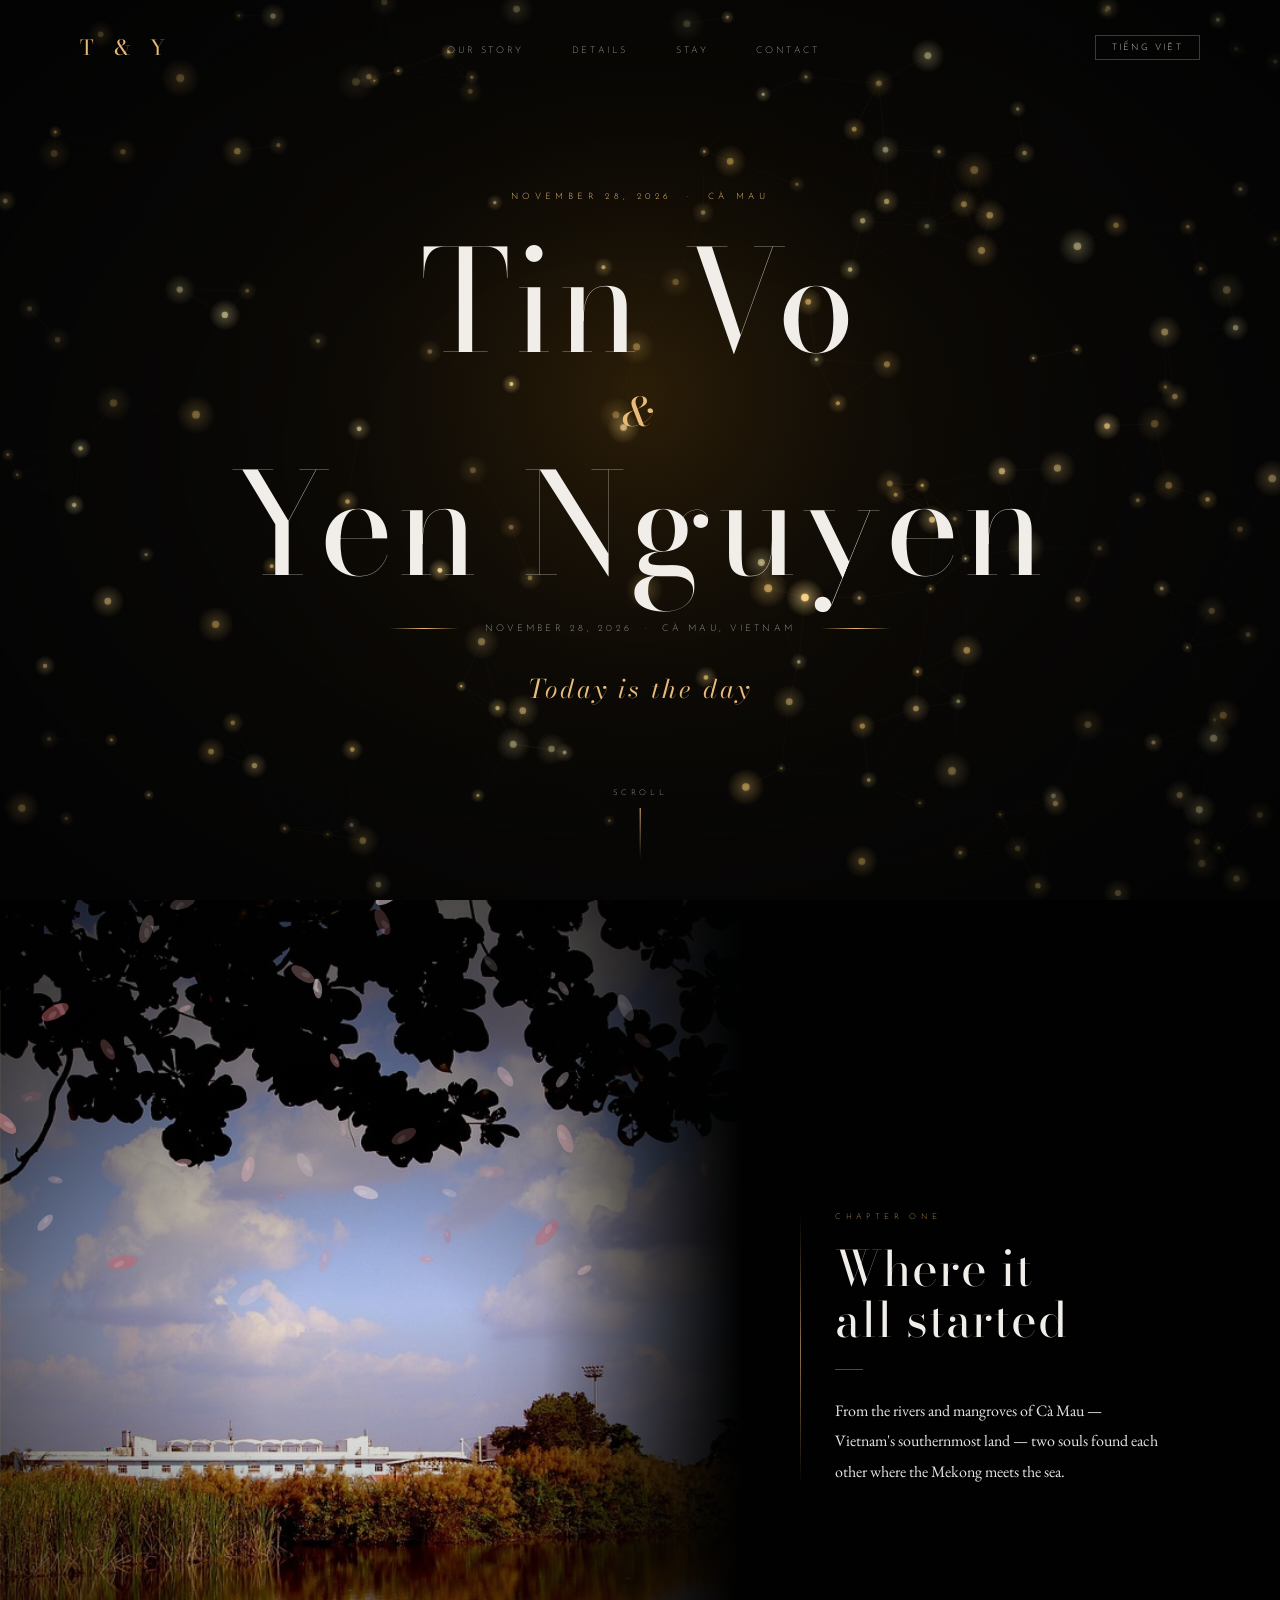
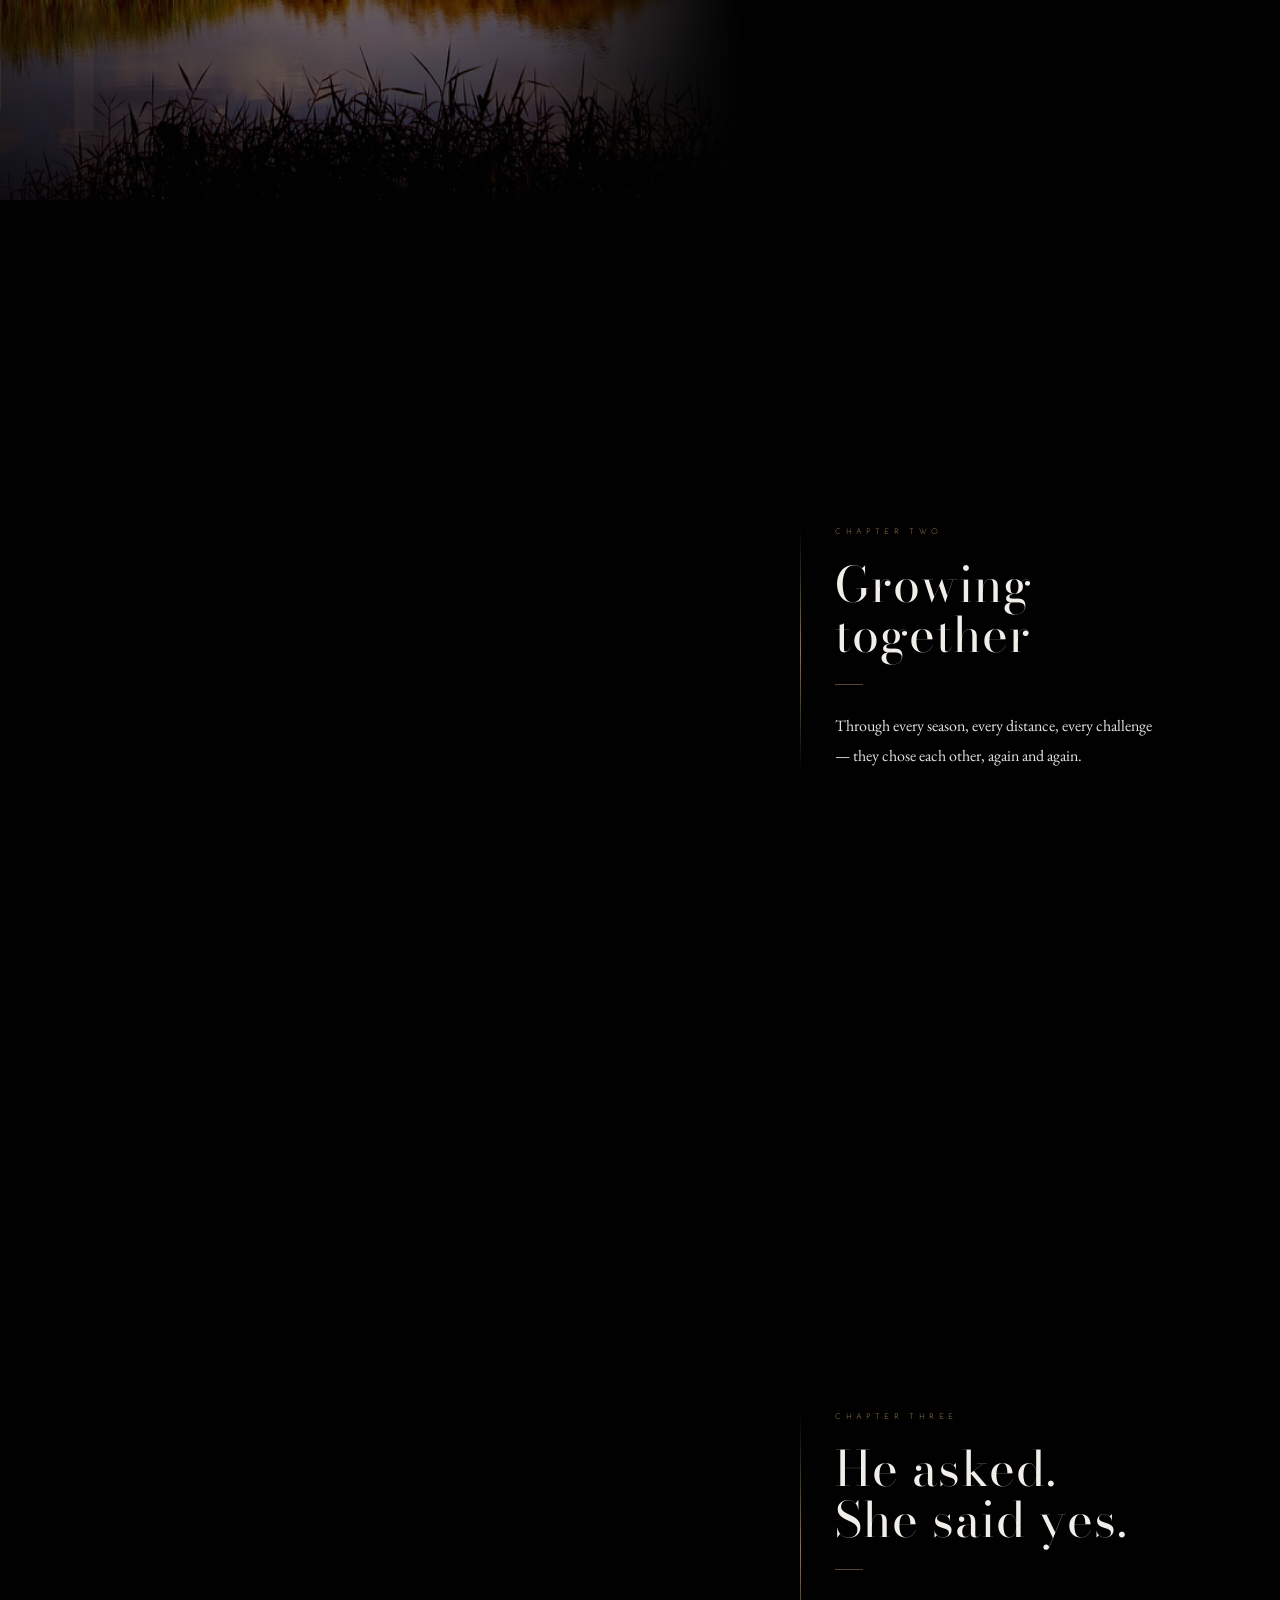
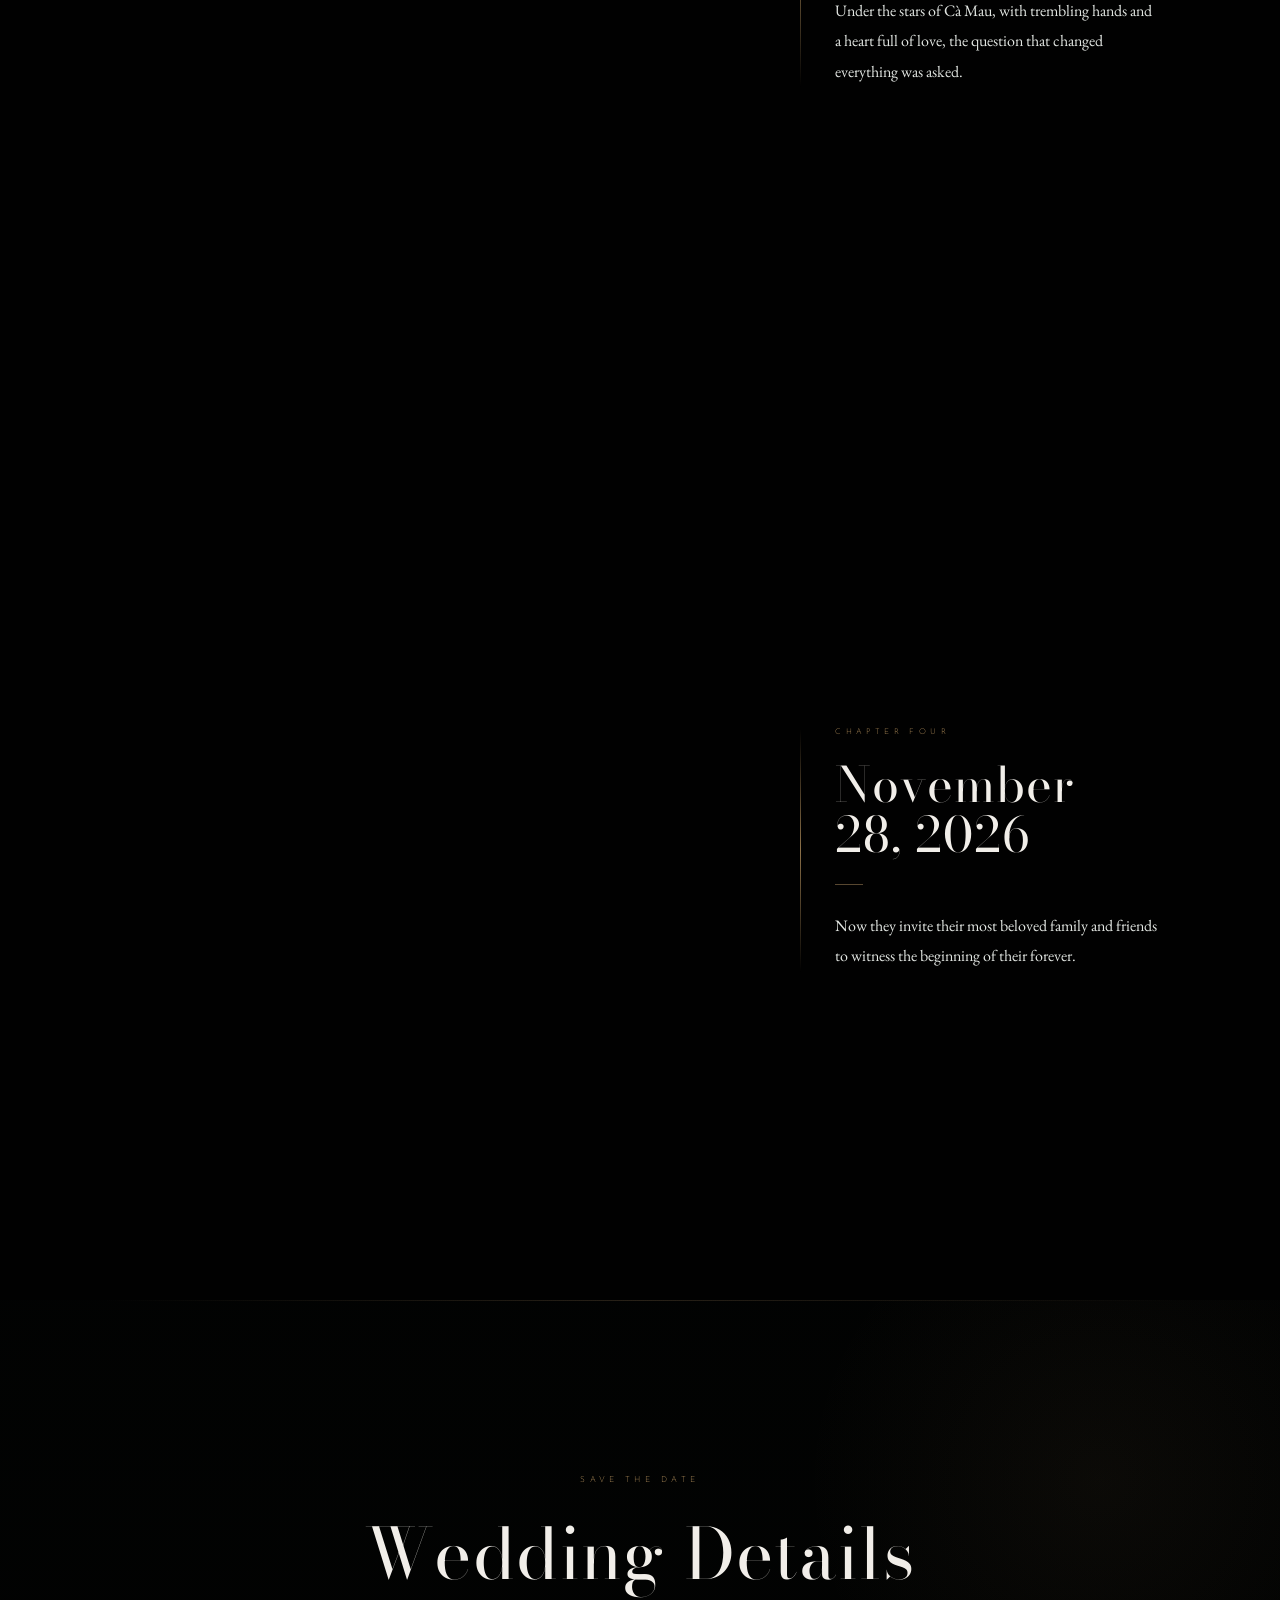
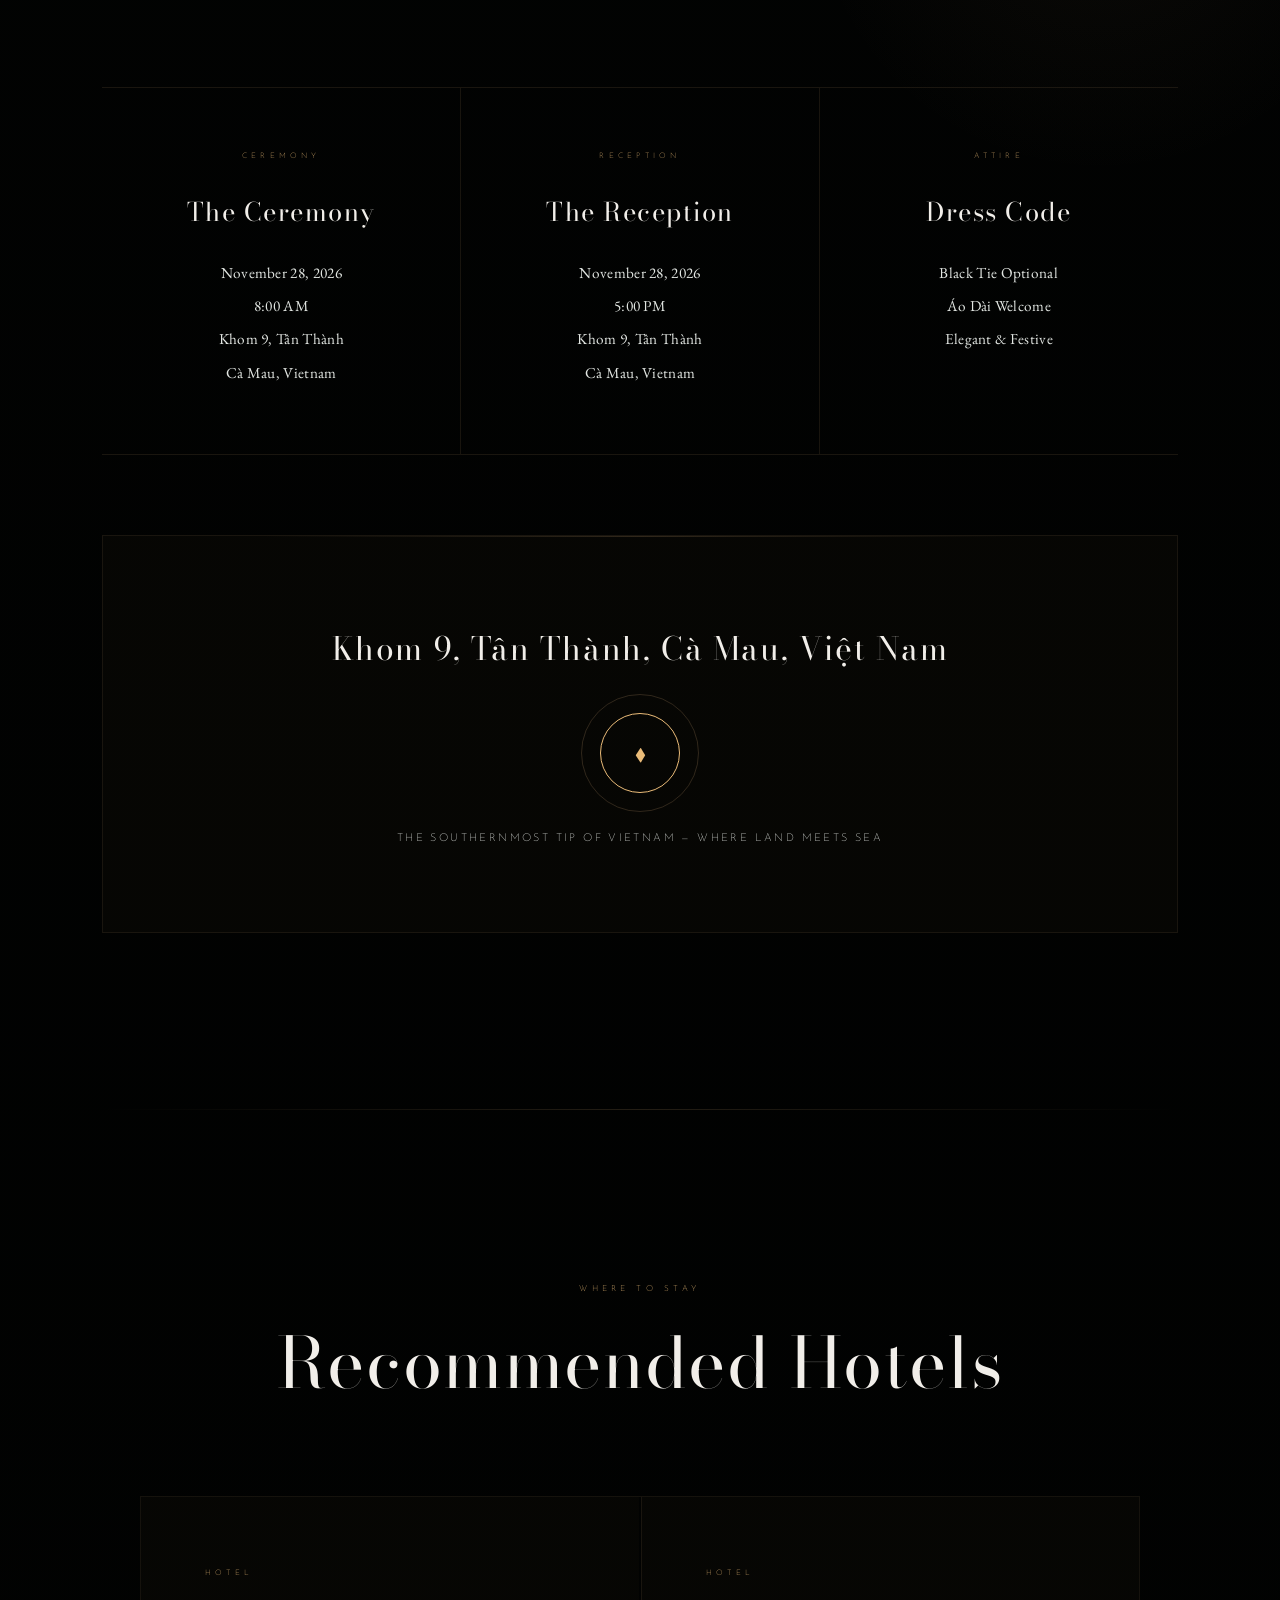
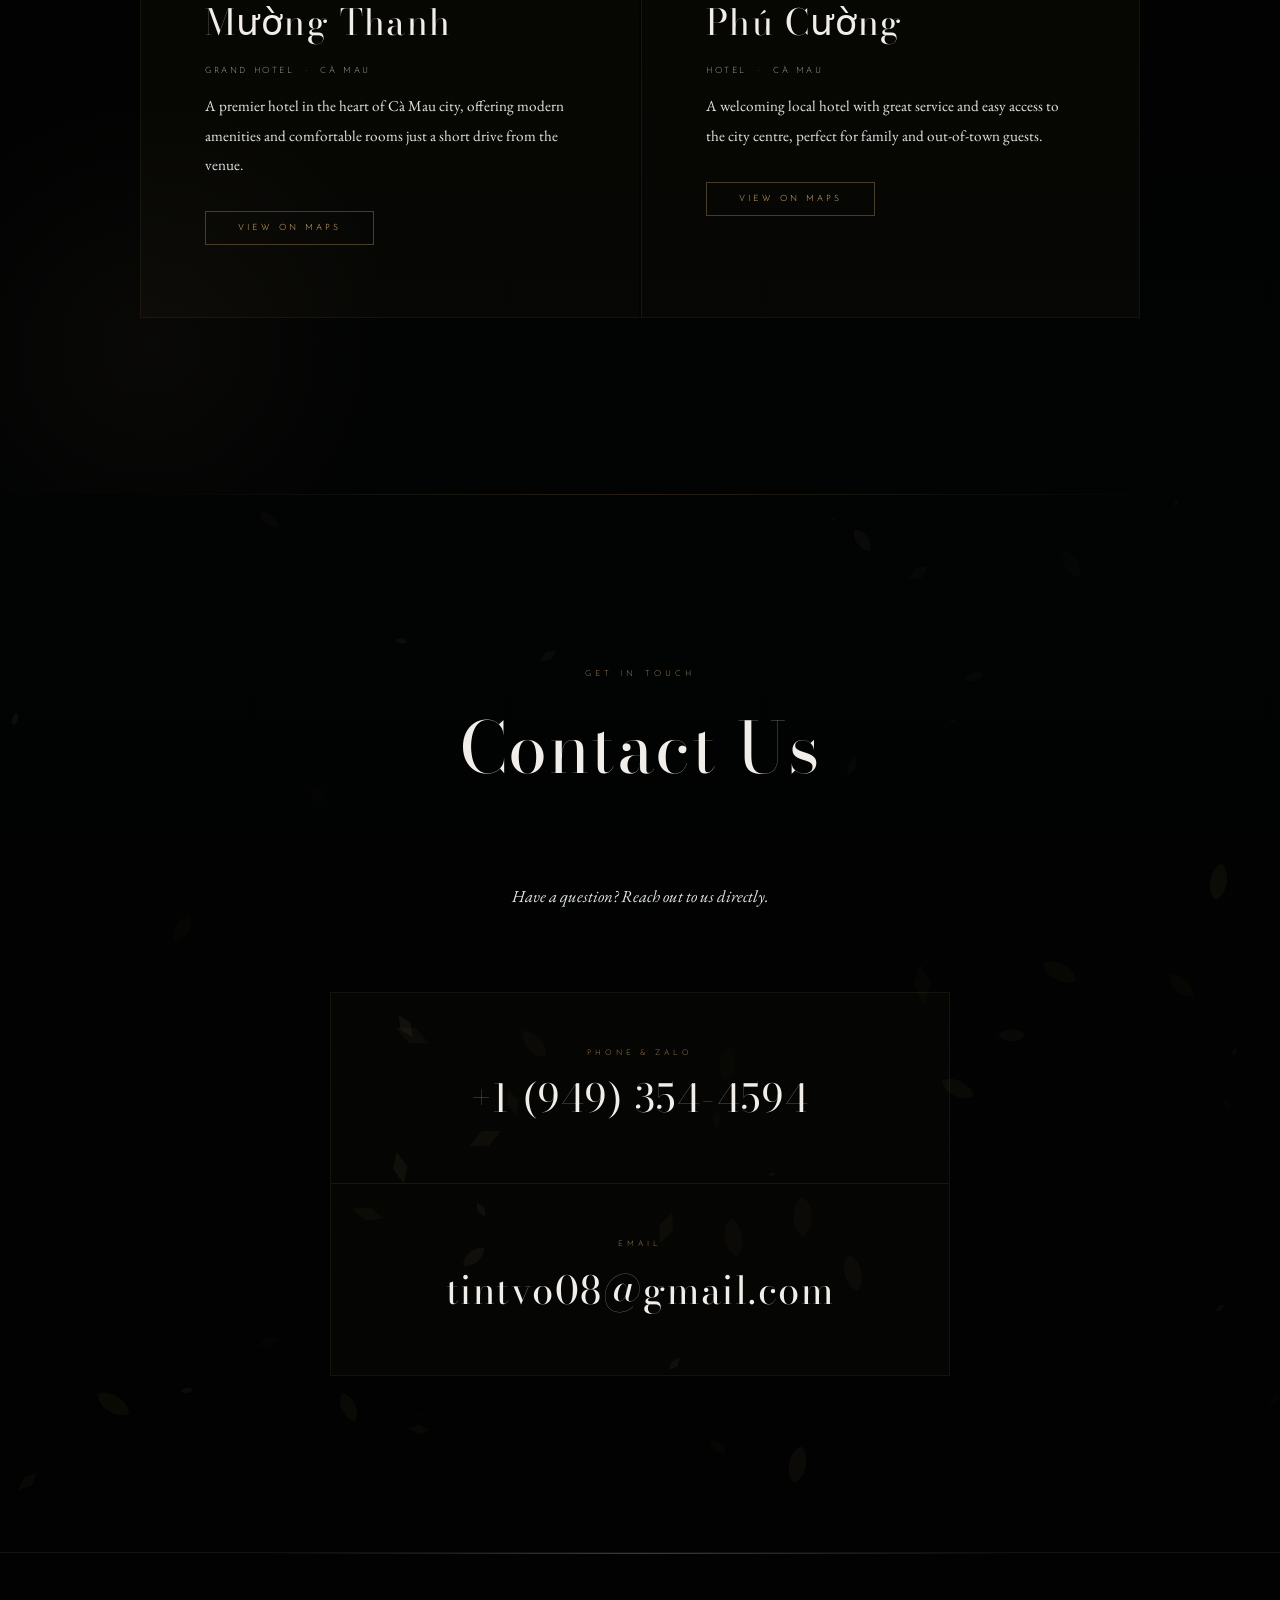
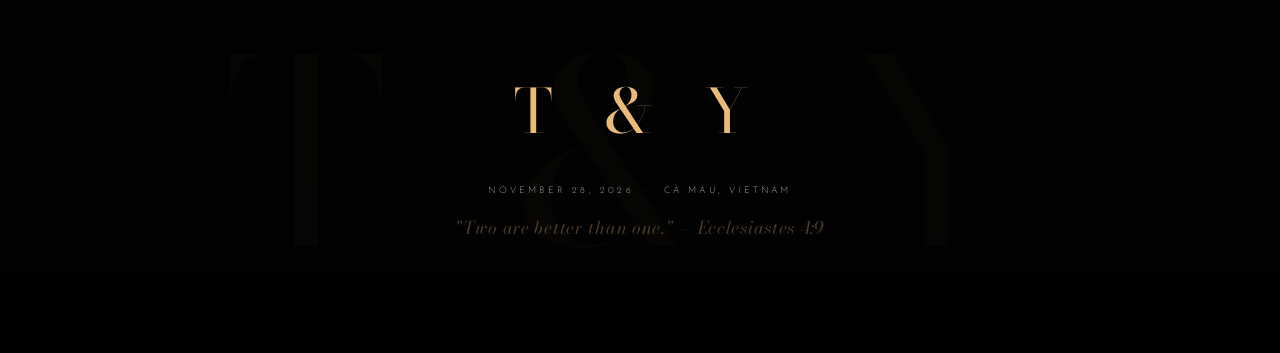
==== commit 6550c31c: "updating website" ====
--- a/wedding/index.html
+++ b/wedding/index.html
@@ -6,10 +6,25 @@
   <title>Tin Vo & Yen Nguyen — November 28, 2026</title>
   <link rel="preconnect" href="https://fonts.googleapis.com" />
   <link rel="preconnect" href="https://fonts.gstatic.com" crossorigin />
-  <link href="https://fonts.googleapis.com/css2?family=Cormorant+Garamond:ital,wght@0,300;0,400;0,600;1,300;1,400&family=Montserrat:wght@200;300;400&family=Playfair+Display:ital,wght@0,400;1,400&display=swap" rel="stylesheet" />
+  <link href="https://fonts.googleapis.com/css2?family=Bodoni+Moda:ital,opsz,wght@0,6..96,300;0,6..96,400;0,6..96,500;1,6..96,300;1,6..96,400&family=EB+Garamond:ital,wght@0,300;0,400;1,300;1,400&family=Josefin+Sans:wght@100;200;300;400&display=swap" rel="stylesheet" />
   <link rel="stylesheet" href="style.css" />
 </head>
 <body>
+
+  <!-- CINEMATIC INTRO -->
+  <div class="intro-overlay" id="intro-overlay">
+    <div class="intro-inner">
+      <div class="intro-line intro-line--top"></div>
+      <p class="intro-place">Cà Mau · Vietnam · 2026</p>
+      <div class="intro-names-wrap">
+        <span class="intro-name" id="intro-tin">Tin</span>
+        <span class="intro-amp">&amp;</span>
+        <span class="intro-name" id="intro-yen">Yen</span>
+      </div>
+      <div class="intro-line intro-line--bot"></div>
+      <p class="intro-date">November 28</p>
+    </div>
+  </div>
 
   <!-- CUSTOM CURSOR -->
   <div class="cursor-dot" id="cursor-dot"></div>
@@ -31,7 +46,7 @@
   <section id="hero">
     <canvas id="hero-canvas"></canvas>
     <div class="hero-content">
-      <p class="hero-eyebrow" data-i18n="hero.eyebrow">An Invitation to Witness</p>
+      <p class="hero-eyebrow" data-i18n="hero.eyebrow">November 28, 2026 &nbsp;·&nbsp; Cà Mau</p>
       <h1 class="hero-names">
         <span class="name-tin">Tin Vo</span>
         <span class="hero-amp">&amp;</span>
@@ -147,6 +162,7 @@
         <p data-i18n="details.ceremony.addr1">Khom 9, Tân Thành</p>
         <p data-i18n="details.ceremony.addr2">Cà Mau, Vietnam</p>
       </div>
+      <div class="details-divider" aria-hidden="true"></div>
       <div class="detail-card" data-reveal>
         <div class="detail-icon" data-i18n="details.reception.icon">Reception</div>
         <h3 data-i18n="details.reception.h3">The Reception</h3>
@@ -155,6 +171,7 @@
         <p data-i18n="details.reception.addr1">Khom 9, Tân Thành</p>
         <p data-i18n="details.reception.addr2">Cà Mau, Vietnam</p>
       </div>
+      <div class="details-divider" aria-hidden="true"></div>
       <div class="detail-card" data-reveal>
         <div class="detail-icon" data-i18n="details.attire.icon">Attire</div>
         <h3 data-i18n="details.attire.h3">Dress Code</h3>
--- a/wedding/style.css
+++ b/wedding/style.css
@@ -1,63 +1,133 @@
 /* ── Reset & Base ── */
 *, *::before, *::after { box-sizing: border-box; margin: 0; padding: 0; }
 
-@import url('https://fonts.googleapis.com/css2?family=Cormorant+Garamond:ital,wght@0,300;0,400;0,600;1,300;1,400&family=Montserrat:wght@200;300;400&family=Playfair+Display:ital,wght@0,400;1,400&display=swap');
-
 :root {
-  --black:     #080808;
-  --obsidian:  #0e0e0e;
-  --charcoal:  #141414;
-  --carbon:    #1c1c1c;
-  --graphite:  #2a2a2a;
-  --smoke:     #3d3d3d;
-  --ash:       #6b6b6b;
-  --silver:    #a8a8a8;
-  --ivory:     #f5f0e8;
-  --cream:     #ede8dc;
-  --champagne: #c9a96e;
-  --gold:      #b8902a;
-  --gold-lt:   #e8c87a;
-  --gold-dim:  #7a5c1e;
-  --white:     #ffffff;
-  --emerald:   #0d4a3a;
-  --ruby:      #3a0d1a;
-  --ff-serif:  'Cormorant Garamond', Georgia, serif;
-  --ff-display:'Playfair Display', Georgia, serif;
-  --ff-sans:   'Montserrat', sans-serif;
+  /* Tonal base — near-black with faint warm-green tint toward Ca Mau mangroves */
+  --black:      oklch(7% 0.006 160);
+  --obsidian:   oklch(9% 0.005 160);
+  --charcoal:   oklch(12% 0.006 160);
+  --carbon:     oklch(15% 0.007 155);
+  --graphite:   oklch(22% 0.008 150);
+  --smoke:      oklch(30% 0.006 155);
+  --ash:        oklch(82% 0.008 150);
+  --silver:     oklch(92% 0.006 150);
+  --mist:       oklch(96% 0.005 155);
+  --ivory:      oklch(95% 0.008 80);
+  --cream:      oklch(91% 0.01 80);
+
+  /* Gold family — warm amber, the candlelight on water */
+  --champagne:  oklch(82% 0.1 76);
+  --gold:       oklch(72% 0.12 70);
+  --gold-lt:    oklch(90% 0.09 78);
+  --gold-dim:   oklch(45% 0.08 70);
+  --gold-glow:  oklch(55% 0.09 68);
+
+  /* Accent deep tones */
+  --emerald:    oklch(28% 0.06 160);
+  --ruby:       oklch(22% 0.07 15);
+
+  /* Typography */
+  --ff-display: 'Bodoni Moda', Georgia, serif;
+  --ff-serif:   'EB Garamond', Georgia, serif;
+  --ff-sans:    'Josefin Sans', sans-serif;
+
+  /* Motion */
+  --ease-out-expo: cubic-bezier(0.16, 1, 0.3, 1);
+  --ease-out-quart: cubic-bezier(0.25, 1, 0.5, 1);
 }
 
 html { scroll-behavior: smooth; font-size: 16px; }
 body {
   background: var(--black);
   color: var(--ivory);
-  font-family: var(--ff-sans);
+  font-family: var(--ff-serif);
   font-weight: 300;
   overflow-x: hidden;
   cursor: none;
-}
-
-/* Custom cursor */
+  -webkit-font-smoothing: antialiased;
+}
+
+/* ─────────────── INTRO OVERLAY ─────────────── */
+.intro-overlay {
+  position: fixed; inset: 0; z-index: 9000;
+  background: var(--black);
+  display: flex; align-items: center; justify-content: center;
+  pointer-events: none;
+  transition: opacity 0.9s var(--ease-out-expo), clip-path 1.1s var(--ease-out-expo);
+}
+.intro-overlay.done {
+  opacity: 0;
+  pointer-events: none;
+}
+.intro-inner {
+  text-align: center;
+  display: flex; flex-direction: column; align-items: center; gap: 1.4rem;
+}
+.intro-line {
+  width: 0; height: 1px;
+  background: var(--champagne);
+  opacity: 0;
+  transition: width 0.9s var(--ease-out-expo), opacity 0.5s ease;
+}
+.intro-line.show { width: 180px; opacity: 0.5; }
+.intro-place {
+  font-family: var(--ff-sans);
+  font-size: 0.55rem; letter-spacing: 0.5em; text-transform: uppercase;
+  color: var(--champagne); opacity: 0;
+  transition: opacity 0.7s ease;
+}
+.intro-place.show { opacity: 0.8; }
+.intro-names-wrap {
+  display: flex; align-items: center; gap: 1.2rem;
+}
+.intro-name {
+  font-family: var(--ff-display);
+  font-size: clamp(4.5rem, 12vw, 9rem);
+  font-weight: 300; letter-spacing: 0.04em;
+  color: var(--ivory);
+  opacity: 0;
+  transform: translateY(24px);
+  transition: opacity 0.9s var(--ease-out-expo), transform 0.9s var(--ease-out-expo);
+}
+.intro-name.show { opacity: 1; transform: translateY(0); }
+.intro-amp {
+  font-family: var(--ff-display);
+  font-size: clamp(1.8rem, 4vw, 3.5rem);
+  font-style: italic; font-weight: 300;
+  color: var(--champagne);
+  opacity: 0;
+  transition: opacity 0.7s ease 0.3s;
+}
+.intro-amp.show { opacity: 1; }
+.intro-date {
+  font-family: var(--ff-sans);
+  font-size: 0.55rem; letter-spacing: 0.5em; text-transform: uppercase;
+  color: var(--ash); opacity: 0;
+  transition: opacity 0.7s ease;
+}
+.intro-date.show { opacity: 0.7; }
+
+/* ─────────────── CUSTOM CURSOR ─────────────── */
 .cursor-dot {
   position: fixed; top: 0; left: 0; z-index: 9999;
-  width: 6px; height: 6px;
+  width: 5px; height: 5px;
   background: var(--champagne);
   border-radius: 50%;
   pointer-events: none;
   transform: translate(-50%,-50%);
-  transition: transform 0.1s, opacity 0.3s;
-  mix-blend-mode: difference;
+  transition: transform 0.08s, opacity 0.3s;
 }
 .cursor-ring {
   position: fixed; top: 0; left: 0; z-index: 9998;
-  width: 32px; height: 32px;
-  border: 1px solid rgba(201,169,110,0.5);
+  width: 30px; height: 30px;
+  border: 1px solid oklch(72% 0.08 72 / 0.45);
   border-radius: 50%;
   pointer-events: none;
   transform: translate(-50%,-50%);
   transition: transform 0.18s ease, width 0.3s, height 0.3s, border-color 0.3s;
 }
 
-::-webkit-scrollbar { width: 3px; }
+::-webkit-scrollbar { width: 2px; }
 ::-webkit-scrollbar-track { background: var(--black); }
 ::-webkit-scrollbar-thumb { background: var(--gold-dim); border-radius: 2px; }
 
@@ -70,27 +140,29 @@
   align-items: center;
   justify-content: space-between;
   padding: 2rem 5rem;
-  transition: background .5s, padding .4s, border-color .5s;
+  transition: background 0.5s, padding 0.4s, border-color 0.5s;
   border-bottom: 1px solid transparent;
 }
 #nav.scrolled {
-  background: rgba(8,8,8,0.92);
+  background: oklch(7% 0.006 160 / 0.92);
   backdrop-filter: blur(24px) saturate(1.2);
   -webkit-backdrop-filter: blur(24px) saturate(1.2);
   padding: 1.2rem 5rem;
-  border-bottom-color: rgba(201,169,110,0.12);
+  border-bottom-color: oklch(72% 0.08 72 / 0.1);
 }
 .nav-logo {
-  font-family: var(--ff-serif);
-  font-size: 1.4rem; font-weight: 400;
-  color: var(--champagne); letter-spacing: .35em;
+  font-family: var(--ff-display);
+  font-size: 1.3rem; font-weight: 400;
+  color: var(--champagne); letter-spacing: 0.35em;
 }
 .nav-links { list-style: none; display: flex; gap: 3rem; }
 .nav-links a {
   text-decoration: none;
   color: var(--ash);
-  font-size: .6rem; letter-spacing: .3em; text-transform: uppercase;
-  transition: color .3s;
+  font-family: var(--ff-sans);
+  font-size: 0.58rem; letter-spacing: 0.28em; text-transform: uppercase;
+  font-weight: 200;
+  transition: color 0.3s;
   position: relative;
 }
 .nav-links a::after {
@@ -98,27 +170,27 @@
   position: absolute; bottom: -4px; left: 0; right: 0;
   height: 1px; background: var(--champagne);
   transform: scaleX(0); transform-origin: left;
-  transition: transform .4s cubic-bezier(.4,0,.2,1);
+  transition: transform 0.4s var(--ease-out-quart);
 }
 .nav-links a:hover { color: var(--ivory); }
 .nav-links a:hover::after { transform: scaleX(1); }
 
 .lang-toggle {
   background: transparent;
-  border: 1px solid rgba(201,169,110,0.4);
+  border: 1px solid oklch(72% 0.08 72 / 0.35);
   color: var(--ash);
   font-family: var(--ff-sans);
-  font-size: .58rem; font-weight: 400;
-  letter-spacing: .25em; text-transform: uppercase;
-  padding: .45rem 1rem;
+  font-size: 0.56rem; font-weight: 300;
+  letter-spacing: 0.25em; text-transform: uppercase;
+  padding: 0.45rem 1rem;
   cursor: pointer;
-  transition: color .3s, border-color .3s, background .3s;
+  transition: color 0.3s, border-color 0.3s, background 0.3s;
   flex-shrink: 0;
 }
 .lang-toggle:hover {
   color: var(--ivory);
   border-color: var(--champagne);
-  background: rgba(201,169,110,0.08);
+  background: oklch(72% 0.08 72 / 0.08);
 }
 
 /* ─────────────── HERO ─────────────── */
@@ -133,73 +205,80 @@
   position: absolute; inset: 0;
   width: 100%; height: 100%; z-index: 0;
 }
-/* Subtle vignette */
 #hero::after {
   content: '';
   position: absolute; inset: 0; z-index: 1;
-  background: radial-gradient(ellipse at center, transparent 40%, rgba(0,0,0,0.7) 100%);
+  background: radial-gradient(ellipse at center, transparent 30%, oklch(7% 0.006 160 / 0.75) 100%);
   pointer-events: none;
 }
 .hero-content {
   position: relative; z-index: 2;
   text-align: center;
-  display: flex; flex-direction: column; align-items: center; gap: 2rem;
+  display: flex; flex-direction: column; align-items: center; gap: 2.2rem;
 }
 .hero-eyebrow {
-  font-size: .6rem; letter-spacing: .55em; text-transform: uppercase;
+  font-family: var(--ff-sans);
+  font-size: 0.55rem; letter-spacing: 0.5em; text-transform: uppercase;
   color: var(--champagne);
-  opacity: 0; animation: fadeUp 1.2s .4s forwards;
+  opacity: 0; animation: fadeUp 1.2s 0.4s var(--ease-out-expo) forwards;
 }
 .hero-names {
-  font-family: var(--ff-serif); font-weight: 300;
-  font-size: clamp(4rem, 9.5vw, 9rem); line-height: .95;
-  display: flex; flex-direction: column; align-items: center; gap: .05em;
+  font-family: var(--ff-display);
+  font-weight: 300;
+  font-size: clamp(5rem, 11vw, 10rem); line-height: 0.92;
+  display: flex; flex-direction: column; align-items: center; gap: 0.08em;
   color: var(--ivory);
-  opacity: 0; animation: fadeUp 1.2s .7s forwards;
-  letter-spacing: .02em;
+  opacity: 0; animation: fadeUp 1.2s 0.7s var(--ease-out-expo) forwards;
+  letter-spacing: 0.03em;
 }
 .name-tin, .name-yen { display: block; }
 .hero-amp {
-  font-size: .32em; color: var(--champagne);
-  font-style: italic; line-height: 1.6;
-  letter-spacing: .1em;
-  font-family: var(--ff-display);
+  font-size: 0.28em; color: var(--champagne);
+  font-style: italic; line-height: 1.8;
+  letter-spacing: 0.12em;
 }
 .hero-date-wrap {
-  display: flex; align-items: center; gap: 1.5rem;
-  opacity: 0; animation: fadeUp 1.2s 1s forwards;
+  display: flex; align-items: center; gap: 1.6rem;
+  opacity: 0; animation: fadeUp 1.2s 1s var(--ease-out-expo) forwards;
 }
 .hero-line {
-  display: block; width: 80px; height: 1px;
+  display: block; width: 70px; height: 1px;
   background: linear-gradient(90deg, transparent, var(--champagne), transparent);
 }
 .hero-date {
-  font-size: .62rem; letter-spacing: .35em; text-transform: uppercase;
-  color: var(--ash);
+  font-family: var(--ff-sans);
+  font-size: 0.58rem; letter-spacing: 0.35em; text-transform: uppercase;
+  color: var(--ash); font-weight: 200;
 }
 .countdown {
-  display: flex; align-items: center; gap: 1.8rem;
-  opacity: 0; animation: fadeUp 1.2s 1.3s forwards;
+  display: flex; align-items: center; gap: 2rem;
+  opacity: 0; animation: fadeUp 1.2s 1.3s var(--ease-out-expo) forwards;
 }
 .cd-block { display: flex; flex-direction: column; align-items: center; }
 .cd-block span {
-  font-family: var(--ff-serif); font-size: clamp(2.2rem,4.5vw,3.8rem); font-weight: 300;
+  font-family: var(--ff-display);
+  font-size: clamp(2.4rem, 5vw, 4.2rem); font-weight: 300;
   color: var(--ivory); min-width: 3ch; text-align: center;
-  text-shadow: 0 0 40px rgba(201,169,110,0.3);
+  text-shadow: 0 0 50px oklch(72% 0.08 72 / 0.3);
+  letter-spacing: 0.04em;
 }
 .cd-block label {
-  font-size: .5rem; letter-spacing: .3em; text-transform: uppercase;
-  color: var(--champagne); margin-top: .4rem; opacity: .7;
-}
-.cd-dot { font-size: 1.5rem; color: var(--champagne); opacity: .3; line-height: 1; padding-bottom: 1.4rem; }
+  font-family: var(--ff-sans);
+  font-size: 0.46rem; letter-spacing: 0.35em; text-transform: uppercase;
+  color: var(--champagne); margin-top: 0.5rem; opacity: 1; font-weight: 300;
+}
+.cd-dot { font-size: 1.2rem; color: var(--champagne); opacity: 0.7; line-height: 1; padding-bottom: 1.6rem; }
 .scroll-hint {
   position: absolute; bottom: 2.5rem; left: 50%; transform: translateX(-50%);
-  z-index: 2; display: flex; flex-direction: column; align-items: center; gap: .6rem;
-  opacity: 0; animation: fadeIn 1.2s 2.2s forwards;
-}
-.scroll-hint span { font-size: .55rem; letter-spacing: .4em; text-transform: uppercase; color: var(--ash); }
+  z-index: 2; display: flex; flex-direction: column; align-items: center; gap: 0.7rem;
+  opacity: 0; animation: fadeIn 1.2s 2.4s ease forwards;
+}
+.scroll-hint span {
+  font-family: var(--ff-sans);
+  font-size: 0.5rem; letter-spacing: 0.45em; text-transform: uppercase; color: var(--ash); font-weight: 200;
+}
 .scroll-arrow {
-  width: 1px; height: 48px;
+  width: 1px; height: 52px;
   background: linear-gradient(to bottom, var(--champagne), transparent);
   animation: scrollPulse 2.5s ease-in-out infinite;
 }
@@ -225,96 +304,89 @@
 .scrolly-frame {
   position: absolute; inset: 0;
   opacity: 0;
-  transition: opacity 1s cubic-bezier(.4,0,.2,1);
+  transition: opacity 1.2s var(--ease-out-quart);
 }
 .scrolly-frame.active { opacity: 1; }
 
-/* Photo background with Ken Burns zoom */
 .scene-bg {
   position: absolute; inset: -5%;
   background-size: cover;
   background-position: center;
-  transform: scale(1.08);
-  transition: transform 8s ease-out;
+  transform: scale(1.1);
+  transition: transform 9s ease-out;
 }
 .scrolly-frame.active .scene-bg {
-  transform: scale(1);
-}
-
-/* Per-scene colour grade overlays */
-.scene-overlay {
-  position: absolute; inset: 0;
-}
-/* Ch I — Cà Mau landscape: cool-green tinted vignette, moody */
+  transform: scale(1.0);
+}
+
+.scene-overlay { position: absolute; inset: 0; }
+
 .scene-overlay--0 {
   background:
-    radial-gradient(ellipse at 50% 55%, rgba(0,0,0,0) 25%, rgba(2,6,4,0.68) 100%),
-    linear-gradient(180deg, rgba(4,8,4,0.4) 0%, rgba(0,0,0,0) 45%, rgba(2,5,2,0.5) 100%);
-}
-/* Ch II — reception hall: warm amber grade */
+    radial-gradient(ellipse at 50% 55%, transparent 20%, oklch(7% 0.006 160 / 0.72) 100%),
+    linear-gradient(180deg, oklch(7% 0.006 160 / 0.42) 0%, transparent 45%, oklch(7% 0.006 160 / 0.52) 100%);
+}
 .scene-overlay--1 {
   background:
-    radial-gradient(ellipse at 50% 50%, rgba(0,0,0,0) 25%, rgba(4,2,0,0.6) 100%),
-    linear-gradient(160deg, rgba(20,10,0,0.35) 0%, rgba(0,0,0,0) 50%, rgba(15,8,0,0.4) 100%);
-}
-/* Ch III — floral arch: soft cool-dark edges */
+    radial-gradient(ellipse at 50% 50%, transparent 22%, oklch(7% 0.006 160 / 0.62) 100%),
+    linear-gradient(160deg, oklch(12% 0.007 70 / 0.3) 0%, transparent 50%, oklch(10% 0.005 70 / 0.38) 100%);
+}
 .scene-overlay--2 {
   background:
-    radial-gradient(ellipse at 50% 45%, rgba(0,0,0,0) 30%, rgba(2,2,8,0.65) 100%),
-    linear-gradient(180deg, rgba(5,3,10,0.4) 0%, rgba(0,0,0,0) 40%, rgba(4,2,8,0.5) 100%);
-}
-/* Ch IV — ceremony: golden warm overlay */
+    radial-gradient(ellipse at 50% 45%, transparent 28%, oklch(7% 0.006 160 / 0.68) 100%),
+    linear-gradient(180deg, oklch(7% 0.006 160 / 0.42) 0%, transparent 40%, oklch(7% 0.006 160 / 0.5) 100%);
+}
 .scene-overlay--3 {
   background:
-    radial-gradient(ellipse at 50% 50%, rgba(0,0,0,0) 30%, rgba(6,2,0,0.6) 100%),
-    linear-gradient(135deg, rgba(15,6,0,0.35) 0%, rgba(0,0,0,0) 50%, rgba(10,4,0,0.45) 100%);
-}
-
-/* FX canvas sits above the photo and overlay, below the numeral */
+    radial-gradient(ellipse at 50% 50%, transparent 28%, oklch(7% 0.006 160 / 0.62) 100%),
+    linear-gradient(135deg, oklch(10% 0.007 68 / 0.32) 0%, transparent 50%, oklch(8% 0.006 68 / 0.42) 100%);
+}
+
 .scene-fx-canvas {
   position: absolute; inset: 0; z-index: 3;
   width: 100%; height: 100%;
   pointer-events: none;
 }
-/* Right-edge fade so text side has clean edge */
+
+/* Right-edge fade */
 .scrolly-sticky::after {
   content: '';
   position: absolute; top: 0; right: 0; bottom: 0;
-  width: 180px; z-index: 5;
+  width: 200px; z-index: 5;
   background: linear-gradient(to right, transparent, var(--black));
   pointer-events: none;
 }
 
-/* Giant faint chapter numeral on photo */
+/* Giant faint chapter numeral */
 .scene-num-bg {
   position: absolute; inset: 0; z-index: 4;
   display: flex; align-items: flex-end; justify-content: flex-start;
-  padding: 3rem 3.5rem;
-  font-family: var(--ff-serif); font-weight: 600;
-  font-size: clamp(7rem, 14vw, 16rem); line-height: 1;
-  color: rgba(201,169,110,0.07);
-  letter-spacing: .05em;
+  padding: 2.5rem 3rem;
+  font-family: var(--ff-display); font-weight: 300;
+  font-size: clamp(8rem, 16vw, 18rem); line-height: 1;
+  color: oklch(72% 0.08 72 / 0.06);
+  letter-spacing: 0.04em;
   pointer-events: none;
   user-select: none;
 }
 
 /* Vertical gold progress bar */
 .story-progress {
-  position: absolute; left: 0; top: 8vh; bottom: 8vh;
-  width: 2px; z-index: 20;
-  background: rgba(201,169,110,0.12);
+  position: absolute; left: 0; top: 10vh; bottom: 10vh;
+  width: 1px; z-index: 20;
+  background: oklch(72% 0.08 72 / 0.1);
 }
 .story-progress-fill {
   width: 100%; height: 0%;
-  background: linear-gradient(to bottom, var(--champagne), var(--gold-lt));
-  transition: height .1s linear;
-}
-
-/* ── Steps (right column) ── */
+  background: var(--champagne);
+  transition: height 0.1s linear;
+}
+
+/* ── Story steps ── */
 .scrolly-steps {
   width: 42%;
   display: flex; flex-direction: column;
-  padding: 0 5vw 0 4vw;
+  padding: 0 5vw 0 4.5vw;
 }
 .scrolly-step {
   height: 100vh;
@@ -322,44 +394,47 @@
   padding: 4rem 0;
 }
 .step-card {
-  max-width: 380px;
+  max-width: 360px;
   position: relative;
-  padding-left: 2rem;
-}
-/* Gold left rule */
+  padding-left: 2.2rem;
+}
 .step-card::before {
   content: '';
   position: absolute; left: 0; top: 0; bottom: 0;
   width: 1px;
   background: linear-gradient(to bottom, transparent, var(--champagne), transparent);
+  opacity: 0.6;
 }
 .step-label {
   display: block;
-  font-size: .52rem; letter-spacing: .55em; text-transform: uppercase;
-  color: var(--champagne); margin-bottom: 1.6rem;
+  font-family: var(--ff-sans);
+  font-size: 0.5rem; letter-spacing: 0.55em; text-transform: uppercase;
+  color: var(--champagne); margin-bottom: 1.4rem;
   opacity: 0; transform: translateY(12px);
-  transition: opacity .7s .1s, transform .7s .1s;
+  transition: opacity 0.7s 0.1s, transform 0.7s 0.1s;
+  font-weight: 200;
 }
 .step-card h2 {
-  font-family: var(--ff-serif); font-size: clamp(2.4rem, 3.5vw, 3.8rem); font-weight: 300;
-  line-height: 1.05; margin-bottom: 0;
-  color: var(--ivory); letter-spacing: .02em;
-  opacity: 0; transform: translateY(16px);
-  transition: opacity .7s .2s, transform .7s .2s;
+  font-family: var(--ff-display);
+  font-size: clamp(2.6rem, 3.8vw, 4.2rem); font-weight: 300;
+  line-height: 1.03; margin-bottom: 0;
+  color: var(--ivory); letter-spacing: 0.02em;
+  opacity: 0; transform: translateY(18px);
+  transition: opacity 0.8s 0.2s var(--ease-out-expo), transform 0.8s 0.2s var(--ease-out-expo);
 }
 .step-divider {
-  width: 32px; height: 1px;
-  background: rgba(201,169,110,0.45);
+  width: 28px; height: 1px;
+  background: oklch(72% 0.08 72 / 0.45);
   margin: 1.6rem 0;
   opacity: 0; transform: scaleX(0); transform-origin: left;
-  transition: opacity .6s .35s, transform .6s .35s;
+  transition: opacity 0.6s 0.35s, transform 0.6s 0.35s var(--ease-out-quart);
 }
 .step-card p {
-  font-size: .88rem; line-height: 1.95; color: var(--ash);
+  font-family: var(--ff-serif);
+  font-size: 1rem; line-height: 1.9; color: var(--silver);
   opacity: 0; transform: translateY(10px);
-  transition: opacity .7s .45s, transform .7s .45s;
-}
-/* Animate in when step is active */
+  transition: opacity 0.7s 0.48s, transform 0.7s 0.48s;
+}
 .scrolly-step.is-active .step-label,
 .scrolly-step.is-active .step-card h2,
 .scrolly-step.is-active .step-card p { opacity: 1; transform: translateY(0); }
@@ -367,81 +442,91 @@
 
 /* ─────────────── SECTION COMMON ─────────────── */
 .section-eyebrow {
-  font-size: .55rem; letter-spacing: .5em; text-transform: uppercase;
-  color: var(--champagne); margin-bottom: 1rem;
+  font-family: var(--ff-sans);
+  font-size: 0.52rem; letter-spacing: 0.5em; text-transform: uppercase;
+  color: var(--champagne); margin-bottom: 1rem; font-weight: 200;
 }
 .section-title {
-  font-family: var(--ff-serif); font-size: clamp(2.8rem,5.5vw,5rem); font-weight: 300;
+  font-family: var(--ff-display);
+  font-size: clamp(2.8rem, 5.5vw, 5.5rem); font-weight: 300;
   color: var(--ivory); margin-bottom: 5rem;
-  letter-spacing: .02em;
+  letter-spacing: 0.02em; text-wrap: balance;
 }
 
 /* ─────────────── DETAILS ─────────────── */
 .details-section {
-  padding: 10rem 8vw;
-  background: linear-gradient(180deg, #0e0c14 0%, #0a0810 100%);
+  padding: 11rem 8vw;
+  background: linear-gradient(180deg, oklch(9% 0.005 160) 0%, oklch(8% 0.006 155) 100%);
   position: relative; overflow: hidden;
 }
 .details-section::before {
   content: '';
   position: absolute; top: 0; left: 8vw; right: 8vw; height: 1px;
-  background: linear-gradient(90deg, transparent, var(--champagne), transparent);
-  opacity: .25;
-}
-/* Ambient gold glow top-right */
+  background: linear-gradient(90deg, transparent, oklch(72% 0.08 72 / 0.2), transparent);
+}
 .details-section::after {
   content: '';
-  position: absolute; top: -100px; right: -100px;
-  width: 500px; height: 500px;
-  background: radial-gradient(circle, rgba(212,180,120,0.07) 0%, transparent 70%);
+  position: absolute; top: -120px; right: -120px;
+  width: 600px; height: 600px;
+  background: radial-gradient(circle, oklch(72% 0.08 72 / 0.05) 0%, transparent 70%);
   pointer-events: none;
 }
 .details-header { text-align: center; }
+
+/* Reimagined detail layout — no identical card grid */
 .details-grid {
-  display: grid; grid-template-columns: repeat(3, 1fr);
-  gap: 2rem; margin-bottom: 4rem; position: relative; z-index: 1;
+  display: grid;
+  grid-template-columns: 1fr 1px 1fr 1px 1fr;
+  gap: 0;
+  margin-bottom: 5rem;
+  position: relative; z-index: 1;
+  border-top: 1px solid oklch(72% 0.08 72 / 0.12);
+  border-bottom: 1px solid oklch(72% 0.08 72 / 0.12);
+}
+.details-divider {
+  width: 1px;
+  background: oklch(72% 0.08 72 / 0.12);
+  align-self: stretch;
 }
 .detail-card {
-  text-align: center; padding: 3.5rem 2rem;
-  background: rgba(255,248,225,0.04);
-  border: 1px solid rgba(212,180,120,0.14);
-  border-top: 2px solid rgba(212,180,120,0.45);
+  text-align: center; padding: 4rem 3rem;
   position: relative; overflow: hidden;
-  transition: background .4s, transform .4s, box-shadow .4s;
-}
-.detail-card:hover {
-  background: rgba(255,248,225,0.08);
-  transform: translateY(-6px);
-  box-shadow: 0 20px 60px rgba(0,0,0,0.25);
-}
-.detail-card:nth-child(2) { border-top-color: rgba(212,180,120,0.25); }
+  transition: background 0.4s;
+}
+.detail-card:hover { background: oklch(72% 0.08 72 / 0.04); }
 .detail-icon {
-  font-size: .52rem; margin-bottom: 1.8rem; display: block;
-  color: var(--champagne); letter-spacing: .55em; text-transform: uppercase;
-  font-family: var(--ff-sans); font-weight: 300;
+  font-family: var(--ff-sans);
+  font-size: 0.48rem; margin-bottom: 2rem; display: block;
+  color: var(--champagne); letter-spacing: 0.55em; text-transform: uppercase;
+  font-weight: 200;
 }
 .detail-card h3 {
-  font-family: var(--ff-serif); font-size: 1.55rem; font-weight: 400;
-  margin-bottom: 1.4rem; color: var(--ivory);
-  letter-spacing: .08em;
-}
-.detail-card p { font-size: .83rem; line-height: 2.1; color: var(--silver); letter-spacing: .04em; }
+  font-family: var(--ff-display);
+  font-size: 1.6rem; font-weight: 300;
+  margin-bottom: 1.6rem; color: var(--ivory);
+  letter-spacing: 0.06em;
+}
+.detail-card p {
+  font-family: var(--ff-serif);
+  font-size: 0.95rem; line-height: 2.2; color: var(--silver); letter-spacing: 0.02em;
+}
 
 .map-container {
-  text-align: center; padding: 5rem 2rem;
-  background: rgba(255,248,225,0.03);
-  border: 1px solid rgba(212,180,120,0.12);
+  text-align: center; padding: 5.5rem 2rem;
+  background: oklch(72% 0.08 72 / 0.025);
+  border: 1px solid oklch(72% 0.08 72 / 0.1);
   position: relative; overflow: hidden;
   z-index: 1;
 }
 .map-container::before {
   content: '';
   position: absolute; top: 0; left: 15%; right: 15%; height: 1px;
-  background: linear-gradient(90deg, transparent, rgba(212,180,120,.25), transparent);
+  background: linear-gradient(90deg, transparent, oklch(72% 0.08 72 / 0.22), transparent);
 }
 .map-label {
-  font-family: var(--ff-serif); font-size: 1.7rem; font-weight: 300;
-  color: var(--ivory); margin-bottom: 2.5rem; letter-spacing: .06em;
+  font-family: var(--ff-display);
+  font-size: clamp(1.4rem, 2.5vw, 2rem); font-weight: 300;
+  color: var(--ivory); margin-bottom: 2.5rem; letter-spacing: 0.05em;
 }
 .map-pin-wrapper {
   position: relative; display: inline-flex; align-items: center; justify-content: center;
@@ -454,189 +539,287 @@
 }
 .map-ripple::after {
   content: ''; position: absolute; inset: -20px;
-  border: 1px solid rgba(212,180,120,.25); border-radius: 50%;
-  animation: ripple 2.5s ease-out .7s infinite;
+  border: 1px solid oklch(72% 0.08 72 / 0.22); border-radius: 50%;
+  animation: ripple 2.5s ease-out 0.7s infinite;
 }
 .map-pin { font-size: 1rem; position: relative; z-index: 1; color: var(--champagne); }
-.map-caption { font-size: .72rem; letter-spacing: .25em; color: var(--silver); text-transform: uppercase; margin-top: .5rem; }
+.map-caption {
+  font-family: var(--ff-sans);
+  font-size: 0.68rem; letter-spacing: 0.22em; color: var(--silver); text-transform: uppercase;
+  margin-top: 0.5rem; font-weight: 200;
+}
 
 /* ─────────────── STAY ─────────────── */
 .stay-section {
-  padding: 10rem 8vw;
-  background: linear-gradient(180deg, #0a0810 0%, #0e0c14 100%);
+  padding: 11rem 8vw;
+  background: linear-gradient(180deg, oklch(8% 0.006 155) 0%, oklch(9% 0.005 160) 100%);
   position: relative; overflow: hidden;
 }
 .stay-section::before {
   content: '';
   position: absolute; top: 0; left: 8vw; right: 8vw; height: 1px;
-  background: linear-gradient(90deg, transparent, rgba(212,180,120,.2), transparent);
-}
-/* Ambient glow bottom-left */
+  background: linear-gradient(90deg, transparent, oklch(72% 0.08 72 / 0.18), transparent);
+}
 .stay-section::after {
   content: '';
-  position: absolute; bottom: -80px; left: -80px;
-  width: 400px; height: 400px;
-  background: radial-gradient(circle, rgba(212,180,120,0.06) 0%, transparent 70%);
+  position: absolute; bottom: -100px; left: -100px;
+  width: 500px; height: 500px;
+  background: radial-gradient(circle, oklch(72% 0.08 72 / 0.04) 0%, transparent 70%);
   pointer-events: none;
 }
 .stay-header { text-align: center; }
+
+/* Hotel cards — horizontal, not vertical stacks */
 .stay-grid {
-  display: grid; grid-template-columns: repeat(2, 1fr);
-  gap: 2rem; max-width: 920px; margin: 0 auto;
+  display: grid;
+  grid-template-columns: repeat(2, 1fr);
+  gap: 2px;
+  max-width: 1000px; margin: 0 auto;
   position: relative; z-index: 1;
+  border: 1px solid oklch(72% 0.08 72 / 0.1);
 }
 .stay-card {
-  text-align: center; padding: 4rem 3rem;
-  background: rgba(255,248,225,0.04);
-  border: 1px solid rgba(212,180,120,0.14);
-  border-top: 2px solid rgba(212,180,120,0.4);
+  padding: 4.5rem 4rem;
+  background: oklch(72% 0.08 72 / 0.025);
   position: relative; overflow: hidden;
-  transition: background .4s, transform .4s, box-shadow .4s;
-  display: flex; flex-direction: column; align-items: center; gap: 1rem;
-}
-.stay-card:hover {
-  background: rgba(255,248,225,0.08);
-  transform: translateY(-6px);
-  box-shadow: 0 20px 60px rgba(0,0,0,0.25);
+  transition: background 0.4s;
+  display: flex; flex-direction: column; gap: 1.1rem;
+}
+.stay-card:hover { background: oklch(72% 0.08 72 / 0.055); }
+.stay-card + .stay-card {
+  border-left: 1px solid oklch(72% 0.08 72 / 0.1);
 }
 .stay-icon {
-  font-size: .52rem; letter-spacing: .55em; text-transform: uppercase;
-  color: var(--champagne); font-family: var(--ff-sans); font-weight: 300;
+  font-family: var(--ff-sans);
+  font-size: 0.48rem; letter-spacing: 0.55em; text-transform: uppercase;
+  color: var(--champagne); font-weight: 200;
 }
 .stay-card h3 {
-  font-family: var(--ff-serif); font-size: 2.1rem; font-weight: 300;
-  color: var(--ivory); letter-spacing: .06em;
+  font-family: var(--ff-display);
+  font-size: clamp(1.8rem, 2.8vw, 2.6rem); font-weight: 300;
+  color: var(--ivory); letter-spacing: 0.04em;
 }
 .stay-tagline {
-  font-size: .58rem; letter-spacing: .32em; text-transform: uppercase;
-  color: var(--silver);
-}
-.stay-desc { font-size: .86rem; line-height: 1.9; color: var(--silver); max-width: 300px; }
+  font-family: var(--ff-sans);
+  font-size: 0.54rem; letter-spacing: 0.3em; text-transform: uppercase;
+  color: var(--silver); font-weight: 200;
+}
+.stay-desc {
+  font-family: var(--ff-serif);
+  font-size: 0.95rem; line-height: 1.95; color: var(--silver);
+}
 .stay-btn {
-  display: inline-block; margin-top: 1rem;
-  padding: .75rem 2.5rem;
-  border: 1px solid rgba(212,180,120,.4);
+  display: inline-flex; align-items: center; gap: 0.6rem;
+  margin-top: 0.8rem; align-self: flex-start;
+  padding: 0.75rem 2rem;
+  border: 1px solid oklch(72% 0.08 72 / 0.35);
   color: var(--champagne);
-  font-family: var(--ff-sans); font-size: .58rem;
-  font-weight: 400; letter-spacing: .35em; text-transform: uppercase;
+  font-family: var(--ff-sans); font-size: 0.54rem;
+  font-weight: 300; letter-spacing: 0.35em; text-transform: uppercase;
   text-decoration: none;
   position: relative; overflow: hidden;
-  transition: color .4s, border-color .4s;
+  transition: color 0.4s, border-color 0.4s;
 }
 .stay-btn::before {
   content: '';
   position: absolute; inset: 0;
   background: var(--champagne);
   transform: scaleX(0); transform-origin: left;
-  transition: transform .4s cubic-bezier(.4,0,.2,1);
+  transition: transform 0.4s var(--ease-out-quart);
   z-index: -1;
 }
 .stay-btn:hover { color: var(--black); border-color: var(--champagne); }
 .stay-btn:hover::before { transform: scaleX(1); }
 
-@media (max-width: 640px) {
-  .stay-grid { grid-template-columns: 1fr; }
-}
-
 /* ─────────────── CONTACT ─────────────── */
 .contact-section {
-  position: relative; padding: 10rem 8vw;
-  background: linear-gradient(180deg, #0e0c14 0%, #0a0810 100%);
+  position: relative; padding: 11rem 8vw;
+  background: linear-gradient(180deg, oklch(9% 0.005 160) 0%, oklch(8% 0.006 155) 100%);
   overflow: hidden;
 }
 .contact-section::before {
   content: '';
   position: absolute; top: 0; left: 8vw; right: 8vw; height: 1px;
-  background: linear-gradient(90deg, transparent, rgba(212,180,120,.2), transparent);
+  background: linear-gradient(90deg, transparent, oklch(72% 0.08 72 / 0.18), transparent);
 }
 .rsvp-bg-canvas { position: absolute; inset: 0; pointer-events: none; }
-#rsvp-canvas { position: absolute; inset: 0; width: 100%; height: 100%; opacity: .35; }
+#rsvp-canvas { position: absolute; inset: 0; width: 100%; height: 100%; opacity: 0.3; }
 .contact-content {
   position: relative; z-index: 2;
-  max-width: 580px; margin: 0 auto; text-align: center;
+  max-width: 620px; margin: 0 auto; text-align: center;
 }
 .contact-subtitle {
-  font-size: .68rem; letter-spacing: .25em; text-transform: uppercase;
-  color: var(--ash); margin-bottom: 5rem;
+  font-family: var(--ff-serif);
+  font-size: 1.05rem; line-height: 1.8;
+  color: var(--silver); margin-bottom: 5rem;
+  font-style: italic;
 }
 .contact-items {
-  display: flex; flex-direction: column; align-items: center; gap: 0;
+  display: flex; flex-direction: column; align-items: stretch; gap: 0;
+  border: 1px solid oklch(72% 0.08 72 / 0.1);
 }
 .contact-item {
-  display: flex; flex-direction: column; align-items: center; gap: .7rem;
-  padding: 3rem 2rem;
+  display: flex; flex-direction: column; align-items: center; gap: 0.8rem;
+  padding: 3.5rem 2rem;
   text-decoration: none;
-  width: 100%;
-  border: 1px solid rgba(212,180,120,0.1);
-  background: rgba(255,248,225,0.03);
-  transition: background .4s;
+  background: oklch(72% 0.08 72 / 0.02);
+  transition: background 0.4s;
   position: relative; overflow: hidden;
 }
 .contact-item::before {
   content: '';
   position: absolute; inset: 0;
-  background: rgba(212,180,120,0.04);
-  transform: scaleX(0); transform-origin: left;
-  transition: transform .5s cubic-bezier(.4,0,.2,1);
-}
-.contact-item:hover { background: rgba(255,248,225,0.06); }
-.contact-item:hover::before { transform: scaleX(1); }
+  background: oklch(72% 0.08 72 / 0.04);
+  transform: scaleY(0); transform-origin: bottom;
+  transition: transform 0.5s var(--ease-out-quart);
+}
+.contact-item:hover { background: oklch(72% 0.08 72 / 0.04); }
+.contact-item:hover::before { transform: scaleY(1); }
 .contact-item-label {
-  font-size: .52rem; letter-spacing: .5em; text-transform: uppercase;
-  color: var(--champagne);
+  font-family: var(--ff-sans);
+  font-size: 0.48rem; letter-spacing: 0.5em; text-transform: uppercase;
+  color: var(--champagne); position: relative; z-index: 1; font-weight: 200;
 }
 .contact-item-value {
-  font-family: var(--ff-serif); font-size: clamp(1.5rem, 3vw, 2.4rem);
-  font-weight: 300; color: var(--ivory); letter-spacing: .05em;
-  text-transform: uppercase;
+  font-family: var(--ff-display);
+  font-size: clamp(1.4rem, 3vw, 2.4rem);
+  font-weight: 300; color: var(--ivory); letter-spacing: 0.04em;
+  position: relative; z-index: 1;
 }
 .contact-divider {
-  width: 1px; height: 3rem;
-  background: linear-gradient(to bottom, rgba(212,180,120,.3), rgba(212,180,120,.1));
+  height: 1px; background: oklch(72% 0.08 72 / 0.12);
 }
 
 /* ─────────────── FOOTER ─────────────── */
 footer {
-  background: linear-gradient(180deg, #0a0810 0%, #060408 100%);
-  border-top: 1px solid rgba(212,180,120,0.12);
-  text-align: center; padding: 6rem 2rem;
-  position: relative;
+  background: linear-gradient(180deg, oklch(8% 0.006 155) 0%, oklch(6% 0.005 155) 100%);
+  border-top: 1px solid oklch(72% 0.08 72 / 0.1);
+  text-align: center; padding: 7rem 2rem;
+  position: relative; overflow: hidden;
 }
 footer::before {
   content: '';
   position: absolute; top: 0; left: 20%; right: 20%; height: 1px;
-  background: linear-gradient(90deg, transparent, rgba(212,180,120,.4), transparent);
+  background: linear-gradient(90deg, transparent, oklch(72% 0.08 72 / 0.35), transparent);
+}
+/* Large watermark monogram */
+footer::after {
+  content: 'T & Y';
+  position: absolute;
+  top: 50%; left: 50%; transform: translate(-50%, -50%);
+  font-family: var(--ff-display); font-weight: 300;
+  font-size: clamp(8rem, 20vw, 18rem);
+  color: oklch(72% 0.08 72 / 0.03);
+  letter-spacing: 0.12em;
+  pointer-events: none; user-select: none;
+  white-space: nowrap;
 }
 .footer-monogram {
-  font-family: var(--ff-serif); font-size: 3.5rem; font-weight: 300;
-  color: var(--champagne); margin-bottom: 1.5rem; letter-spacing: .3em;
-}
-.footer-date { font-size: .6rem; letter-spacing: .35em; color: var(--silver); margin-bottom: 1rem; text-transform: uppercase; }
-.footer-quote { font-family: var(--ff-serif); font-style: italic; font-size: 1rem; color: rgba(212,180,120,.4); letter-spacing: .05em; }
+  font-family: var(--ff-display); font-size: 3.8rem; font-weight: 300;
+  color: var(--champagne); margin-bottom: 1.8rem; letter-spacing: 0.3em;
+  position: relative; z-index: 1;
+}
+.footer-date {
+  font-family: var(--ff-sans);
+  font-size: 0.57rem; letter-spacing: 0.35em; color: var(--silver);
+  margin-bottom: 1.2rem; text-transform: uppercase; font-weight: 200;
+  position: relative; z-index: 1;
+}
+.footer-quote {
+  font-family: var(--ff-display); font-style: italic;
+  font-size: 1.1rem; color: oklch(72% 0.08 72 / 0.38); letter-spacing: 0.04em;
+  position: relative; z-index: 1;
+}
 
 /* ─────────────── REVEAL ─────────────── */
 .do-reveal [data-reveal] {
   opacity: 0;
   transform: translateY(28px);
-  transition: opacity .9s cubic-bezier(.4,0,.2,1), transform .9s cubic-bezier(.4,0,.2,1);
-}
-.do-reveal [data-reveal]:nth-child(2) { transition-delay: .15s; }
-.do-reveal [data-reveal]:nth-child(3) { transition-delay: .30s; }
-.do-reveal [data-reveal]:nth-child(4) { transition-delay: .45s; }
+  transition: opacity 0.9s var(--ease-out-quart), transform 0.9s var(--ease-out-quart);
+}
+.do-reveal [data-reveal]:nth-child(2) { transition-delay: 0.12s; }
+.do-reveal [data-reveal]:nth-child(3) { transition-delay: 0.24s; }
+.do-reveal [data-reveal]:nth-child(4) { transition-delay: 0.36s; }
 .do-reveal [data-reveal].revealed { opacity: 1; transform: translateY(0); }
 
+/* ─────────────── COUNTDOWN FLIP ─────────────── */
+.cd-block span {
+  display: inline-block;
+  transform-origin: center bottom;
+}
+.cd-block span.flip {
+  animation: digitFlip 0.35s var(--ease-out-expo);
+}
+@keyframes digitFlip {
+  0%   { transform: rotateX(-60deg) scaleY(0.7); opacity: 0.3; }
+  100% { transform: rotateX(0deg)   scaleY(1);   opacity: 1; }
+}
+
+/* ─────────────── MOBILE STORY SWIPER ─────────────── */
+.story-dots {
+  display: none;
+  position: absolute; bottom: 2rem; left: 50%;
+  transform: translateX(-50%);
+  z-index: 20; gap: 0.6rem;
+}
+.story-dot {
+  width: 6px; height: 6px; border-radius: 50%;
+  background: oklch(72% 0.08 72 / 0.35);
+  border: none; cursor: pointer;
+  padding: 0;
+  transition: background 0.3s, transform 0.3s;
+}
+.story-dot.active {
+  background: var(--champagne);
+  transform: scale(1.4);
+}
+@media (max-width: 900px) {
+  .story-dots { display: flex; }
+  #story { position: relative; }
+  .scrolly-step {
+    transition: opacity 0.5s var(--ease-out-expo);
+  }
+  .scrolly-step.swipe-out-left  { animation: swipeOutLeft  0.4s var(--ease-out-expo) forwards; }
+  .scrolly-step.swipe-out-right { animation: swipeOutRight 0.4s var(--ease-out-expo) forwards; }
+  .scrolly-step.swipe-in-right  { animation: swipeInRight  0.45s var(--ease-out-expo) forwards; }
+  .scrolly-step.swipe-in-left   { animation: swipeInLeft   0.45s var(--ease-out-expo) forwards; }
+}
+@keyframes swipeOutLeft  { to { transform: translateX(-60px); opacity: 0; } }
+@keyframes swipeOutRight { to { transform: translateX(60px);  opacity: 0; } }
+@keyframes swipeInRight  { from { transform: translateX(60px);  opacity: 0; } to { transform: translateX(0); opacity: 1; } }
+@keyframes swipeInLeft   { from { transform: translateX(-60px); opacity: 0; } to { transform: translateX(0); opacity: 1; } }
+
 /* ─────────────── ANIMATIONS ─────────────── */
-@keyframes fadeUp   { from { opacity:0; transform:translateY(30px); } to { opacity:1; transform:translateY(0); } }
-@keyframes fadeIn   { from { opacity:0; } to { opacity:1; } }
-@keyframes scrollPulse { 0%,100% { opacity:.6; transform:scaleY(1); } 50% { opacity:.2; transform:scaleY(.5); } }
-@keyframes ripple   { 0% { transform:scale(.8); opacity:1; } 100% { transform:scale(2.2); opacity:0; } }
-@keyframes shimmer  { 0% { background-position: -200% center; } 100% { background-position: 200% center; } }
+@keyframes fadeUp {
+  from { opacity: 0; transform: translateY(30px); }
+  to   { opacity: 1; transform: translateY(0); }
+}
+@keyframes fadeIn   { from { opacity: 0; } to { opacity: 1; } }
+@keyframes scrollPulse {
+  0%, 100% { opacity: 0.6; transform: scaleY(1); }
+  50%       { opacity: 0.15; transform: scaleY(0.45); }
+}
+@keyframes ripple   { 0% { transform: scale(0.8); opacity: 1; } 100% { transform: scale(2.2); opacity: 0; } }
+
+/* ─────────────── REDUCED MOTION ─────────────── */
+@media (prefers-reduced-motion: reduce) {
+  .hero-eyebrow, .hero-names, .hero-date-wrap, .countdown, .scroll-hint {
+    animation: none; opacity: 1; transform: none;
+  }
+  .step-label, .step-card h2, .step-card p, .step-divider {
+    transition: none; opacity: 1; transform: none;
+  }
+  .do-reveal [data-reveal] { opacity: 1; transform: none; transition: none; }
+  .intro-overlay { display: none; }
+  .scroll-arrow { animation: none; }
+}
 
 /* ─────────────── RESPONSIVE ─────────────── */
 @media (max-width: 900px) {
   #nav { padding: 1.4rem 2rem; }
   #nav.scrolled { padding: 1rem 2rem; }
   .nav-links { gap: 2rem; }
+
   .scrolly-section { flex-direction: column; background: var(--black); }
   .scrolly-sticky { display: none; }
   .scrolly-steps { width: 100%; }
@@ -650,31 +833,48 @@
   .scrolly-step::before {
     content: '';
     position: absolute; inset: 0;
-    background: rgba(0,0,0,0.65);
+    background: oklch(7% 0.006 160 / 0.7);
     z-index: 0;
   }
   .scrolly-step .step-card {
     position: relative; z-index: 1; max-width: 100%;
   }
   .scrolly-step .step-card p {
-    color: rgba(255,255,255,0.88);
-  }
-  .scrolly-step .step-card h2 {
-    text-shadow: 0 1px 8px rgba(0,0,0,0.5);
+    color: oklch(91% 0.008 80 / 0.9);
   }
   .scrolly-step[data-step="0"] { background-image: url('images/chapter1.jpg') !important; }
   .scrolly-step[data-step="1"] { background-image: url('images/chapter2.jpg') !important; }
   .scrolly-step[data-step="2"] { background-image: url('images/chapter3.jpg') !important; }
   .scrolly-step[data-step="3"] { background-image: url('images/chapter4.jpg') !important; }
-  .details-grid { grid-template-columns: 1fr; }
-  .form-row { grid-template-columns: 1fr; }
-}
+
+  .details-grid {
+    grid-template-columns: 1fr;
+    border-left: 1px solid oklch(72% 0.08 72 / 0.12);
+    border-right: 1px solid oklch(72% 0.08 72 / 0.12);
+  }
+  .details-divider { display: none; }
+  .detail-card { border-bottom: 1px solid oklch(72% 0.08 72 / 0.08); }
+  .detail-card:last-child { border-bottom: none; }
+
+  .stay-grid { grid-template-columns: 1fr; }
+  .stay-card + .stay-card { border-left: none; border-top: 1px solid oklch(72% 0.08 72 / 0.1); }
+}
+
 @media (max-width: 600px) {
-  .hero-names { font-size: clamp(3rem,13vw,5rem); }
-  .countdown { gap: 1rem; }
-  .cd-dot { font-size: 1rem; }
+  .hero-names { font-size: clamp(3.5rem, 15vw, 6rem); }
+  .countdown { gap: 0.9rem; flex-wrap: nowrap; }
+  .cd-block span { font-size: clamp(2.2rem, 8vw, 3.2rem); }
+  .cd-block label { font-size: 0.5rem; }
+  .cd-dot { font-size: 0.8rem; padding-bottom: 1.2rem; }
   #nav .nav-links { display: none; }
   .lang-toggle { display: block; }
   body { cursor: auto; }
   .cursor-dot, .cursor-ring { display: none; }
-}
+  .intro-name { font-size: clamp(3.5rem, 16vw, 6.5rem); }
+  .detail-card { padding: 3rem 1.5rem; }
+  .stay-card { padding: 3rem 2rem; }
+  /* Bigger touch targets */
+  .stay-btn { padding: 1rem 2rem; font-size: 0.6rem; }
+  .contact-item { padding: 3rem 1.5rem; }
+  .contact-item-value { font-size: clamp(1.2rem, 5vw, 2rem); }
+}
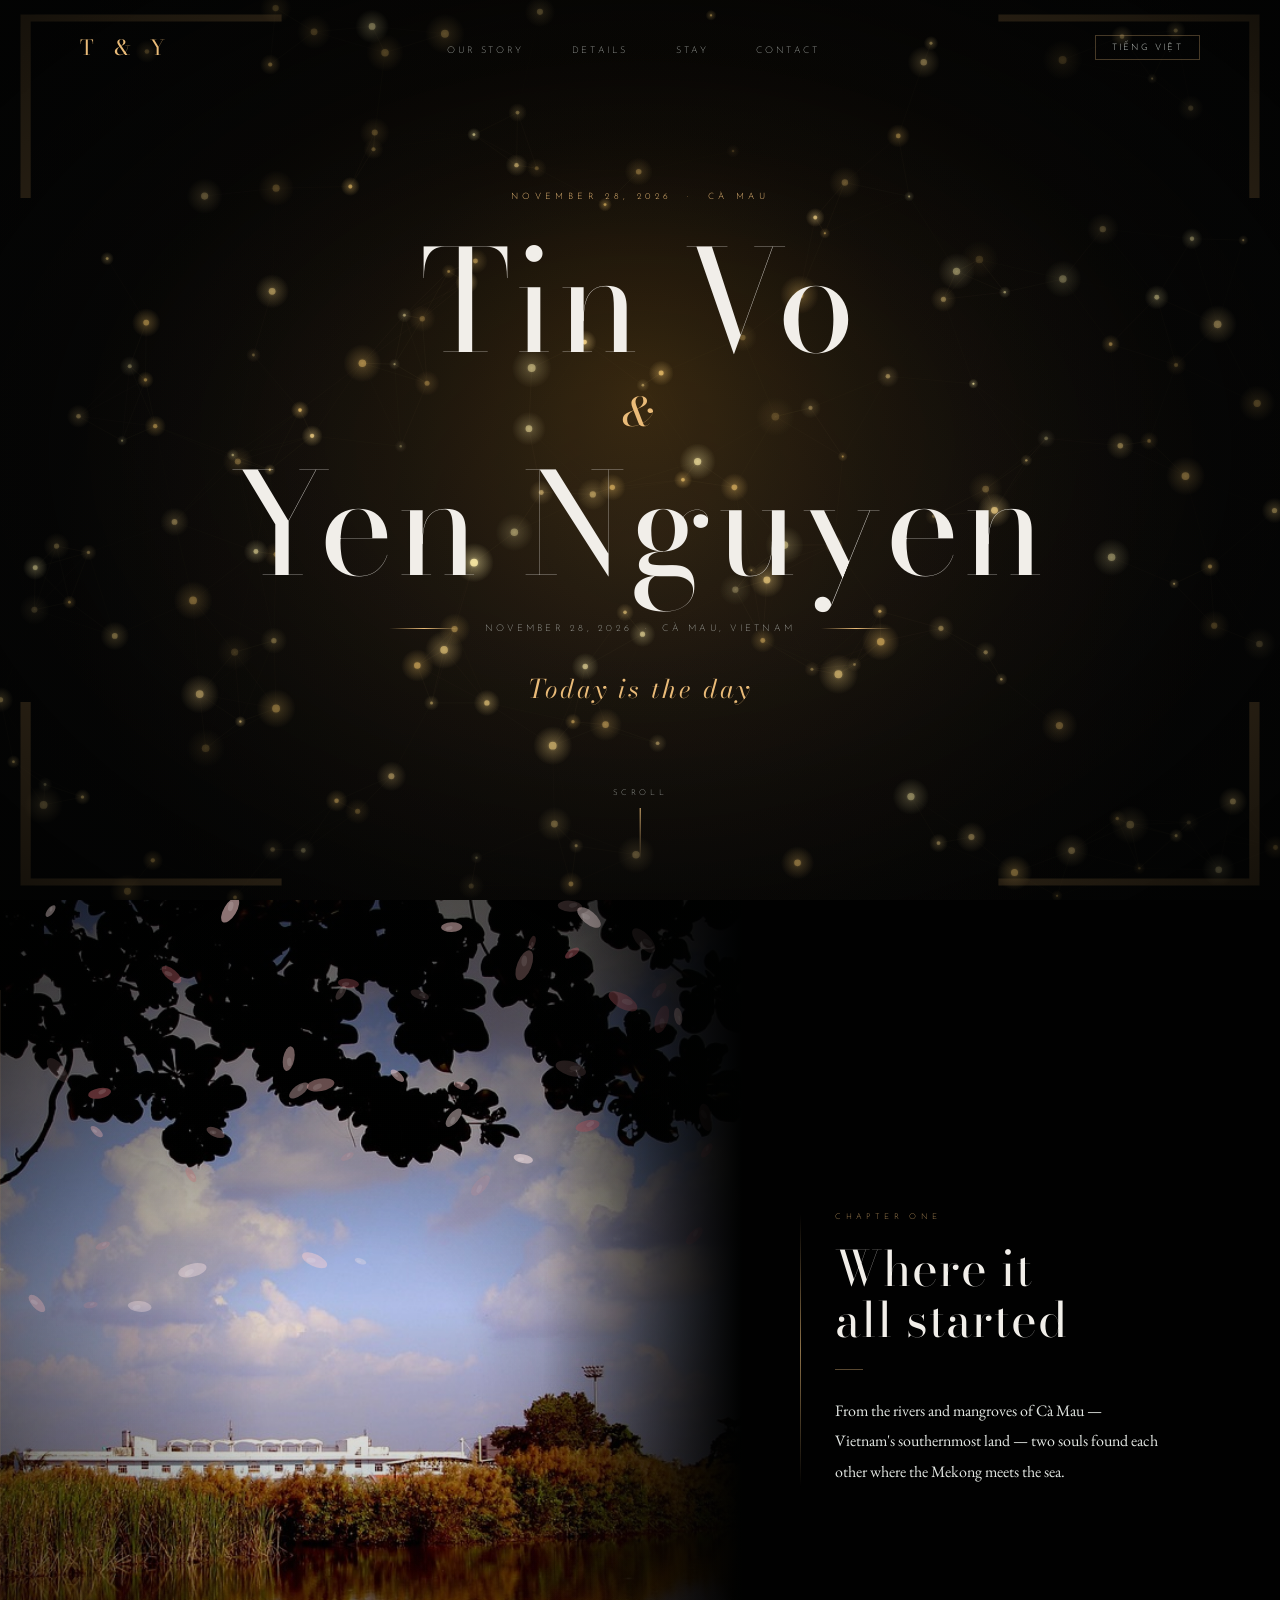
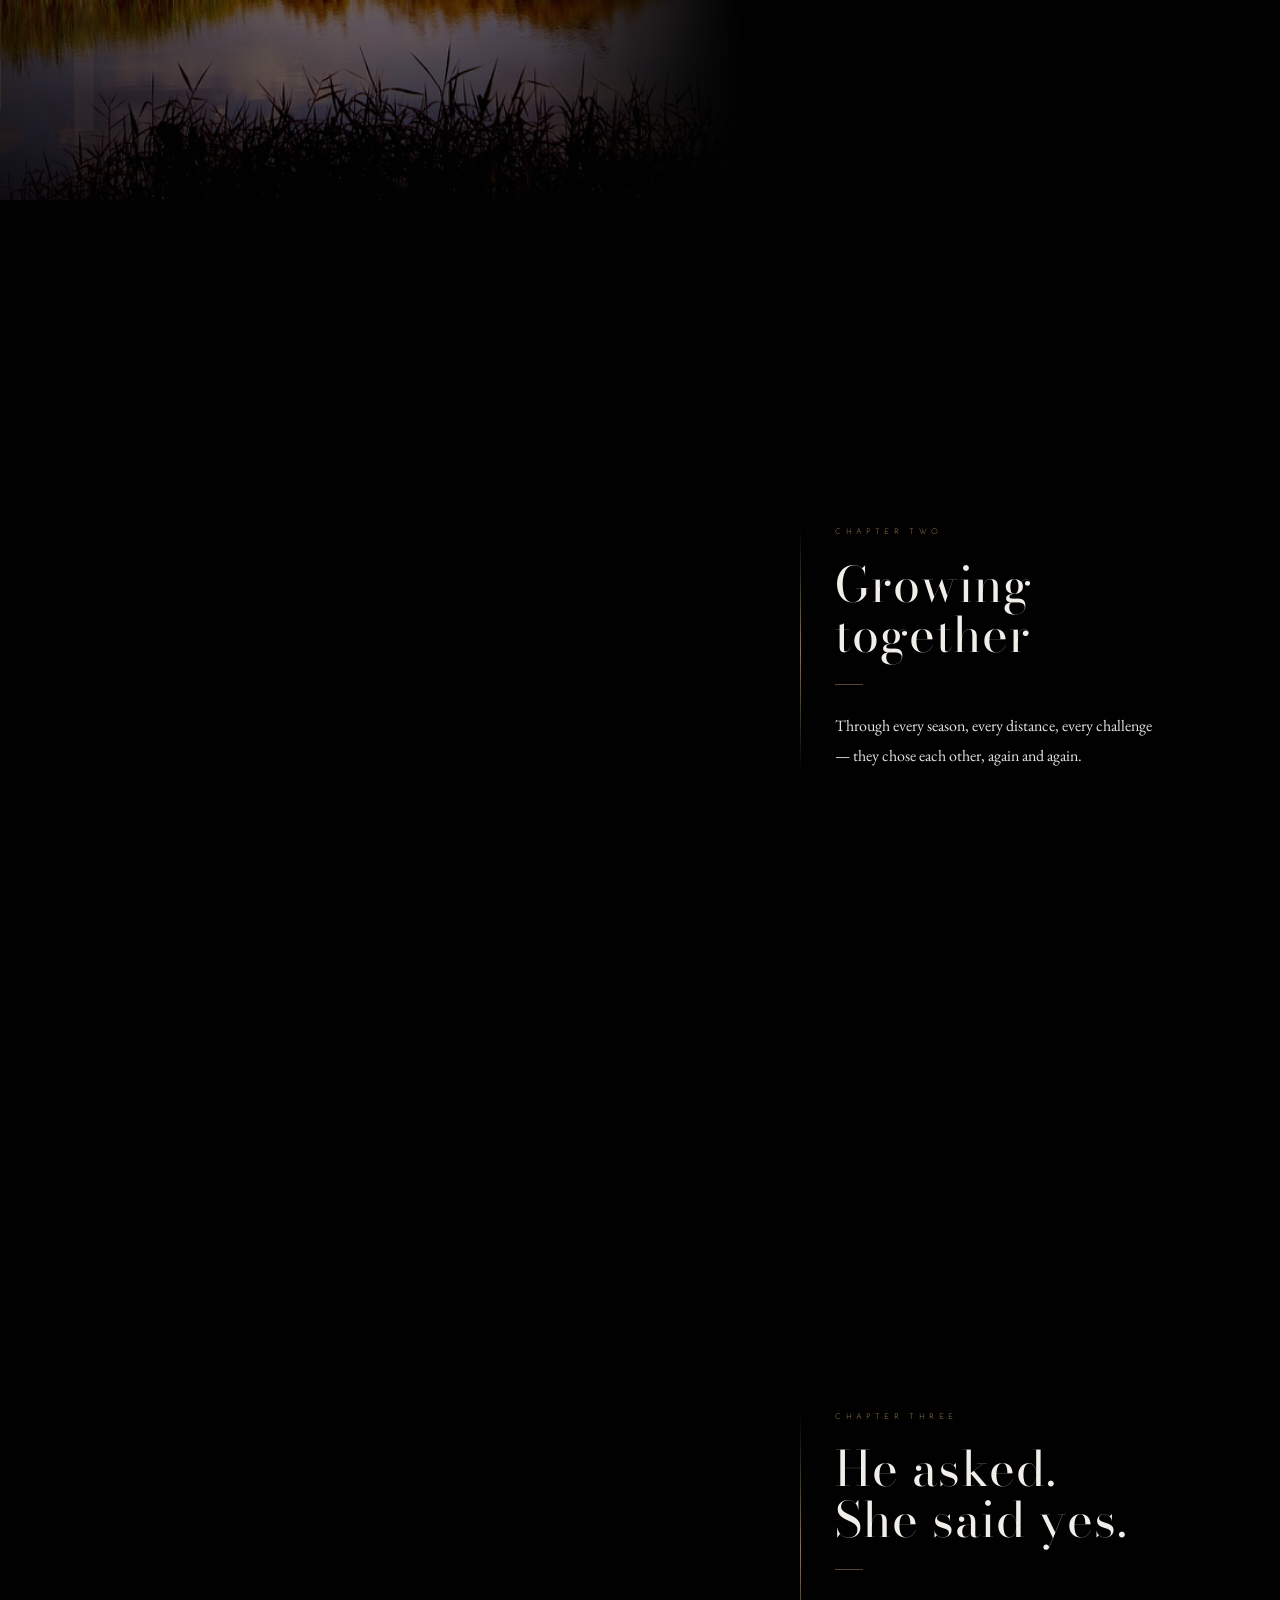
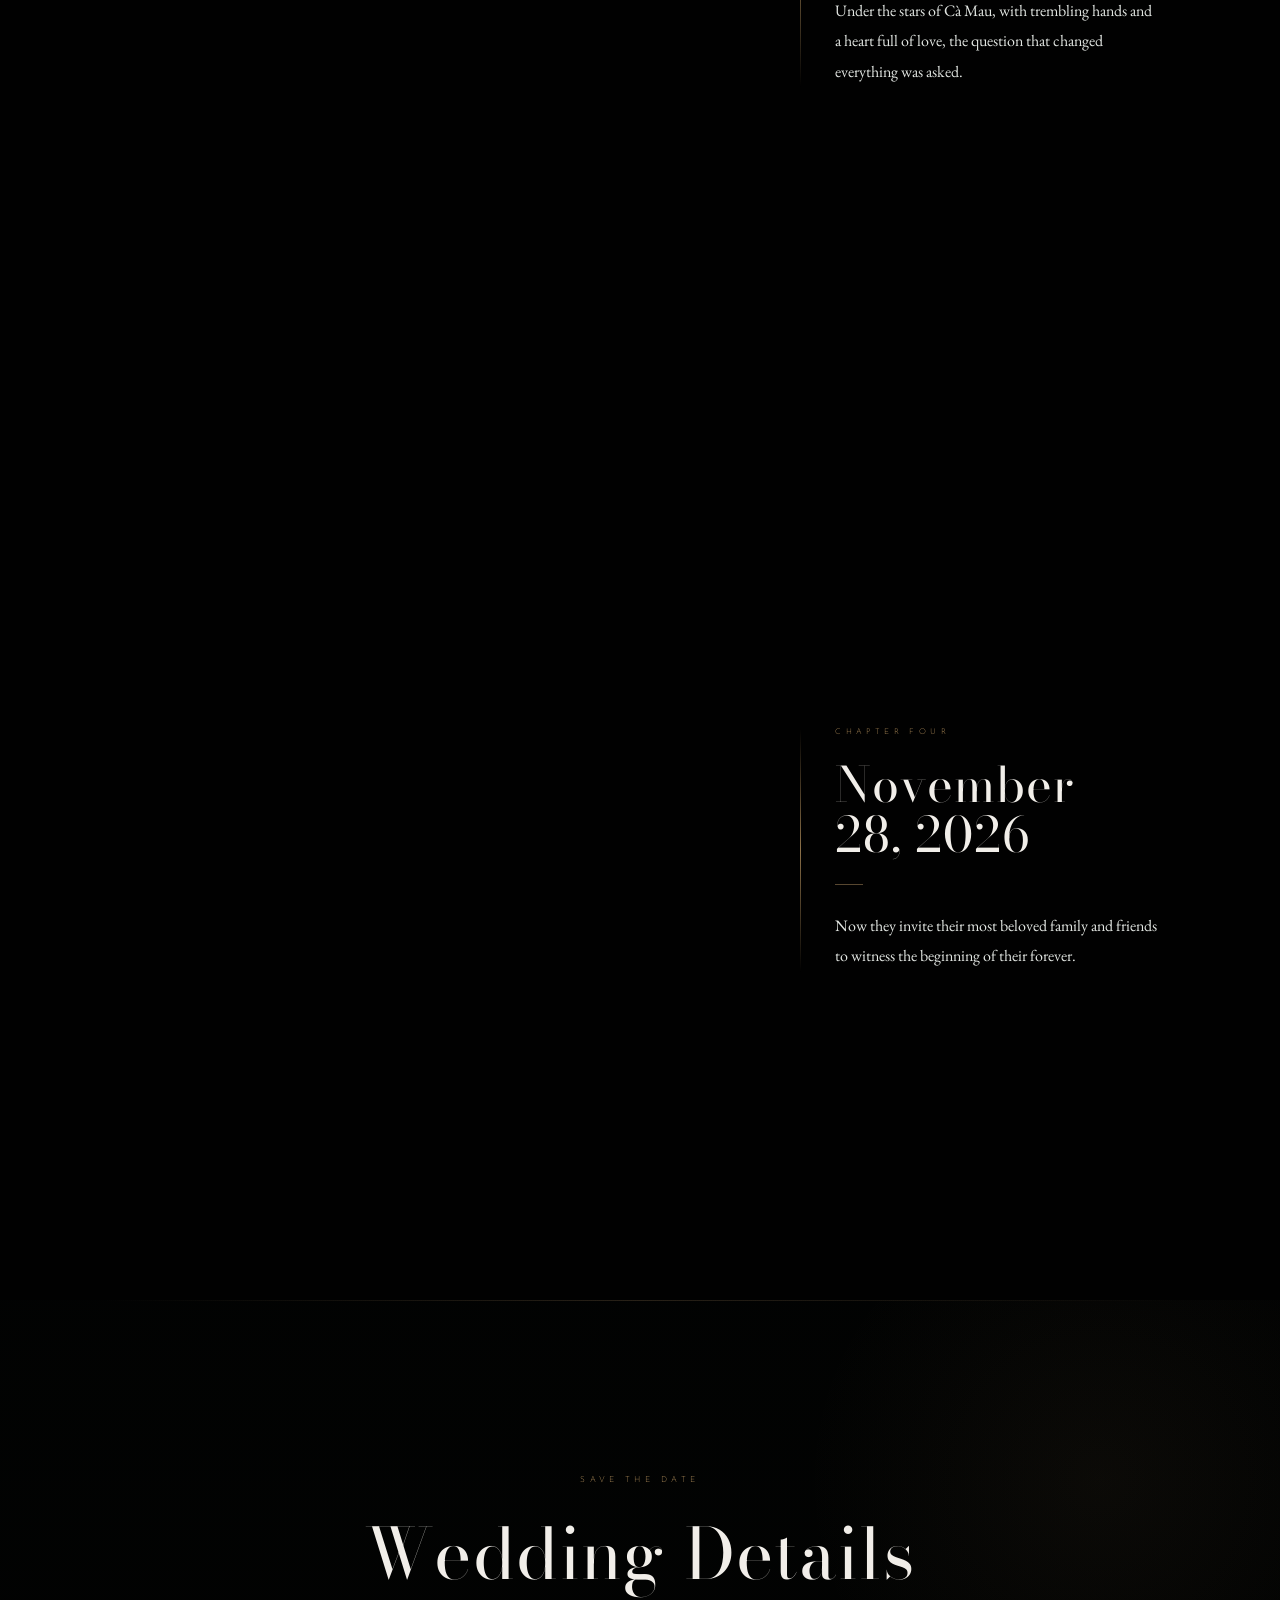
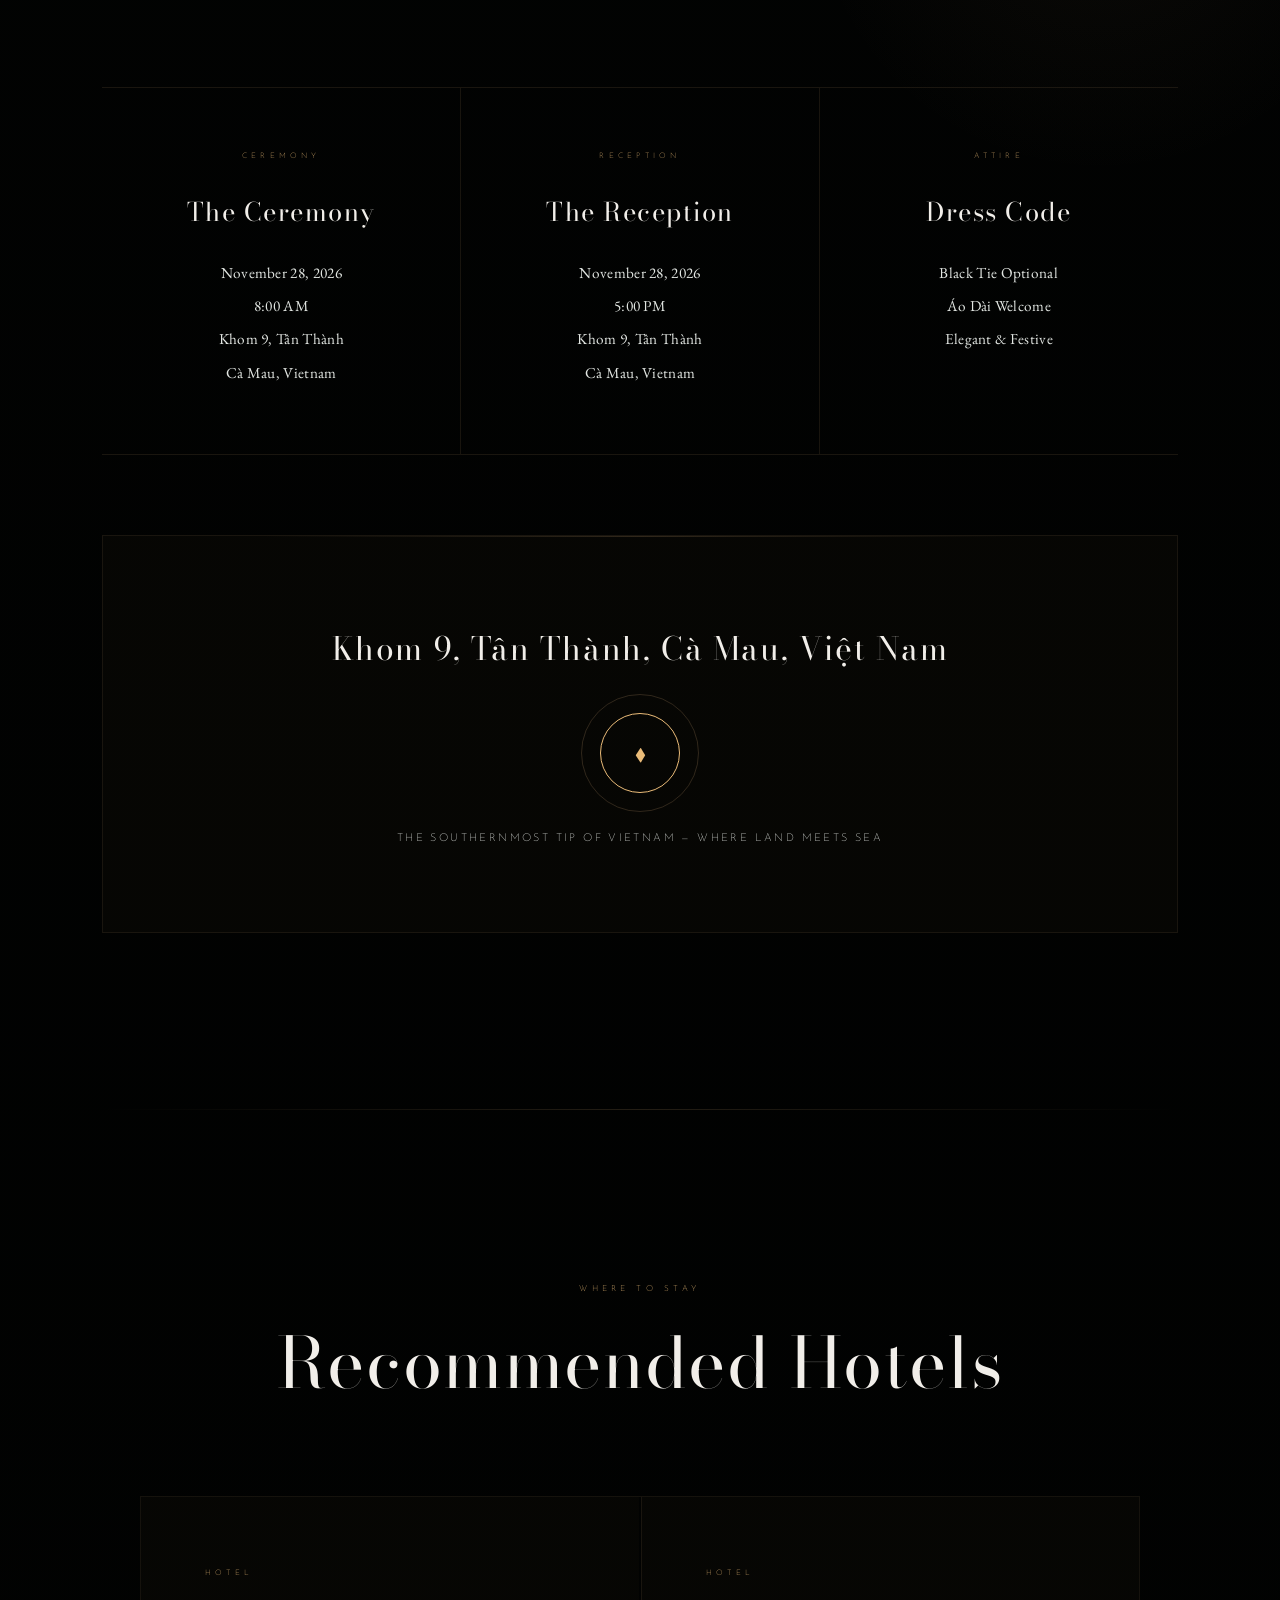
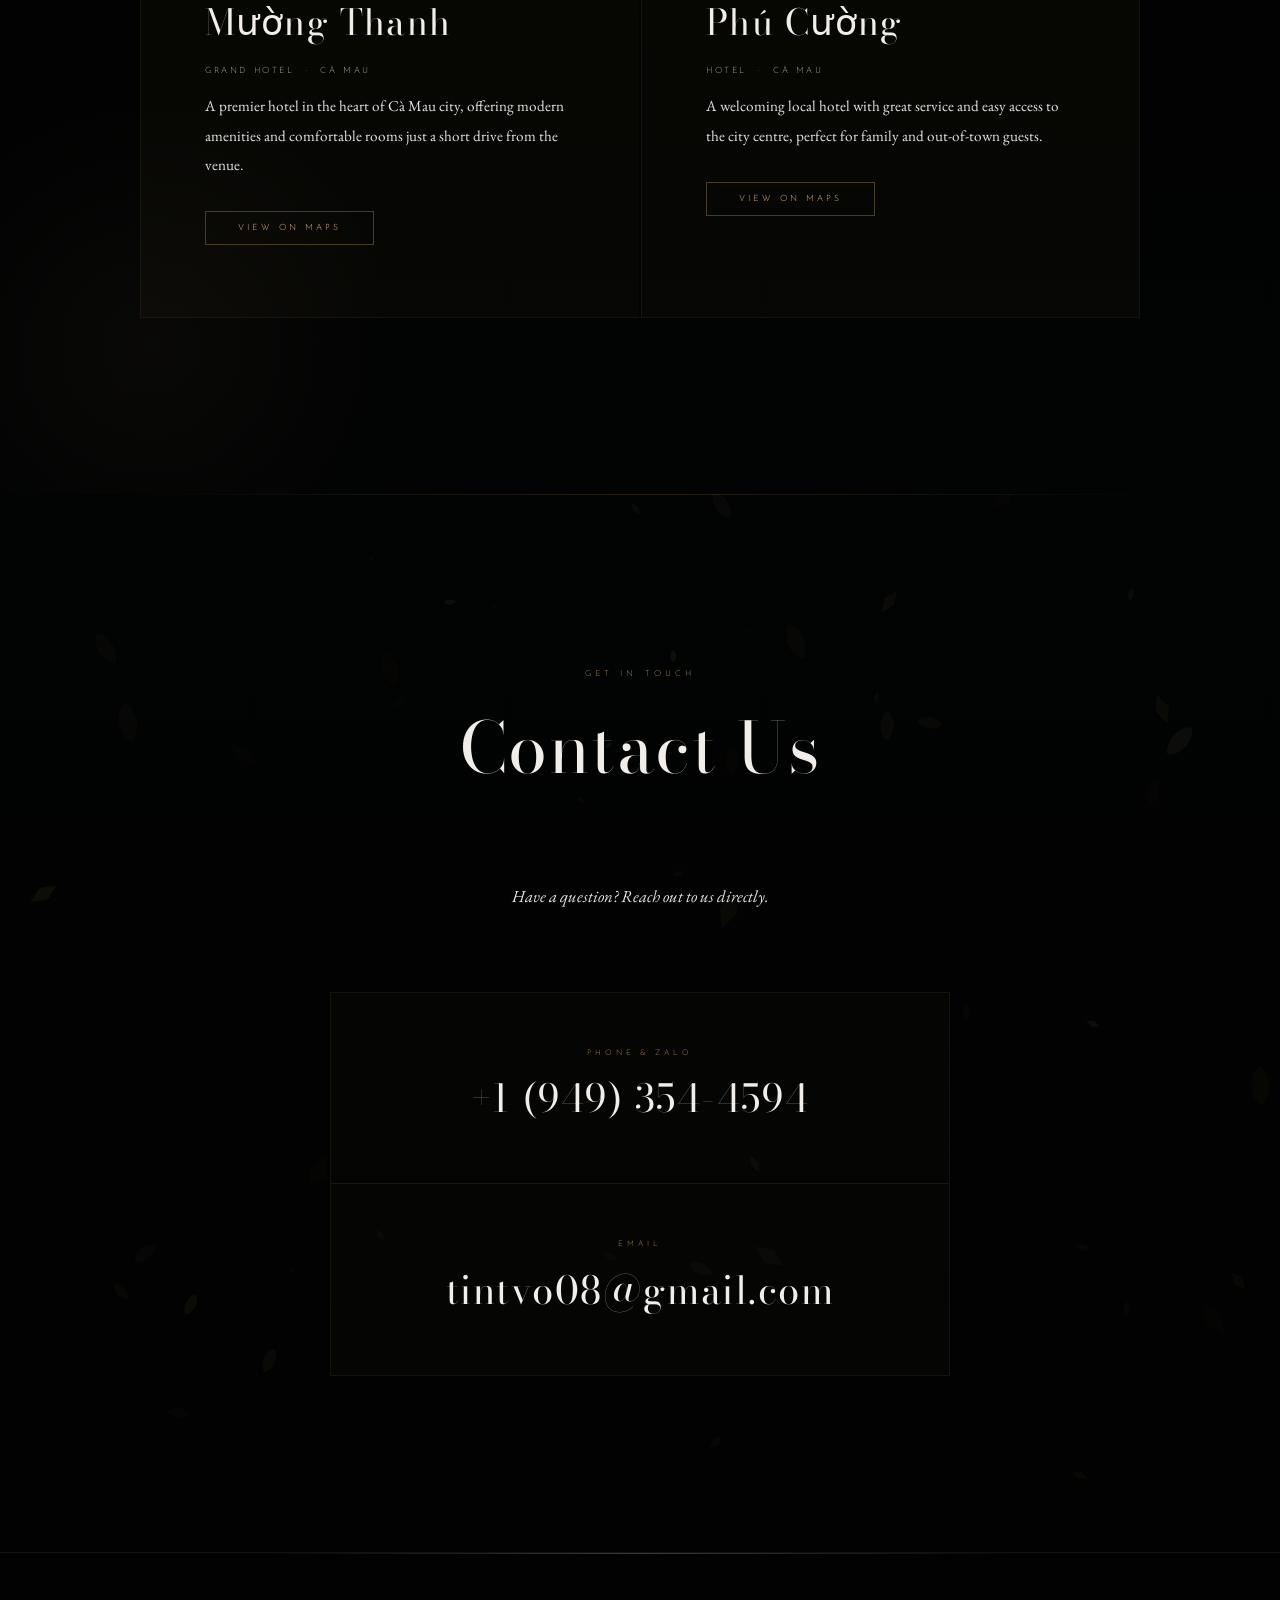
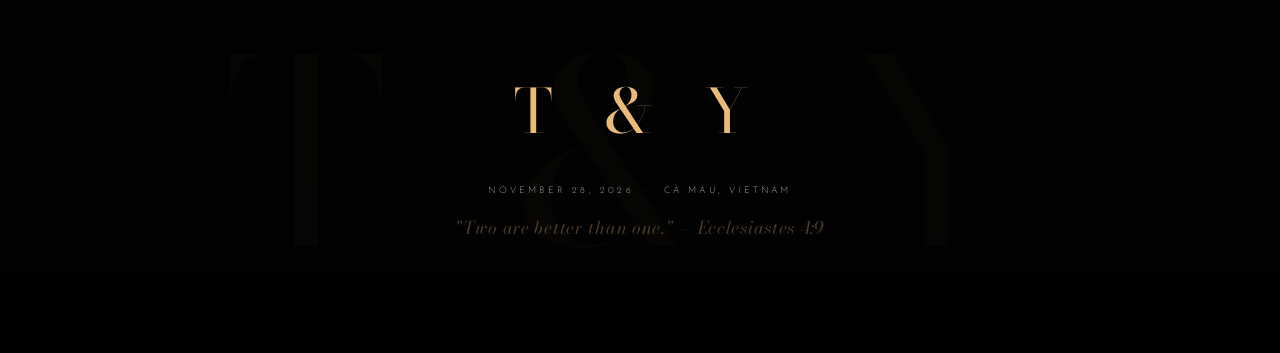
==== commit ec53d103: "fixing errors" ====
--- a/wedding/index.html
+++ b/wedding/index.html
@@ -26,6 +26,29 @@
     </div>
   </div>
 
+  <!-- SCROLL PROGRESS -->
+  <div class="scroll-progress" aria-hidden="true">
+    <div class="scroll-progress-fill" id="scroll-progress-fill"></div>
+  </div>
+
+  <!-- TICKER (mobile only) -->
+  <div class="ticker-wrap" aria-hidden="true">
+    <div class="ticker-track" id="ticker-track">
+      <span class="ticker-item">Tin &amp; Yen</span><span class="ticker-sep">·</span>
+      <span class="ticker-item">November 28 · 2026</span><span class="ticker-sep">·</span>
+      <span class="ticker-item">Cà Mau · Việt Nam</span><span class="ticker-sep">·</span>
+      <span class="ticker-item">Tin &amp; Yen</span><span class="ticker-sep">·</span>
+      <span class="ticker-item">November 28 · 2026</span><span class="ticker-sep">·</span>
+      <span class="ticker-item">Cà Mau · Việt Nam</span><span class="ticker-sep">·</span>
+      <span class="ticker-item">Tin &amp; Yen</span><span class="ticker-sep">·</span>
+      <span class="ticker-item">November 28 · 2026</span><span class="ticker-sep">·</span>
+      <span class="ticker-item">Cà Mau · Việt Nam</span><span class="ticker-sep">·</span>
+      <span class="ticker-item">Tin &amp; Yen</span><span class="ticker-sep">·</span>
+      <span class="ticker-item">November 28 · 2026</span><span class="ticker-sep">·</span>
+      <span class="ticker-item">Cà Mau · Việt Nam</span><span class="ticker-sep">·</span>
+    </div>
+  </div>
+
   <!-- CUSTOM CURSOR -->
   <div class="cursor-dot" id="cursor-dot"></div>
   <div class="cursor-ring" id="cursor-ring"></div>
@@ -45,6 +68,21 @@
   <!-- HERO -->
   <section id="hero">
     <canvas id="hero-canvas"></canvas>
+
+    <!-- Corner ornament lines -->
+    <div class="hero-ornament" aria-hidden="true">
+      <svg viewBox="0 0 100 100" preserveAspectRatio="none">
+        <!-- top-left -->
+        <polyline class="ornament-tl" points="2,22 2,2 22,2"/>
+        <!-- top-right -->
+        <polyline class="ornament-tr" points="78,2 98,2 98,22"/>
+        <!-- bottom-left -->
+        <polyline class="ornament-bl" points="2,78 2,98 22,98"/>
+        <!-- bottom-right -->
+        <polyline class="ornament-br" points="78,98 98,98 98,78"/>
+      </svg>
+    </div>
+
     <div class="hero-content">
       <p class="hero-eyebrow" data-i18n="hero.eyebrow">November 28, 2026 &nbsp;·&nbsp; Cà Mau</p>
       <h1 class="hero-names">
@@ -58,13 +96,33 @@
         <span class="hero-line"></span>
       </div>
       <div class="countdown" id="countdown">
-        <div class="cd-block"><span id="cd-days">000</span><label data-i18n="hero.days">Days</label></div>
+        <div class="cd-block" data-unit="days" data-max="520">
+          <svg class="cd-ring-svg" width="80" height="80" viewBox="0 0 80 80" aria-hidden="true">
+            <circle class="cd-ring-circle" id="ring-days" cx="40" cy="40" r="36" stroke-dasharray="226" stroke-dashoffset="226"/>
+          </svg>
+          <span id="cd-days">000</span><label data-i18n="hero.days">Days</label>
+        </div>
         <div class="cd-dot">·</div>
-        <div class="cd-block"><span id="cd-hours">00</span><label data-i18n="hero.hours">Hours</label></div>
+        <div class="cd-block" data-unit="hours" data-max="24">
+          <svg class="cd-ring-svg" width="80" height="80" viewBox="0 0 80 80" aria-hidden="true">
+            <circle class="cd-ring-circle" id="ring-hours" cx="40" cy="40" r="36" stroke-dasharray="226" stroke-dashoffset="226"/>
+          </svg>
+          <span id="cd-hours">00</span><label data-i18n="hero.hours">Hours</label>
+        </div>
         <div class="cd-dot">·</div>
-        <div class="cd-block"><span id="cd-mins">00</span><label data-i18n="hero.mins">Minutes</label></div>
+        <div class="cd-block" data-unit="mins" data-max="60">
+          <svg class="cd-ring-svg" width="80" height="80" viewBox="0 0 80 80" aria-hidden="true">
+            <circle class="cd-ring-circle" id="ring-mins" cx="40" cy="40" r="36" stroke-dasharray="226" stroke-dashoffset="226"/>
+          </svg>
+          <span id="cd-mins">00</span><label data-i18n="hero.mins">Minutes</label>
+        </div>
         <div class="cd-dot">·</div>
-        <div class="cd-block"><span id="cd-secs">00</span><label data-i18n="hero.secs">Seconds</label></div>
+        <div class="cd-block" data-unit="secs" data-max="60">
+          <svg class="cd-ring-svg" width="80" height="80" viewBox="0 0 80 80" aria-hidden="true">
+            <circle class="cd-ring-circle" id="ring-secs" cx="40" cy="40" r="36" stroke-dasharray="226" stroke-dashoffset="226"/>
+          </svg>
+          <span id="cd-secs">00</span><label data-i18n="hero.secs">Seconds</label>
+        </div>
       </div>
     </div>
     <div class="scroll-hint">
@@ -113,6 +171,7 @@
 
     <div class="scrolly-steps">
       <div class="scrolly-step" data-step="0">
+        <div class="scrolly-step-glow"></div>
         <div class="step-card">
           <span class="step-label" data-i18n="story.ch1.label">Chapter One</span>
           <h2 data-i18n="story.ch1.title">Where it<br>all started</h2>
@@ -121,6 +180,7 @@
         </div>
       </div>
       <div class="scrolly-step" data-step="1">
+        <div class="scrolly-step-glow"></div>
         <div class="step-card">
           <span class="step-label" data-i18n="story.ch2.label">Chapter Two</span>
           <h2 data-i18n="story.ch2.title">Growing<br>together</h2>
@@ -129,6 +189,7 @@
         </div>
       </div>
       <div class="scrolly-step" data-step="2">
+        <div class="scrolly-step-glow"></div>
         <div class="step-card">
           <span class="step-label" data-i18n="story.ch3.label">Chapter Three</span>
           <h2 data-i18n="story.ch3.title">He asked.<br>She said yes.</h2>
@@ -137,6 +198,7 @@
         </div>
       </div>
       <div class="scrolly-step" data-step="3">
+        <div class="scrolly-step-glow"></div>
         <div class="step-card">
           <span class="step-label" data-i18n="story.ch4.label">Chapter Four</span>
           <h2 data-i18n="story.ch4.title">November<br>28, 2026</h2>
--- a/wedding/style.css
+++ b/wedding/style.css
@@ -812,11 +812,153 @@
   .do-reveal [data-reveal] { opacity: 1; transform: none; transition: none; }
   .intro-overlay { display: none; }
   .scroll-arrow { animation: none; }
+  .ornament-tl, .ornament-tr, .ornament-bl, .ornament-br {
+    animation: none; stroke-dashoffset: 0;
+  }
+  .ticker-track { animation: none; }
+  .cd-ring-circle { transition: none; }
+  .title-clip-inner { transform: none; transition: none; }
+  .scrolly-step-glow { transition: none; }
+}
+
+/* ─────────────── SCROLL PROGRESS ─────────────── */
+.scroll-progress {
+  position: fixed; top: 0; left: 0; right: 0;
+  height: 2px; z-index: 9999; pointer-events: none;
+  background: transparent;
+}
+.scroll-progress-fill {
+  height: 100%; width: 0%;
+  background: linear-gradient(90deg, var(--gold-dim), var(--champagne), var(--gold-lt));
+  transition: width 0.1s linear;
+  box-shadow: 0 0 8px oklch(72% 0.12 70 / 0.6);
+}
+
+/* ─────────────── TICKER ─────────────── */
+.ticker-wrap {
+  position: fixed; top: 0; left: 0; right: 0;
+  height: 28px; z-index: 90;
+  overflow: hidden;
+  background: oklch(7% 0.006 160 / 0.9);
+  border-bottom: 1px solid oklch(72% 0.08 72 / 0.12);
+  display: none;
+}
+.ticker-track {
+  display: flex; align-items: center;
+  height: 100%;
+  white-space: nowrap;
+  will-change: transform;
+  animation: tickerMove 28s linear infinite;
+}
+.ticker-item {
+  font-family: var(--ff-sans);
+  font-size: 0.42rem; letter-spacing: 0.45em; text-transform: uppercase;
+  color: var(--champagne); opacity: 0.8;
+  padding: 0 2.4rem;
+  flex-shrink: 0;
+}
+.ticker-sep {
+  font-size: 0.5rem; color: var(--gold-dim); opacity: 0.6;
+  flex-shrink: 0;
+}
+@keyframes tickerMove {
+  from { transform: translateX(0); }
+  to   { transform: translateX(-50%); }
+}
+
+/* ─────────────── HERO ORNAMENT ─────────────── */
+.hero-ornament {
+  position: absolute; inset: 0; z-index: 1;
+  pointer-events: none; overflow: hidden;
+}
+.hero-ornament svg {
+  position: absolute;
+  width: 100%; height: 100%;
+}
+.ornament-tl, .ornament-tr, .ornament-bl, .ornament-br {
+  stroke: oklch(72% 0.1 72 / 0.35);
+  stroke-width: 0.8;
+  fill: none;
+  stroke-dasharray: 200;
+  stroke-dashoffset: 200;
+}
+.ornament-tl { animation: drawLine 1.8s 3.2s var(--ease-out-expo) forwards; }
+.ornament-tr { animation: drawLine 1.8s 3.4s var(--ease-out-expo) forwards; }
+.ornament-bl { animation: drawLine 1.8s 3.6s var(--ease-out-expo) forwards; }
+.ornament-br { animation: drawLine 1.8s 3.8s var(--ease-out-expo) forwards; }
+@keyframes drawLine {
+  to { stroke-dashoffset: 0; }
+}
+
+/* ─────────────── COUNTDOWN RINGS ─────────────── */
+.cd-block {
+  position: relative;
+}
+.cd-ring-svg {
+  position: absolute;
+  top: 50%; left: 50%;
+  transform: translate(-50%, -50%);
+  pointer-events: none;
+  opacity: 0.18;
+}
+.cd-ring-circle {
+  fill: none;
+  stroke: var(--champagne);
+  stroke-width: 0.8;
+  stroke-linecap: round;
+  transition: stroke-dashoffset 1s linear;
+}
+
+/* ─────────────── MOBILE STORY CARDS: ambient glow ─────────────── */
+.scrolly-step-glow {
+  position: absolute; inset: 0; z-index: 0;
+  pointer-events: none;
+  background: radial-gradient(ellipse at 50% 60%, oklch(72% 0.08 72 / 0.12) 0%, transparent 65%);
+  opacity: 0;
+  transition: opacity 0.8s ease;
+}
+.scrolly-step.is-active .scrolly-step-glow { opacity: 1; }
+
+/* ─────────────── DETAILS: gold line draw ─────────────── */
+.details-grid::before {
+  content: '';
+  position: absolute; top: 0; left: 0; right: 0;
+  height: 1px;
+  background: oklch(72% 0.08 72 / 0);
+  transition: none;
+}
+.details-grid.lines-drawn::before {
+  background: linear-gradient(90deg, transparent, oklch(72% 0.08 72 / 0.3), transparent);
+  transition: background 1.2s ease;
+}
+
+/* ─────────────── SECTION TITLE CLIP REVEAL ─────────────── */
+.title-clip {
+  overflow: hidden;
+  display: block;
+}
+.title-clip-inner {
+  display: block;
+  transform: translateY(100%);
+  transition: transform 1s var(--ease-out-expo);
+}
+.revealed .title-clip-inner,
+.do-reveal.lines-drawn .title-clip-inner {
+  transform: translateY(0);
 }
 
 /* ─────────────── RESPONSIVE ─────────────── */
 @media (max-width: 900px) {
-  #nav { padding: 1.4rem 2rem; }
+  .ticker-wrap { display: flex; }
+  /* Nav always has a solid background on mobile — no transparent hero bleed */
+  #nav {
+    padding: 1.4rem 2rem;
+    margin-top: 28px;
+    background: oklch(7% 0.006 160 / 0.95) !important;
+    backdrop-filter: blur(20px) saturate(1.2);
+    -webkit-backdrop-filter: blur(20px) saturate(1.2);
+    border-bottom: 1px solid oklch(72% 0.08 72 / 0.12);
+  }
   #nav.scrolled { padding: 1rem 2rem; }
   .nav-links { gap: 2rem; }
 
@@ -862,10 +1004,12 @@
 
 @media (max-width: 600px) {
   .hero-names { font-size: clamp(3.5rem, 15vw, 6rem); }
-  .countdown { gap: 0.9rem; flex-wrap: nowrap; }
-  .cd-block span { font-size: clamp(2.2rem, 8vw, 3.2rem); }
-  .cd-block label { font-size: 0.5rem; }
+  .countdown { gap: 0.5rem; flex-wrap: nowrap; }
+  .cd-block span { font-size: clamp(1.9rem, 7vw, 2.8rem); }
+  .cd-block label { font-size: 0.44rem; }
   .cd-dot { font-size: 0.8rem; padding-bottom: 1.2rem; }
+  /* Scale rings down proportionally */
+  .cd-ring-svg { width: 58px; height: 58px; }
   #nav .nav-links { display: none; }
   .lang-toggle { display: block; }
   body { cursor: auto; }
@@ -873,8 +1017,9 @@
   .intro-name { font-size: clamp(3.5rem, 16vw, 6.5rem); }
   .detail-card { padding: 3rem 1.5rem; }
   .stay-card { padding: 3rem 2rem; }
-  /* Bigger touch targets */
   .stay-btn { padding: 1rem 2rem; font-size: 0.6rem; }
   .contact-item { padding: 3rem 1.5rem; }
   .contact-item-value { font-size: clamp(1.2rem, 5vw, 2rem); }
-}
+  /* Ticker font size bump for very small screens */
+  .ticker-item { font-size: 0.45rem; letter-spacing: 0.35em; }
+}
